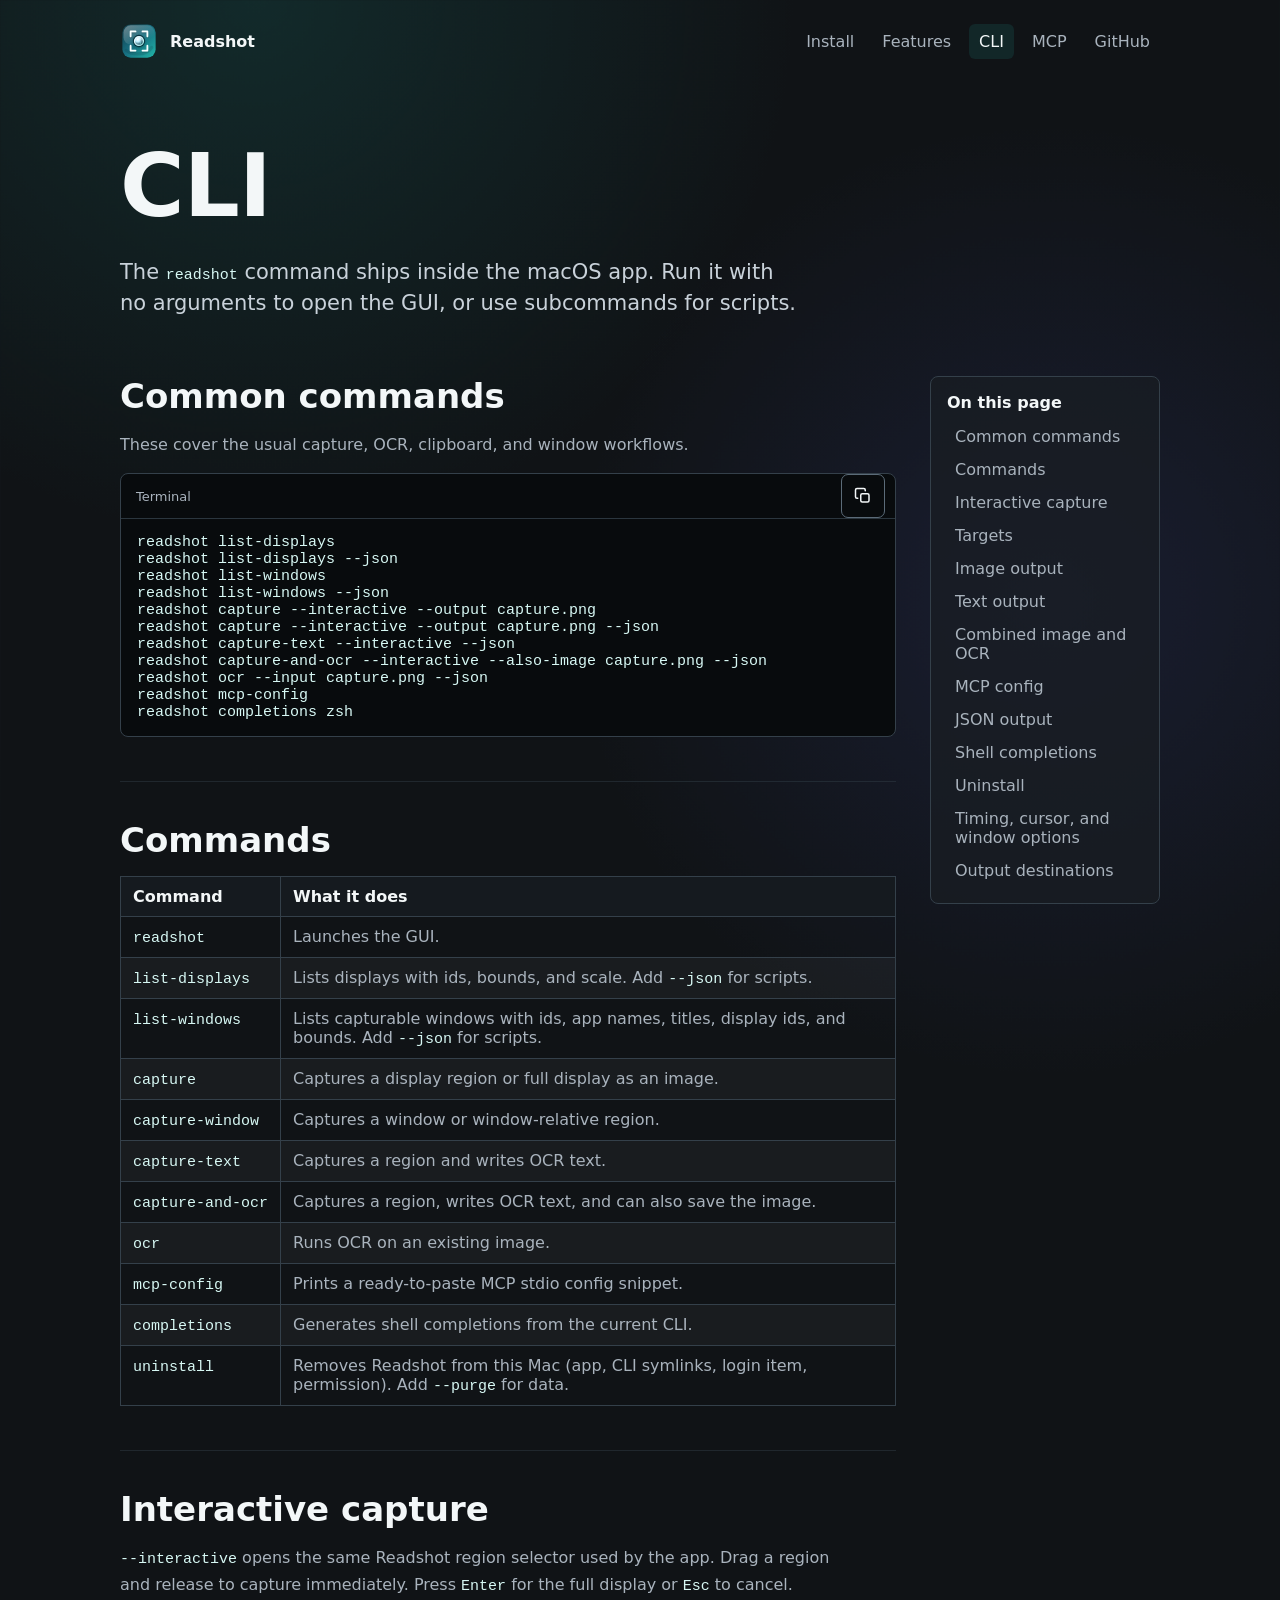
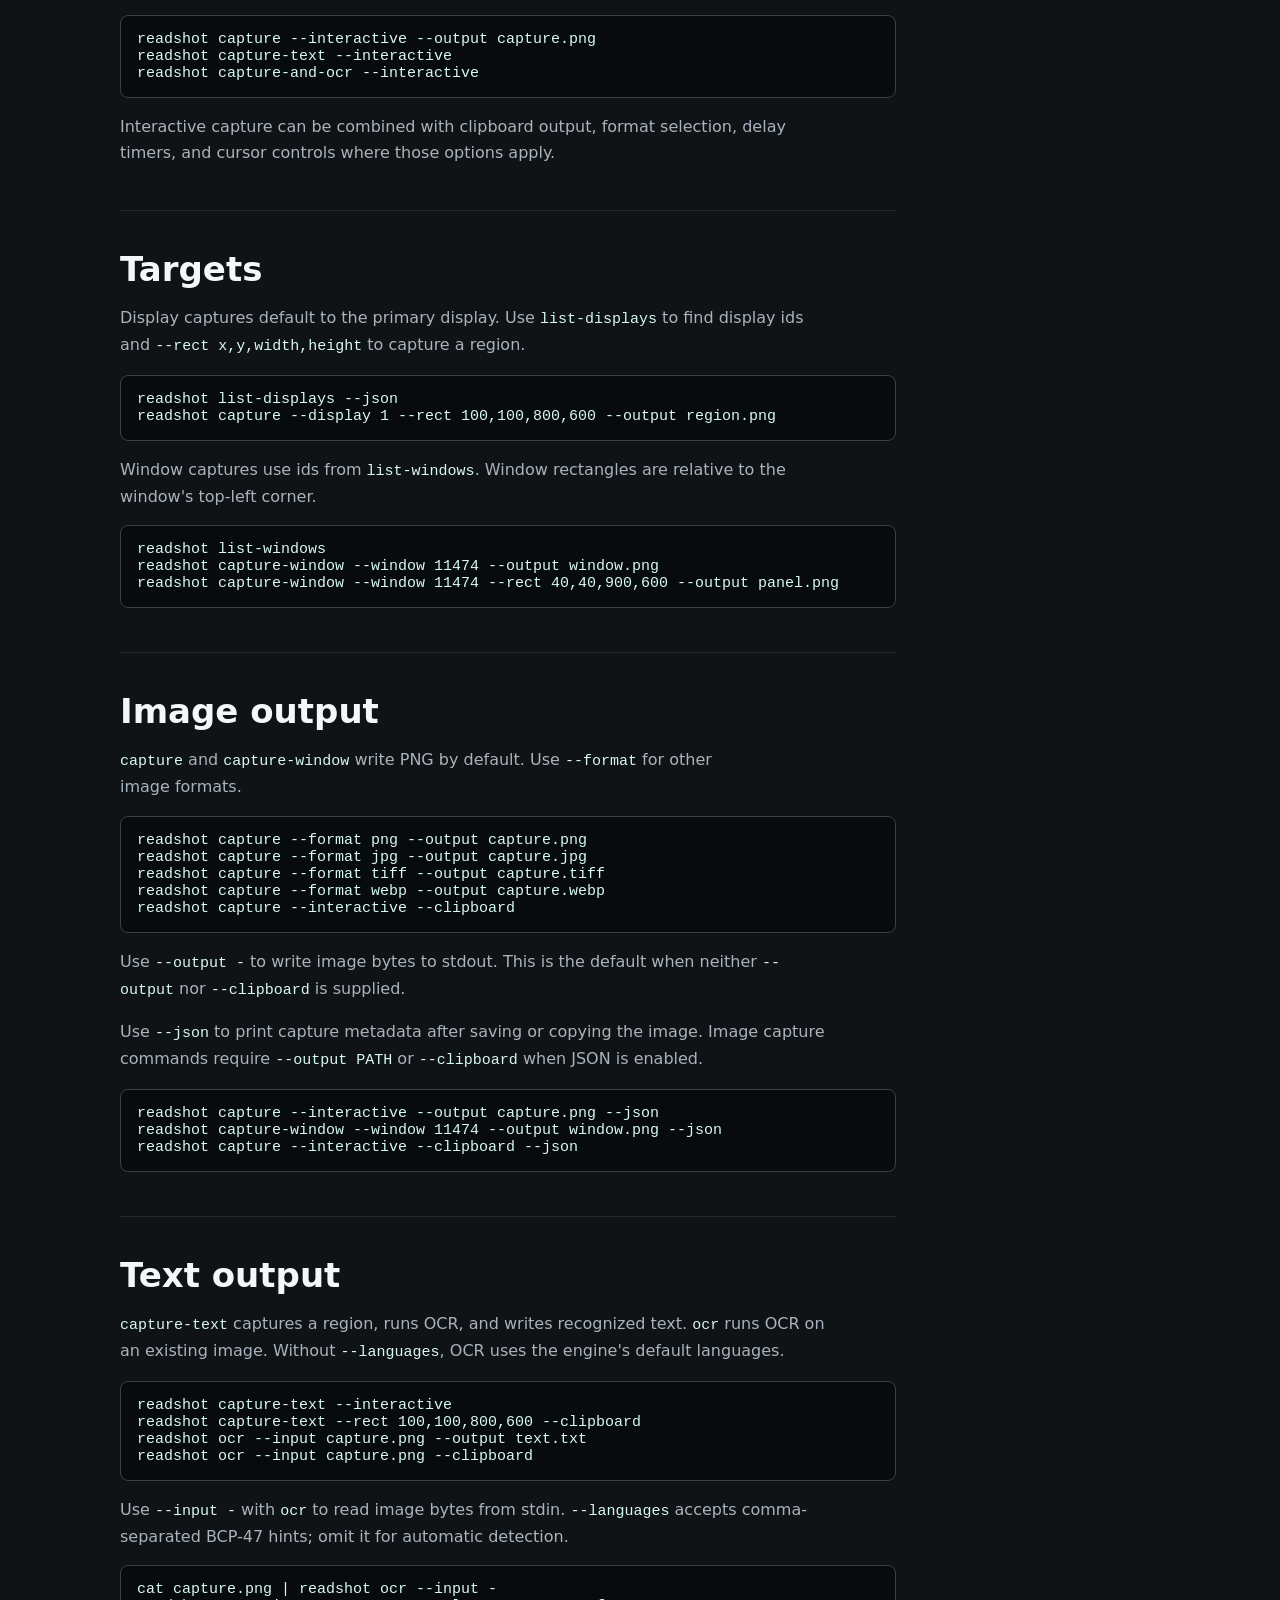
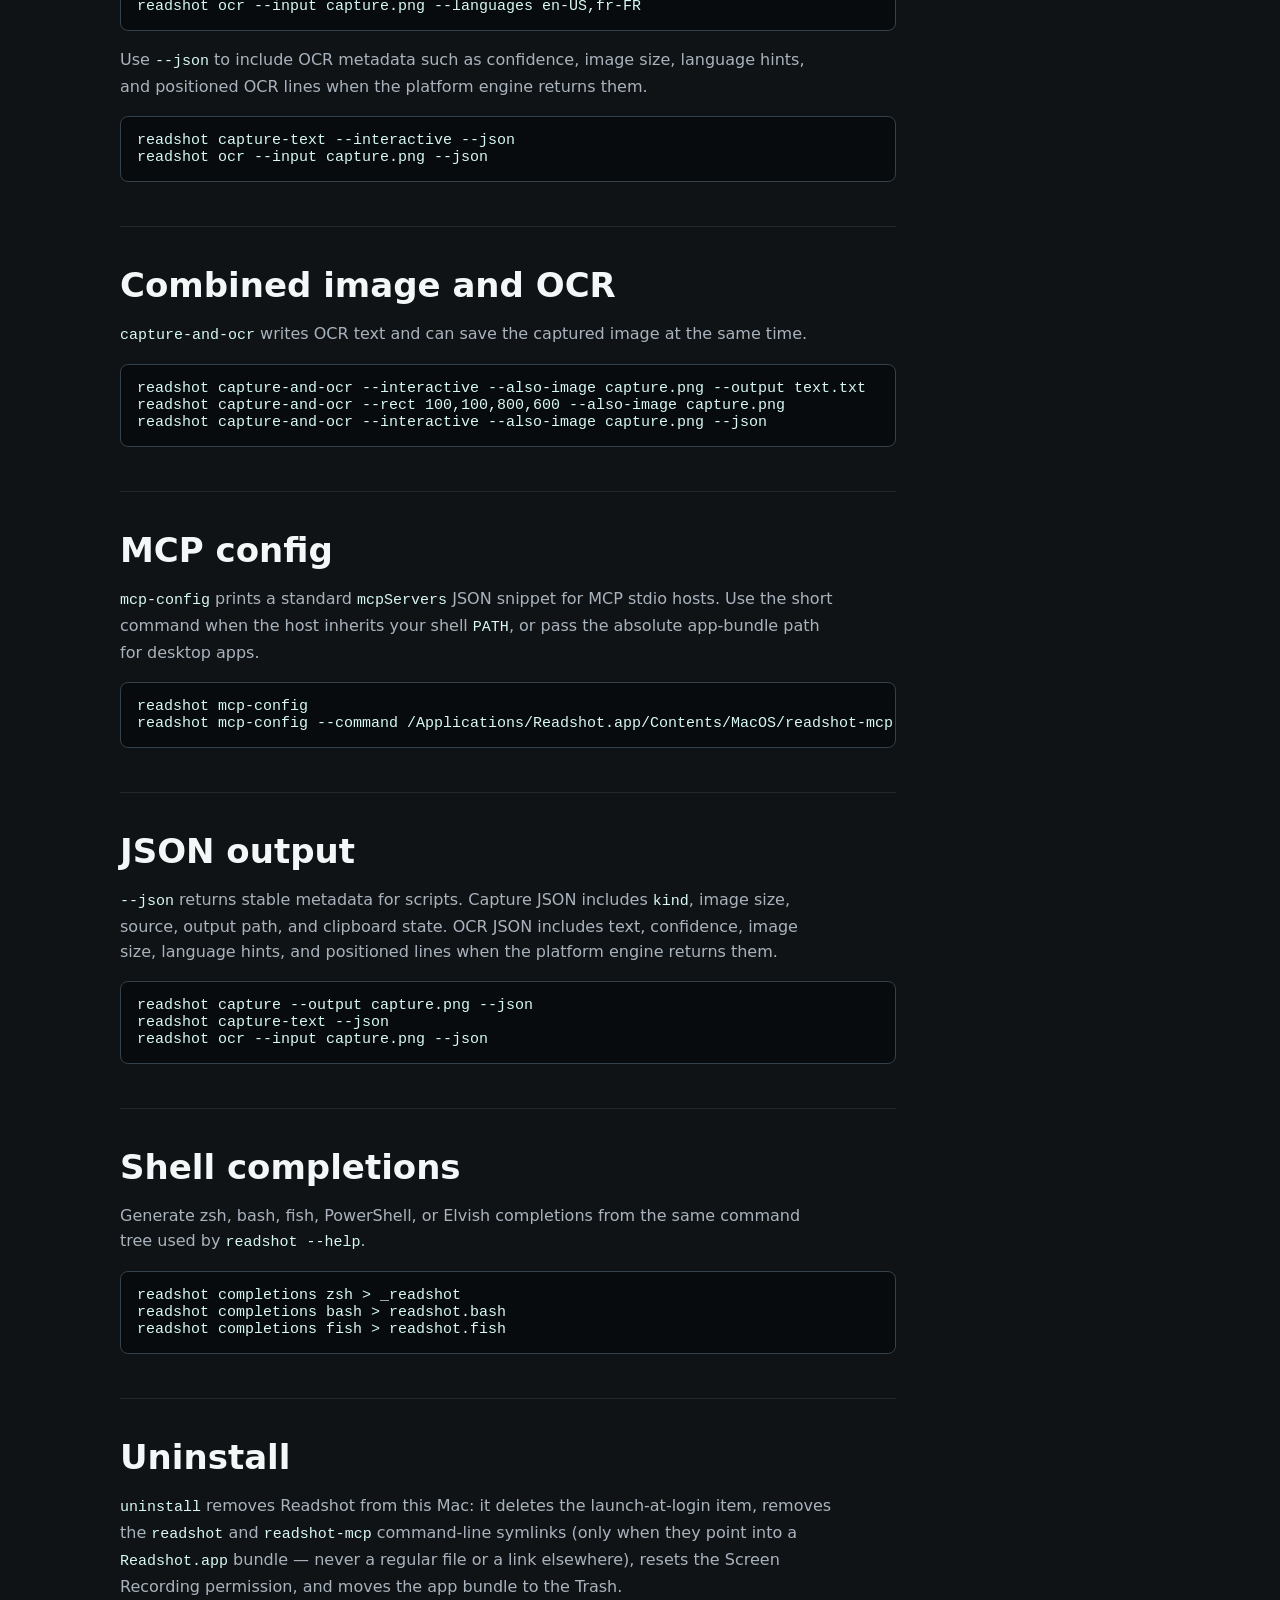
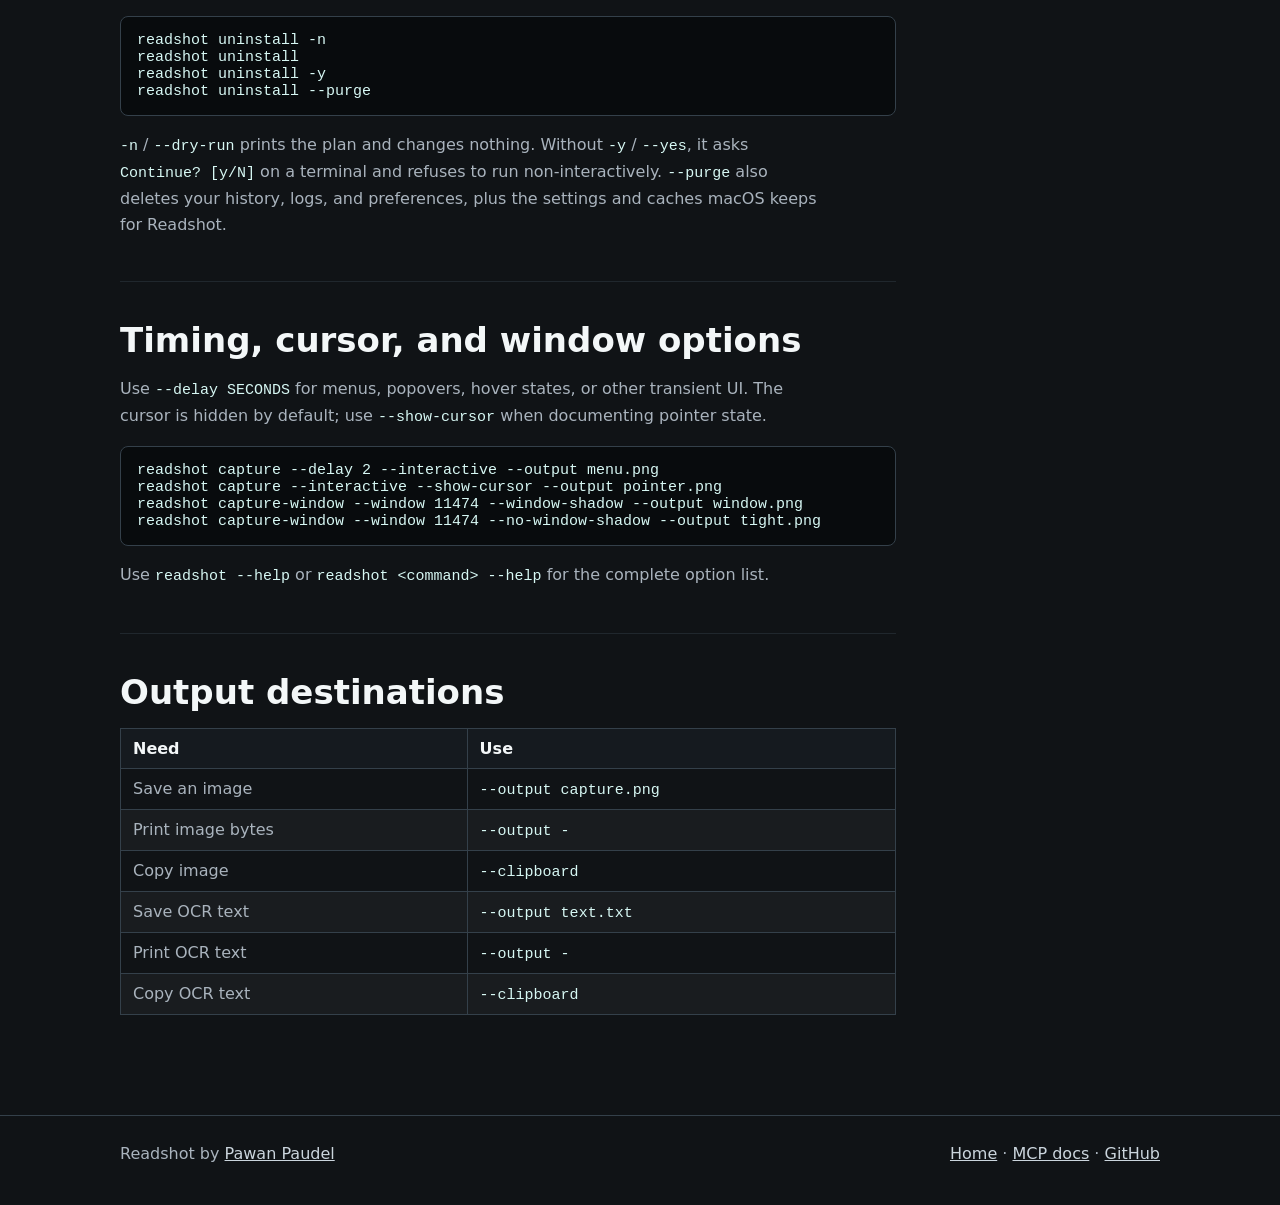
==== site/cli.html @ b5a3fe7d "fix(site): document redacted history results, list current editor features, show copy failures The M" ====
<!doctype html>
<html lang="en">
  <head>
    <meta charset="utf-8" />
    <meta name="viewport" content="width=device-width, initial-scale=1" />
    <title>Readshot CLI</title>
    <meta
      name="description"
      content="Readshot CLI documentation for screenshot capture, OCR, clipboard output, delay timers, and image formats."
    />
    <meta property="og:title" content="Readshot CLI" />
    <meta
      property="og:description"
      content="Capture screenshots and OCR text from shell scripts with Readshot."
    />
    <meta property="og:type" content="website" />
    <meta property="og:url" content="https://readshot.pawanpaudel.com.np/cli.html" />
    <meta name="theme-color" content="#123b48" />
    <link rel="icon" href="favicon.svg" type="image/svg+xml" />
    <link rel="stylesheet" href="styles.css" />
  </head>
  <body>
    <a class="skip-link" href="#main">Skip to content</a>
    <header class="shell">
      <nav class="nav" aria-label="Main navigation">
        <a class="brand" href="index.html">
          <span class="brand-mark" aria-hidden="true">
            <img src="favicon.svg" width="38" height="38" alt="" decoding="async" />
          </span>
          <span>Readshot</span>
        </a>
        <div class="nav-links">
          <a href="index.html">Install</a>
          <a href="index.html#features">Features</a>
          <a href="cli.html" aria-current="page">CLI</a>
          <a href="mcp.html">MCP</a>
          <a href="https://github.com/pawanpaudel93/readshot">GitHub</a>
        </div>
      </nav>
    </header>

    <main id="main">
      <section class="shell hero compact">
        <div class="hero-inner">
          <h1>CLI</h1>
          <p class="hero-copy">
            The <code translate="no">readshot</code> command ships inside the macOS app.
            Run it with no arguments to open the GUI, or use subcommands for scripts.
          </p>
        </div>
      </section>

      <div class="shell doc-layout">
        <aside class="doc-nav" aria-label="CLI sections">
          <strong>On this page</strong>
          <div class="doc-nav-links">
          <a href="#common">Common commands</a>
          <a href="#commands">Commands</a>
          <a href="#interactive">Interactive capture</a>
          <a href="#targets">Targets</a>
          <a href="#image-output">Image output</a>
          <a href="#text-output">Text output</a>
          <a href="#combined">Combined image and OCR</a>
          <a href="#mcp-config">MCP config</a>
          <a href="#json-output">JSON output</a>
          <a href="#completions">Shell completions</a>
          <a href="#uninstall">Uninstall</a>
          <a href="#options">Timing, cursor, and window options</a>
          <a href="#destinations">Output destinations</a>
          </div>
        </aside>

        <article class="doc-main">
          <section class="doc-section" id="common">
            <h2>Common commands</h2>
            <p>These cover the usual capture, OCR, clipboard, and window workflows.</p>
            <div class="code-panel">
              <div class="code-panel-header">
                <span>Terminal</span>
                <button
                  class="copy-button"
                  type="button"
                  title="Copy commands"
                  aria-label="Copy commands"
                  data-copy-title="Copy commands"
                  data-copy-label="Commands copied."
                  data-copy-error="Couldn’t copy. Select the commands and press ⌘C."
                  data-copy="readshot list-displays&#10;readshot list-displays --json&#10;readshot list-windows&#10;readshot list-windows --json&#10;readshot capture --interactive --output capture.png&#10;readshot capture --interactive --output capture.png --json&#10;readshot capture-text --interactive --json&#10;readshot capture-and-ocr --interactive --also-image capture.png --json&#10;readshot ocr --input capture.png --json&#10;readshot mcp-config&#10;readshot completions zsh"
                >
                  <svg class="copy-icon" viewBox="0 0 24 24" aria-hidden="true">
                    <rect x="9" y="9" width="11" height="11" rx="2" fill="none" stroke="currentColor" stroke-width="2" />
                    <path d="M5 15H4a2 2 0 0 1-2-2V4a2 2 0 0 1 2-2h9a2 2 0 0 1 2 2v1" fill="none" stroke="currentColor" stroke-linecap="round" stroke-width="2" />
                  </svg>
                  <svg class="check-icon" viewBox="0 0 24 24" aria-hidden="true">
                    <path d="M20 6 9 17l-5-5" fill="none" stroke="currentColor" stroke-linecap="round" stroke-linejoin="round" stroke-width="2.4" />
                  </svg>
                </button>
              </div>
              <pre><code translate="no">readshot list-displays
readshot list-displays --json
readshot list-windows
readshot list-windows --json
readshot capture --interactive --output capture.png
readshot capture --interactive --output capture.png --json
readshot capture-text --interactive --json
readshot capture-and-ocr --interactive --also-image capture.png --json
readshot ocr --input capture.png --json
readshot mcp-config
readshot completions zsh</code></pre>
            </div>
          </section>

          <section class="doc-section" id="commands">
            <h2>Commands</h2>
            <table class="data-table">
              <thead>
                <tr>
                  <th>Command</th>
                  <th>What it does</th>
                </tr>
              </thead>
              <tbody>
                <tr>
                  <td><code translate="no">readshot</code></td>
                  <td>Launches the GUI.</td>
                </tr>
                <tr>
                  <td><code translate="no">list-displays</code></td>
                  <td>Lists displays with ids, bounds, and scale. Add <code translate="no">--json</code> for scripts.</td>
                </tr>
                <tr>
                  <td><code translate="no">list-windows</code></td>
                  <td>Lists capturable windows with ids, app names, titles, display ids, and bounds. Add <code translate="no">--json</code> for scripts.</td>
                </tr>
                <tr>
                  <td><code translate="no">capture</code></td>
                  <td>Captures a display region or full display as an image.</td>
                </tr>
                <tr>
                  <td><code translate="no">capture-window</code></td>
                  <td>Captures a window or window-relative region.</td>
                </tr>
                <tr>
                  <td><code translate="no">capture-text</code></td>
                  <td>Captures a region and writes OCR text.</td>
                </tr>
                <tr>
                  <td><code translate="no">capture-and-ocr</code></td>
                  <td>Captures a region, writes OCR text, and can also save the image.</td>
                </tr>
                <tr>
                  <td><code translate="no">ocr</code></td>
                  <td>Runs OCR on an existing image.</td>
                </tr>
                <tr>
                  <td><code translate="no">mcp-config</code></td>
                  <td>Prints a ready-to-paste MCP stdio config snippet.</td>
                </tr>
                <tr>
                  <td><code translate="no">completions</code></td>
                  <td>Generates shell completions from the current CLI.</td>
                </tr>
                <tr>
                  <td><code translate="no">uninstall</code></td>
                  <td>Removes Readshot from this Mac (app, CLI symlinks, login item, permission). Add <code translate="no">--purge</code> for data.</td>
                </tr>
              </tbody>
            </table>
          </section>

          <section class="doc-section" id="interactive">
            <h2>Interactive capture</h2>
            <p>
              <code translate="no">--interactive</code> opens the same Readshot region selector used by the app.
              Drag a region and release to capture immediately. Press <code>Enter</code>
              for the full display or <code>Esc</code> to cancel.
            </p>
            <div class="code-panel">
              <pre><code translate="no">readshot capture --interactive --output capture.png
readshot capture-text --interactive
readshot capture-and-ocr --interactive</code></pre>
            </div>
            <p>
              Interactive capture can be combined with clipboard output, format
              selection, delay timers, and cursor controls where those options apply.
            </p>
          </section>

          <section class="doc-section" id="targets">
            <h2>Targets</h2>
            <p>
              Display captures default to the primary display. Use
              <code translate="no">list-displays</code> to find display ids and
              <code translate="no">--rect x,y,width,height</code> to capture a region.
            </p>
            <div class="code-panel">
              <pre><code translate="no">readshot list-displays --json
readshot capture --display 1 --rect 100,100,800,600 --output region.png</code></pre>
            </div>
            <p>
              Window captures use ids from <code translate="no">list-windows</code>.
              Window rectangles are relative to the window's top-left corner.
            </p>
            <div class="code-panel">
              <pre><code translate="no">readshot list-windows
readshot capture-window --window 11474 --output window.png
readshot capture-window --window 11474 --rect 40,40,900,600 --output panel.png</code></pre>
            </div>
          </section>

          <section class="doc-section" id="image-output">
            <h2>Image output</h2>
            <p>
              <code translate="no">capture</code> and
              <code translate="no">capture-window</code> write PNG by default.
              Use <code translate="no">--format</code> for other image formats.
            </p>
            <div class="code-panel">
              <pre><code translate="no">readshot capture --format png --output capture.png
readshot capture --format jpg --output capture.jpg
readshot capture --format tiff --output capture.tiff
readshot capture --format webp --output capture.webp
readshot capture --interactive --clipboard</code></pre>
            </div>
            <p>
              Use <code translate="no">--output -</code> to write image bytes to stdout.
              This is the default when neither <code translate="no">--output</code> nor
              <code translate="no">--clipboard</code> is supplied.
            </p>
            <p>
              Use <code translate="no">--json</code> to print capture metadata after
              saving or copying the image. Image capture commands require
              <code translate="no">--output PATH</code> or
              <code translate="no">--clipboard</code> when JSON is enabled.
            </p>
            <div class="code-panel">
              <pre><code translate="no">readshot capture --interactive --output capture.png --json
readshot capture-window --window 11474 --output window.png --json
readshot capture --interactive --clipboard --json</code></pre>
            </div>
          </section>

          <section class="doc-section" id="text-output">
            <h2>Text output</h2>
            <p>
              <code translate="no">capture-text</code> captures a region, runs OCR,
              and writes recognized text. <code translate="no">ocr</code> runs OCR
              on an existing image. Without <code translate="no">--languages</code>, OCR uses the engine's default languages.
            </p>
            <div class="code-panel">
              <pre><code translate="no">readshot capture-text --interactive
readshot capture-text --rect 100,100,800,600 --clipboard
readshot ocr --input capture.png --output text.txt
readshot ocr --input capture.png --clipboard</code></pre>
            </div>
            <p>
              Use <code translate="no">--input -</code> with
              <code translate="no">ocr</code> to read image bytes from stdin.
              <code translate="no">--languages</code> accepts comma-separated BCP-47
              hints; omit it for automatic detection.
            </p>
            <div class="code-panel">
              <pre><code translate="no">cat capture.png | readshot ocr --input -
readshot ocr --input capture.png --languages en-US,fr-FR</code></pre>
            </div>
            <p>
              Use <code translate="no">--json</code> to include OCR metadata such as
              confidence, image size, language hints, and positioned OCR lines when
              the platform engine returns them.
            </p>
            <div class="code-panel">
              <pre><code translate="no">readshot capture-text --interactive --json
readshot ocr --input capture.png --json</code></pre>
            </div>
          </section>

          <section class="doc-section" id="combined">
            <h2>Combined image and OCR</h2>
            <p>
              <code translate="no">capture-and-ocr</code> writes OCR text and can save
              the captured image at the same time.
            </p>
            <div class="code-panel">
              <pre><code translate="no">readshot capture-and-ocr --interactive --also-image capture.png --output text.txt
readshot capture-and-ocr --rect 100,100,800,600 --also-image capture.png
readshot capture-and-ocr --interactive --also-image capture.png --json</code></pre>
            </div>
          </section>

          <section class="doc-section" id="mcp-config">
            <h2>MCP config</h2>
            <p>
              <code translate="no">mcp-config</code> prints a standard
              <code translate="no">mcpServers</code> JSON snippet for MCP stdio hosts.
              Use the short command when the host inherits your shell
              <code>PATH</code>, or pass the absolute app-bundle path for desktop apps.
            </p>
            <div class="code-panel">
              <pre><code translate="no">readshot mcp-config
readshot mcp-config --command /Applications/Readshot.app/Contents/MacOS/readshot-mcp</code></pre>
            </div>
          </section>

          <section class="doc-section" id="json-output">
            <h2>JSON output</h2>
            <p>
              <code translate="no">--json</code> returns stable metadata for scripts.
              Capture JSON includes <code translate="no">kind</code>, image size,
              source, output path, and clipboard state. OCR JSON includes text,
              confidence, image size, language hints, and positioned lines when
              the platform engine returns them.
            </p>
            <div class="code-panel">
              <pre><code translate="no">readshot capture --output capture.png --json
readshot capture-text --json
readshot ocr --input capture.png --json</code></pre>
            </div>
          </section>

          <section class="doc-section" id="completions">
            <h2>Shell completions</h2>
            <p>
              Generate zsh, bash, fish, PowerShell, or Elvish completions from
              the same command tree used by <code translate="no">readshot --help</code>.
            </p>
            <div class="code-panel">
              <pre><code translate="no">readshot completions zsh &gt; _readshot
readshot completions bash &gt; readshot.bash
readshot completions fish &gt; readshot.fish</code></pre>
            </div>
          </section>

          <section class="doc-section" id="uninstall">
            <h2>Uninstall</h2>
            <p>
              <code translate="no">uninstall</code> removes Readshot from this Mac: it
              deletes the launch-at-login item, removes the
              <code translate="no">readshot</code> and <code translate="no">readshot-mcp</code>
              command-line symlinks (only when they point into a
              <code translate="no">Readshot.app</code> bundle — never a regular file or a
              link elsewhere), resets the Screen Recording permission, and moves the app
              bundle to the Trash.
            </p>
            <div class="code-panel">
              <pre><code translate="no">readshot uninstall -n
readshot uninstall
readshot uninstall -y
readshot uninstall --purge</code></pre>
            </div>
            <p>
              <code translate="no">-n</code> / <code translate="no">--dry-run</code> prints the plan
              and changes nothing. Without <code translate="no">-y</code> /
              <code translate="no">--yes</code>, it asks <code translate="no">Continue? [y/N]</code>
              on a terminal and refuses to run non-interactively.
              <code translate="no">--purge</code> also deletes your history, logs, and
              preferences, plus the settings and caches macOS keeps for Readshot.
            </p>
          </section>

          <section class="doc-section" id="options">
            <h2>Timing, cursor, and window options</h2>
            <p>
              Use <code translate="no">--delay SECONDS</code> for menus, popovers,
              hover states, or other transient UI. The cursor is hidden by default;
              use <code translate="no">--show-cursor</code> when documenting pointer state.
            </p>
            <div class="code-panel">
              <pre><code translate="no">readshot capture --delay 2 --interactive --output menu.png
readshot capture --interactive --show-cursor --output pointer.png
readshot capture-window --window 11474 --window-shadow --output window.png
readshot capture-window --window 11474 --no-window-shadow --output tight.png</code></pre>
            </div>
            <p>
              Use <code translate="no">readshot --help</code> or
              <code translate="no">readshot &lt;command&gt; --help</code> for the complete option list.
            </p>
          </section>

          <section class="doc-section" id="destinations">
            <h2>Output destinations</h2>
            <table class="data-table">
              <thead>
                <tr>
                  <th>Need</th>
                  <th>Use</th>
                </tr>
              </thead>
              <tbody>
                <tr>
                  <td>Save an image</td>
                  <td><code translate="no">--output capture.png</code></td>
                </tr>
                <tr>
                  <td>Print image bytes</td>
                  <td><code translate="no">--output -</code></td>
                </tr>
                <tr>
                  <td>Copy image</td>
                  <td><code translate="no">--clipboard</code></td>
                </tr>
                <tr>
                  <td>Save OCR text</td>
                  <td><code translate="no">--output text.txt</code></td>
                </tr>
                <tr>
                  <td>Print OCR text</td>
                  <td><code translate="no">--output -</code></td>
                </tr>
                <tr>
                  <td>Copy OCR text</td>
                  <td><code translate="no">--clipboard</code></td>
                </tr>
              </tbody>
            </table>
          </section>
        </article>

      </div>
      <span class="copy-status" aria-live="polite"></span>
    </main>

    <footer>
      <div class="shell">
        <span>Readshot by <a href="https://github.com/pawanpaudel93">Pawan Paudel</a></span>
        <span>
          <a href="index.html">Home</a>
          ·
          <a href="mcp.html">MCP docs</a>
          ·
          <a href="https://github.com/pawanpaudel93/readshot">GitHub</a>
        </span>
      </div>
    </footer>
    <script src="script.js"></script>
  </body>
</html>
---- site/styles.css ----
:root {
  color-scheme: dark;
  --bg: #101316;
  --panel: #191e23;
  --panel-soft: #151a1f;
  --line: #34404a;
  --text: #f3f7f8;
  --muted: #a9b3bd;
  --teal: #21b6a8;
  /* Brighter teal reserved for text-on-dark uses (eyebrow, inline
     links) where the button-fill teal falls below 4.5:1. */
  --teal-text: #5be0d0;
  --blue: #5c6af2;
  /* Stronger line for standalone UI-control boundaries that need the
     3:1 minimum; --line (1.76:1) is fine for cards/tables but not for
     an interactive control's only edge. #5b6b78 is 3.39:1 on --bg. */
  --control-border: #5b6b78;
  /* Error text: 9.17:1 on --bg, 8.26:1 on --panel, 9.72:1 on the
     #080b0d command well. */
  --danger-text: #ff9b8f;
  font-family:
    ui-sans-serif, system-ui, -apple-system, BlinkMacSystemFont,
    "Segoe UI", sans-serif;
}

* {
  box-sizing: border-box;
}

html {
  background: var(--bg);
  scroll-behavior: smooth;
}

body {
  margin: 0;
  background:
    radial-gradient(circle at 20% 0%, rgba(33, 182, 168, 0.14), transparent 34rem),
    radial-gradient(circle at 82% 10%, rgba(92, 106, 242, 0.12), transparent 30rem),
    var(--bg);
  color: var(--text);
  overflow-x: hidden;
  -webkit-tap-highlight-color: rgba(33, 182, 168, 0.24);
}

/* These draw their own pressed and copied states; the tap flash
   would double them. */
.button,
.copy-button {
  -webkit-tap-highlight-color: transparent;
}

a {
  color: inherit;
}

a,
.button,
.copy-button {
  touch-action: manipulation;
}

a:focus-visible,
.button:focus-visible,
.copy-button:focus-visible {
  border-radius: 7px;
  outline: 2px solid var(--teal);
  outline-offset: 3px;
}

.skip-link {
  background: var(--teal);
  border-radius: 7px;
  color: #062b32;
  font-weight: 700;
  left: 16px;
  padding: 10px 14px;
  position: absolute;
  text-decoration: none;
  top: 14px;
  transform: translateY(-160%);
  transition: transform 160ms ease;
  z-index: 10;
}

.skip-link:focus-visible {
  transform: translateY(0);
}

.shell {
  margin: 0 auto;
  width: min(1040px, calc(100% - 32px));
}

.nav {
  align-items: center;
  display: flex;
  gap: 20px;
  justify-content: space-between;
  padding: 22px 0;
}

.brand {
  align-items: center;
  display: inline-flex;
  font-weight: 700;
  gap: 12px;
  text-decoration: none;
}

.brand-mark {
  display: grid;
  height: 38px;
  place-items: center;
  width: 38px;
}

.brand-mark img {
  display: block;
  height: 38px;
  width: 38px;
}

.nav-links {
  align-items: center;
  display: flex;
  gap: 8px;
}

.nav-links a {
  border-radius: 6px;
  color: var(--muted);
  padding: 8px 10px;
  text-decoration: none;
}

@media (hover: hover) {
  .nav-links a:hover {
    background: rgba(255, 255, 255, 0.06);
    color: var(--text);
  }
}

.nav-links a[aria-current="page"] {
  background: rgba(33, 182, 168, 0.12);
  color: var(--text);
}

#install,
#features,
.doc-section {
  /* Anchor jumps land below the nav with breathing room. */
  scroll-margin-top: 80px;
}

.hero {
  padding: 56px 0 52px;
}

.hero.compact {
  padding-bottom: 28px;
}

.hero-inner {
  max-width: 760px;
}

.eyebrow {
  color: var(--teal-text);
  font-size: 0.8125rem;
  font-weight: 800;
  letter-spacing: 0.08em;
  margin: 0 0 14px;
  text-transform: uppercase;
}

h1 {
  font-size: clamp(3.25rem, 9vw, 5.5rem);
  letter-spacing: -0.01em;
  line-height: 1.1;
  /* The rem minimum grows with the reader's default font size; at a
     larger default and 320px a long word like "Screenshots" can be
     wider than the column. Break it rather than let the body's
     overflow-x clip it. */
  hyphens: auto;
  overflow-wrap: break-word;
  margin: 0 0 22px;
  text-wrap: balance;
}

.hero-split h1 {
  font-size: clamp(2.5rem, 5.4vw, 4rem);
  letter-spacing: -0.02em;
  line-height: 1.1;
}

.hero-copy {
  color: #c9d2da;
  font-size: 1.3125rem;
  line-height: 1.5;
  margin: 0 0 28px;
  max-width: 680px;
  text-wrap: pretty;
}

.actions {
  align-items: center;
  display: flex;
  flex-wrap: wrap;
  gap: 12px;
}

.button {
  align-items: center;
  border: 1px solid transparent;
  border-radius: 7px;
  display: inline-flex;
  font-weight: 700;
  min-height: 44px;
  padding: 0 16px;
  text-decoration: none;
  transition:
    filter 180ms ease,
    transform 120ms ease,
    box-shadow 180ms ease;
}

.button.primary {
  background: var(--teal);
  color: #062b32;
}

.button.secondary {
  border-color: var(--control-border);
  color: var(--text);
}

@media (hover: hover) {
  .button:hover {
    filter: brightness(1.06);
  }
}

.button:active {
  transform: translateY(1px);
}

.button.primary:focus-visible {
  /* The shared focus outline is teal-on-teal against this fill, so
     swap the outline to high-contrast white and add an inner ring
     for double-indicator visibility. */
  outline-color: var(--text);
  box-shadow: inset 0 0 0 2px #062b32;
}

.install {
  container-type: inline-size;
  margin-top: 22px;
  max-width: 760px;
}


.command,
.terminal {
  background: #080b0d;
  border: 1px solid var(--line);
  border-radius: 8px;
  padding: 15px 16px;
  scrollbar-width: thin;
}

.command {
  align-items: center;
  display: grid;
  gap: 12px;
  grid-template-columns: minmax(0, 1fr) auto;
}

.terminal {
  margin: 16px 0 0;
  overflow-x: auto;
}

pre.terminal code {
  display: block;
  font-size: 0.875rem;
  line-height: 1.6;
  white-space: pre;
}

code {
  color: #d7f8f4;
  font-family:
    "SFMono-Regular", "SF Mono", Consolas, "Liberation Mono", monospace;
  font-size: 0.9375rem;
  font-variant-numeric: tabular-nums;
}

.command code,
.terminal code {
  display: block;
  overflow-x: auto;
  scrollbar-width: thin;
  white-space: nowrap;
}

.command .mobile-command {
  display: none;
}

.copy-button {
  background: transparent;
  border: 1px solid var(--control-border);
  border-radius: 7px;
  color: var(--text);
  cursor: pointer;
  /* Grid so the copy and check icons stack in one cell and cross-fade. */
  display: inline-grid;
  height: 44px;
  padding: 0;
  place-content: center;
  place-items: center;
  transition:
    background 180ms ease,
    border-color 180ms ease,
    color 180ms ease;
  width: 44px;
}

@media (hover: hover) {
  .copy-button:hover {
    background: rgba(255, 255, 255, 0.06);
  }
}

.copy-button svg {
  /* Both icons share the single grid cell so they overlap and swap by
     opacity/scale/blur rather than display, enabling a cross-fade. */
  grid-area: 1 / 1;
  height: 18px;
  width: 18px;
}

.copy-button .copy-icon,
.copy-button .check-icon {
  transition:
    opacity 300ms cubic-bezier(0.2, 0, 0, 1),
    transform 300ms cubic-bezier(0.2, 0, 0, 1),
    filter 300ms cubic-bezier(0.2, 0, 0, 1);
}

.copy-button .check-icon {
  filter: blur(4px);
  opacity: 0;
  transform: scale(0.25);
}

.copy-button.is-copied {
  border-color: rgba(33, 182, 168, 0.75);
  color: var(--teal);
}

.copy-button.is-copied .copy-icon {
  filter: blur(4px);
  opacity: 0;
  transform: scale(0.25);
}

.copy-button.is-copied .check-icon {
  filter: blur(0);
  opacity: 1;
  transform: scale(1);
}

.copy-button.is-failed {
  border-color: var(--danger-text);
}

.copy-error {
  color: var(--danger-text);
  font-size: 0.875rem;
  line-height: 1.5;
  margin: 8px 0 0;
}

.copy-status {
  /* Standard sr-only pattern — keeps the live region announcable
     without leaving a 1×1 element that can break sticky layouts. */
  border: 0;
  clip: rect(0 0 0 0);
  clip-path: inset(50%);
  height: 1px;
  margin: -1px;
  overflow: hidden;
  padding: 0;
  position: absolute;
  white-space: nowrap;
  width: 1px;
}

.section {
  padding: 44px 0;
}

.section h2,
.doc-section h2 {
  font-size: 2.125rem;
  letter-spacing: 0;
  margin: 0 0 22px;
  text-wrap: balance;
}

.grid {
  display: grid;
  gap: 14px;
  grid-template-columns: repeat(3, minmax(0, 1fr));
}

.grid.two {
  grid-template-columns: repeat(2, minmax(0, 1fr));
}

.card {
  background: var(--panel);
  border: 1px solid var(--line);
  border-radius: 8px;
  min-width: 0;
  padding: 22px;
}

.card strong,
.card h3 {
  display: block;
  font-size: 1.125rem;
  margin: 0 0 9px;
}

.card h3 {
  font-size: 1.375rem;
}

.card p,
.doc-section p {
  color: var(--muted);
  line-height: 1.6;
  text-wrap: pretty;
}

.doc-section p {
  /* Cap measure for readability on wide viewports. */
  max-width: 70ch;
}

.card p {
  margin: 0;
}

.card-action {
  margin-top: 16px !important;
}

.card-action a,
.inline-link {
  color: var(--teal-text);
  font-weight: 700;
}

.card-action a {
  border-radius: 6px;
  display: inline-flex;
  padding: 6px 0;
  text-decoration-thickness: 1px;
  text-underline-offset: 4px;
}

.compact-list {
  color: var(--muted);
  line-height: 1.55;
  margin: 14px 0 0;
  padding-left: 18px;
}

.doc-layout {
  display: grid;
  gap: 34px;
  grid-template-columns: minmax(0, 1fr) 230px;
  padding-bottom: 56px;
}

.doc-main {
  grid-column: 1;
  grid-row: 1;
  min-width: 0;
}

.doc-nav {
  align-self: start;
  grid-column: 2;
  grid-row: 1;
  background: rgba(25, 30, 35, 0.72);
  border: 1px solid var(--line);
  border-radius: 8px;
  padding: 16px;
  position: sticky;
  top: 18px;
}

.doc-nav strong {
  display: block;
  margin-bottom: 8px;
}

.doc-nav a {
  border-radius: 6px;
  color: var(--muted);
  display: block;
  padding: 7px 8px;
  text-decoration: none;
}

@media (hover: hover) {
  .doc-nav a:hover {
    background: rgba(255, 255, 255, 0.06);
    color: var(--text);
  }
}

.doc-section {
  margin-bottom: 44px;
}

.doc-section h2 {
  margin-bottom: 12px;
}

.doc-section h3 {
  font-size: 1.375rem;
  margin: 24px 0 10px;
}

.doc-section + .doc-section {
  border-top: 1px solid rgba(52, 64, 74, 0.45);
  padding-top: 38px;
}

.code-panel {
  background: #080b0d;
  border: 1px solid var(--line);
  border-radius: 8px;
  margin: 16px 0;
  max-width: 100%;
  overflow: hidden;
}

.code-panel-header {
  align-items: center;
  border-bottom: 1px solid rgba(52, 64, 74, 0.82);
  color: var(--muted);
  display: flex;
  font-size: 0.8125rem;
  justify-content: space-between;
  min-height: 42px;
  padding: 0 10px 0 15px;
}

.code-panel pre {
  margin: 0;
  max-width: 100%;
  overflow-x: auto;
  padding: 15px 16px;
  scrollbar-width: thin;
}

.code-panel code {
  white-space: pre;
}

.data-table {
  border-collapse: collapse;
  color: var(--muted);
  margin: 16px 0;
  width: 100%;
}

.data-table th,
.data-table td {
  border: 1px solid var(--line);
  padding: 10px 12px;
  text-align: left;
  vertical-align: top;
}

.data-table tbody tr:nth-child(even) {
  background: rgba(255, 255, 255, 0.04);
}

.data-table th {
  background: var(--panel-soft);
  color: var(--text);
}

.data-table code {
  white-space: nowrap;
}

footer {
  border-top: 1px solid var(--line);
  color: var(--muted);
  padding: 28px 0 42px;
}

footer .shell {
  display: flex;
  flex-wrap: wrap;
  gap: 12px;
  justify-content: space-between;
}

footer a {
  color: #cbd5dd;
}


/* ---- Home hero: copy on the left, the capture demo on the right ---- */

.hero-split {
  align-items: center;
  display: grid;
  gap: 48px;
  grid-template-columns: minmax(0, 1.05fr) minmax(0, 0.95fr);
}

.requirements {
  color: var(--muted);
  font-size: 0.875rem;
  margin: 14px 0 0;
}

.install-label {
  color: var(--muted);
  font-size: 0.875rem;
  margin: 0 0 8px;
}

.sr-only {
  border: 0;
  clip: rect(0 0 0 0);
  clip-path: inset(50%);
  height: 1px;
  margin: -1px;
  overflow: hidden;
  padding: 0;
  position: absolute;
  white-space: nowrap;
  width: 1px;
}

.demo {
  margin: 0;
  position: relative;
}

.demo-screen {
  background: #eef2f4;
  border-radius: 10px;
  box-shadow: 0 30px 60px -30px rgba(0, 0, 0, 0.8);
  color: #1d2730;
  overflow: hidden;
}

.demo-bar {
  background: #dfe5e9;
  display: flex;
  gap: 6px;
  padding: 10px 12px;
}

.demo-bar span {
  background: #b9c3ca;
  border-radius: 50%;
  height: 10px;
  width: 10px;
}

.demo-slide {
  padding: 26px 26px 34px;
  position: relative;
}

.demo-slide-title {
  font-size: 1.25rem;
  font-weight: 800;
  margin: 0 0 14px;
}

.demo-line {
  font-size: 0.9375rem;
  line-height: 1.5;
  margin: 0 0 8px;
}

/* The selection mirrors Readshot's overlay: dashed teal outline,
   corner handles, and a size readout. It frames lines 1–2. */
.demo-selected {
  margin: 0 0 8px;
  position: relative;
}

.demo-selected .demo-line:last-of-type {
  margin-bottom: 0;
}

/* Sized from the lines it frames, so it stays aligned at any width. */
.demo-marquee {
  border: 2px dashed var(--teal);
  border-radius: 3px;
  box-shadow: 0 0 0 2000px rgba(8, 20, 26, 0.38);
  inset: -8px -10px;
  pointer-events: none;
  position: absolute;
  transform-origin: top left;
}

.demo-handle {
  background: #fff;
  border: 2px solid var(--teal);
  border-radius: 2px;
  height: 10px;
  position: absolute;
  width: 10px;
}

.demo-handle.tl { left: -6px; top: -6px; }
.demo-handle.tr { right: -6px; top: -6px; }
.demo-handle.bl { bottom: -6px; left: -6px; }
.demo-handle.br { bottom: -6px; right: -6px; }

.demo-size {
  background: var(--teal);
  border-radius: 5px;
  bottom: -30px;
  color: #062b32;
  font-size: 0.75rem;
  font-variant-numeric: tabular-nums;
  font-weight: 700;
  padding: 3px 7px;
  position: absolute;
  right: 0;
}

.demo-result {
  background: var(--panel);
  border: 1px solid rgba(33, 182, 168, 0.55);
  border-radius: 10px;
  box-shadow: 0 20px 40px -24px rgba(0, 0, 0, 0.9);
  margin: -26px 0 0 auto;
  padding: 14px 16px;
  position: relative;
  width: min(360px, 88%);
}

.demo-result-label {
  color: var(--teal-text);
  font-size: 0.8125rem;
  font-weight: 700;
  margin: 0 0 6px;
}

.demo-result-text {
  color: var(--text);
  font-size: 0.875rem;
  line-height: 1.55;
  margin: 0;
  user-select: text;
}

/* One orchestrated moment on load: the selection is drawn, then the
   recognized text arrives. Disabled for reduced motion below. */
@media (prefers-reduced-motion: no-preference) {
  .demo-marquee {
    animation: demo-draw 700ms cubic-bezier(0.2, 0.7, 0.2, 1) 300ms both;
  }

  .demo-size {
    animation: demo-fade 240ms ease 1000ms both;
  }

  .demo-result {
    animation: demo-arrive 420ms cubic-bezier(0.2, 0.7, 0.2, 1) 1250ms both;
  }
}

@keyframes demo-draw {
  from { opacity: 0.4; transform: scale(0.08, 0.3); }
  to { opacity: 1; transform: none; }
}

@keyframes demo-fade {
  from { opacity: 0; }
  to { opacity: 1; }
}

@keyframes demo-arrive {
  from { opacity: 0; transform: translateY(10px); }
  to { opacity: 1; transform: none; }
}

/* ---- Feature list: a two-column definition list, not a card grid ---- */

.feature-list {
  display: grid;
  gap: 0 48px;
  grid-template-columns: repeat(2, minmax(0, 1fr));
  margin: 0;
}

.feature-list > div {
  border-top: 1px solid var(--line);
  padding: 20px 0 24px;
}

.feature-list dt {
  font-size: 1.125rem;
  font-weight: 700;
  margin-bottom: 8px;
}

.feature-list dd {
  color: var(--muted);
  line-height: 1.6;
  margin: 0;
  max-width: 46ch;
}

@media (max-width: 900px) {
  /* Two automation cards are too narrow for their commands below this. */
  .grid.two {
    grid-template-columns: 1fr;
  }
}

@media (max-width: 860px) {
  .doc-layout {
    grid-template-columns: 1fr;
  }

  .doc-nav,
  .doc-main {
    grid-column: 1;
    grid-row: auto;
  }

  /* On narrow screens the page index sits above the content as a
     wrapping row of links rather than a tall list at the bottom. */
  .doc-nav {
    position: static;
  }

  .doc-nav nav,
  .doc-nav .doc-nav-links {
    display: flex;
    flex-wrap: wrap;
    gap: 4px;
  }

  .doc-nav a {
    background: rgba(255, 255, 255, 0.04);
    display: inline-flex;
  }

  .hero-split {
    gap: 36px;
    grid-template-columns: 1fr;
  }

  .demo {
    max-width: 520px;
  }
}

@media (max-width: 760px) {
  .nav {
    align-items: flex-start;
    flex-direction: column;
  }

  .nav-links {
    flex-wrap: wrap;
    row-gap: 4px;
  }

  .nav-links a {
    /* Bump mobile hit area to WCAG 2.5.5 minimum. */
    min-height: 44px;
    padding: 11px 12px;
    display: inline-flex;
    align-items: center;
  }

  .hero {
    padding: 36px 0 42px;
  }

  .hero.compact {
    padding-bottom: 18px;
  }

  .grid,
  .grid.two {
    grid-template-columns: 1fr;
  }

  footer .shell {
    flex-direction: column;
  }

  /* Every doc table is name → description. On phones each row stacks
     (name above description) instead of squeezing two columns. */
  .data-table,
  .data-table tbody,
  .data-table tr,
  .data-table td {
    display: block;
    width: 100%;
  }

  .data-table {
    border: 1px solid var(--line);
    border-radius: 8px;
    overflow: hidden;
  }

  .data-table thead {
    border: 0;
    clip: rect(0 0 0 0);
    clip-path: inset(50%);
    height: 1px;
    overflow: hidden;
    position: absolute;
    width: 1px;
  }

  .data-table tr + tr {
    border-top: 1px solid var(--line);
  }

  .data-table td {
    border: 0;
    padding: 4px 14px;
  }

  .data-table td:first-child {
    color: var(--text);
    font-weight: 600;
    padding-top: 12px;
  }

  .data-table td:last-child {
    padding-bottom: 12px;
  }

  .data-table code {
    overflow-wrap: anywhere;
    white-space: normal;
  }

  .feature-list {
    grid-template-columns: 1fr;
  }
}

@media (max-width: 480px) {
  .shell {
    width: min(100% - 32px, 1040px);
  }

  .demo-slide {
    padding: 20px 18px 30px;
  }

  .demo-line {
    font-size: 0.875rem;
  }

  /* h1 size handled by the clamp at the top-level rule — no need
     to override at this breakpoint. */

  .section h2,
  .doc-section h2 {
    font-size: 1.875rem;
  }

  .hero-copy {
    font-size: 1.125rem;
  }

  .doc-section {
    margin-bottom: 36px;
  }

  .doc-section + .doc-section {
    padding-top: 30px;
  }

  .command .desktop-command {
    display: none;
  }

  .command .mobile-command {
    display: block;
    grid-column: 1 / -1;
    white-space: normal;
  }

  .command .copy-button {
    grid-column: 1 / -1;
    justify-self: end;
  }

}

@media (prefers-reduced-motion: reduce) {
  html {
    scroll-behavior: auto;
  }

  *,
  *::before,
  *::after {
    animation-duration: 0.001ms !important;
    animation-iteration-count: 1 !important;
    transition-duration: 0.001ms !important;
  }

  .button:active {
    transform: none;
  }
}

/* The one-line command needs ~600px; in a narrower box show the
   pre-broken three-line version instead of clipping it. */
@container (max-width: 600px) {
  .command .desktop-command {
    display: none;
  }

  .command .mobile-command {
    display: block;
    font-size: clamp(0.75rem, 3.4vw, 0.8125rem);
    white-space: normal;
  }
}
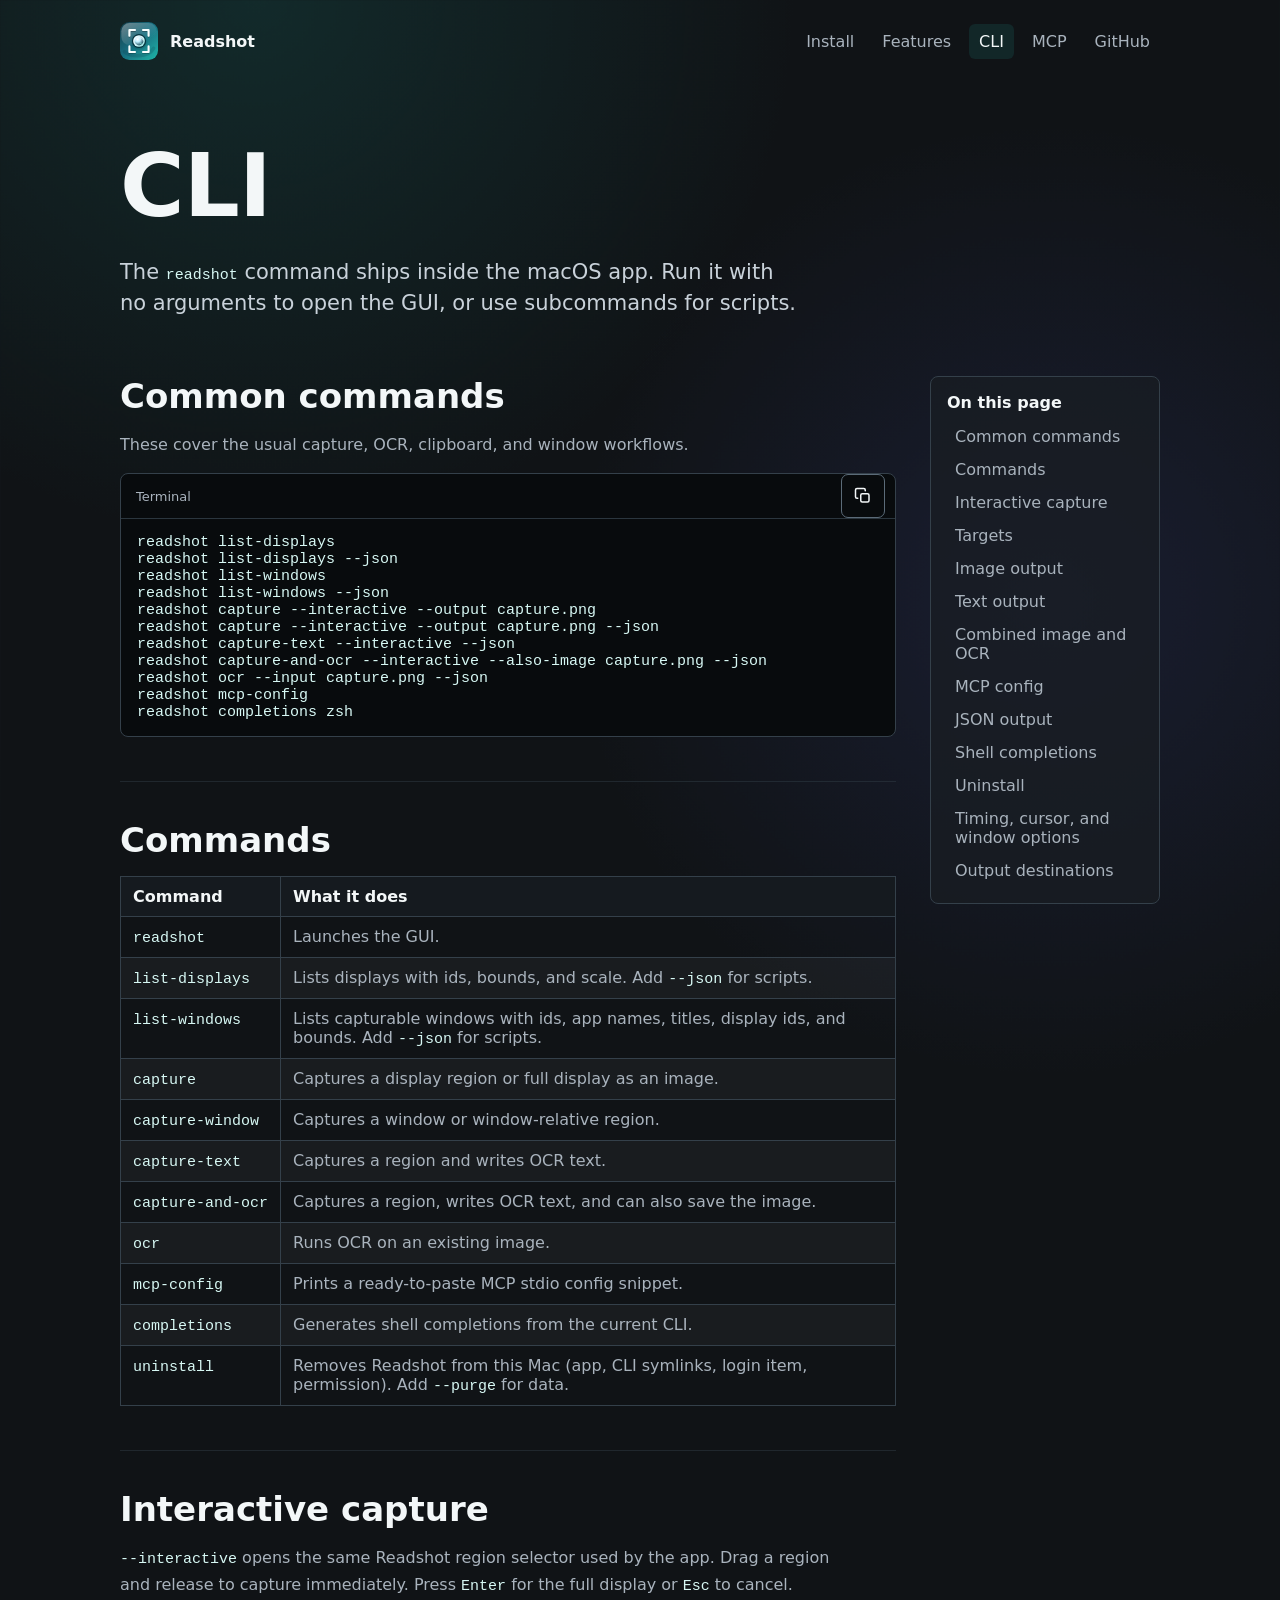
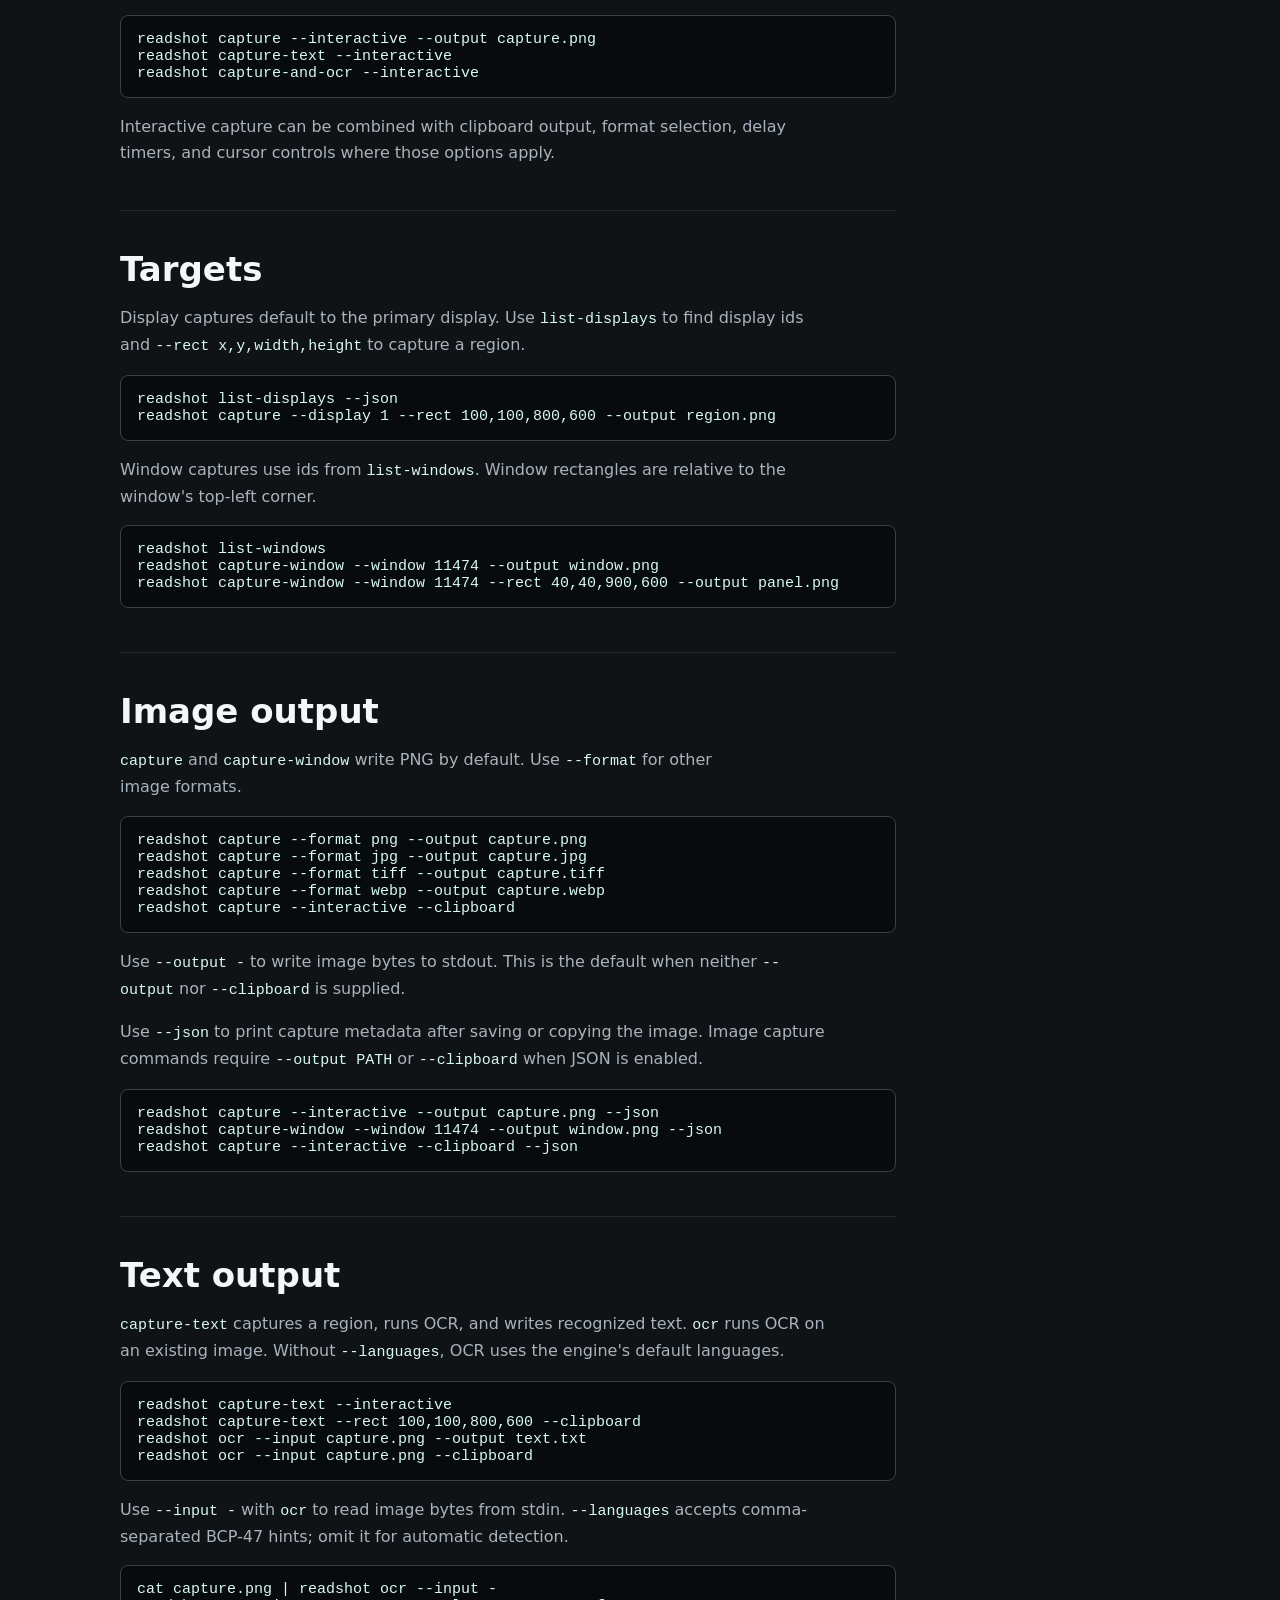
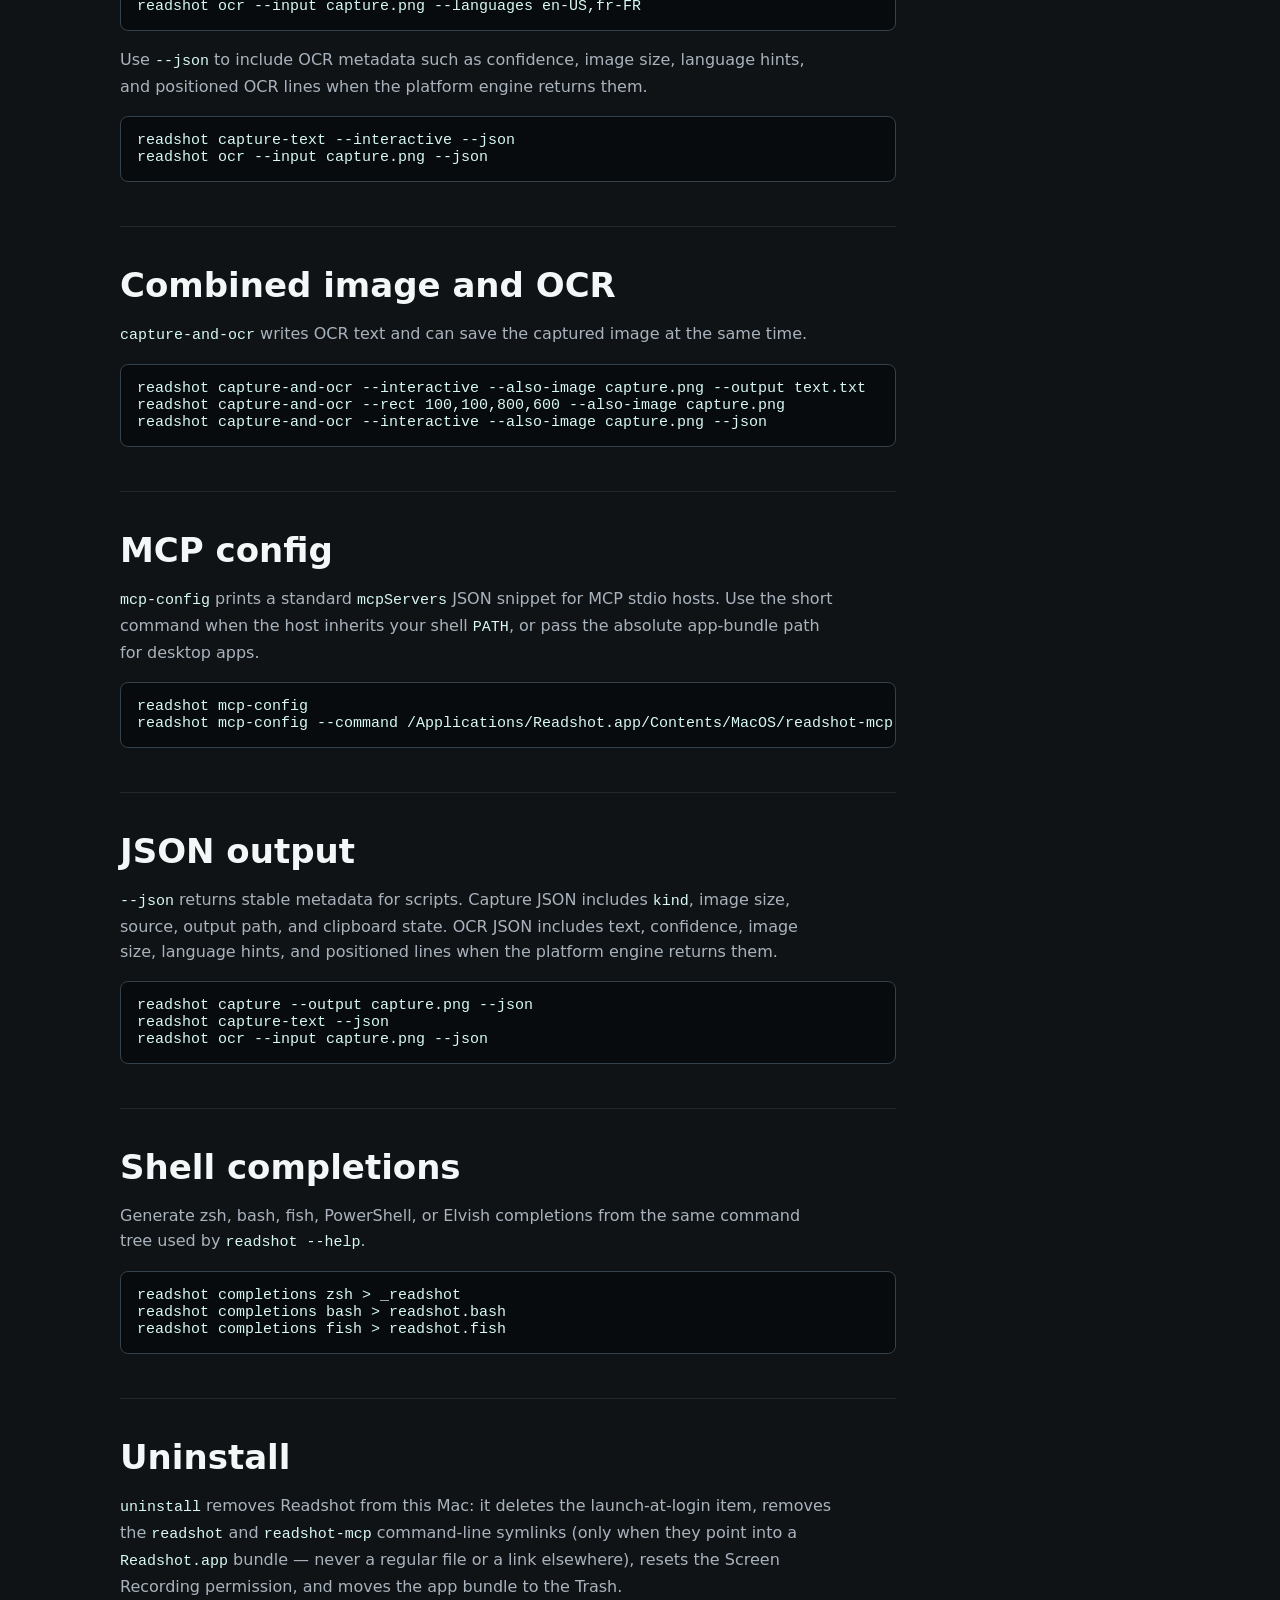
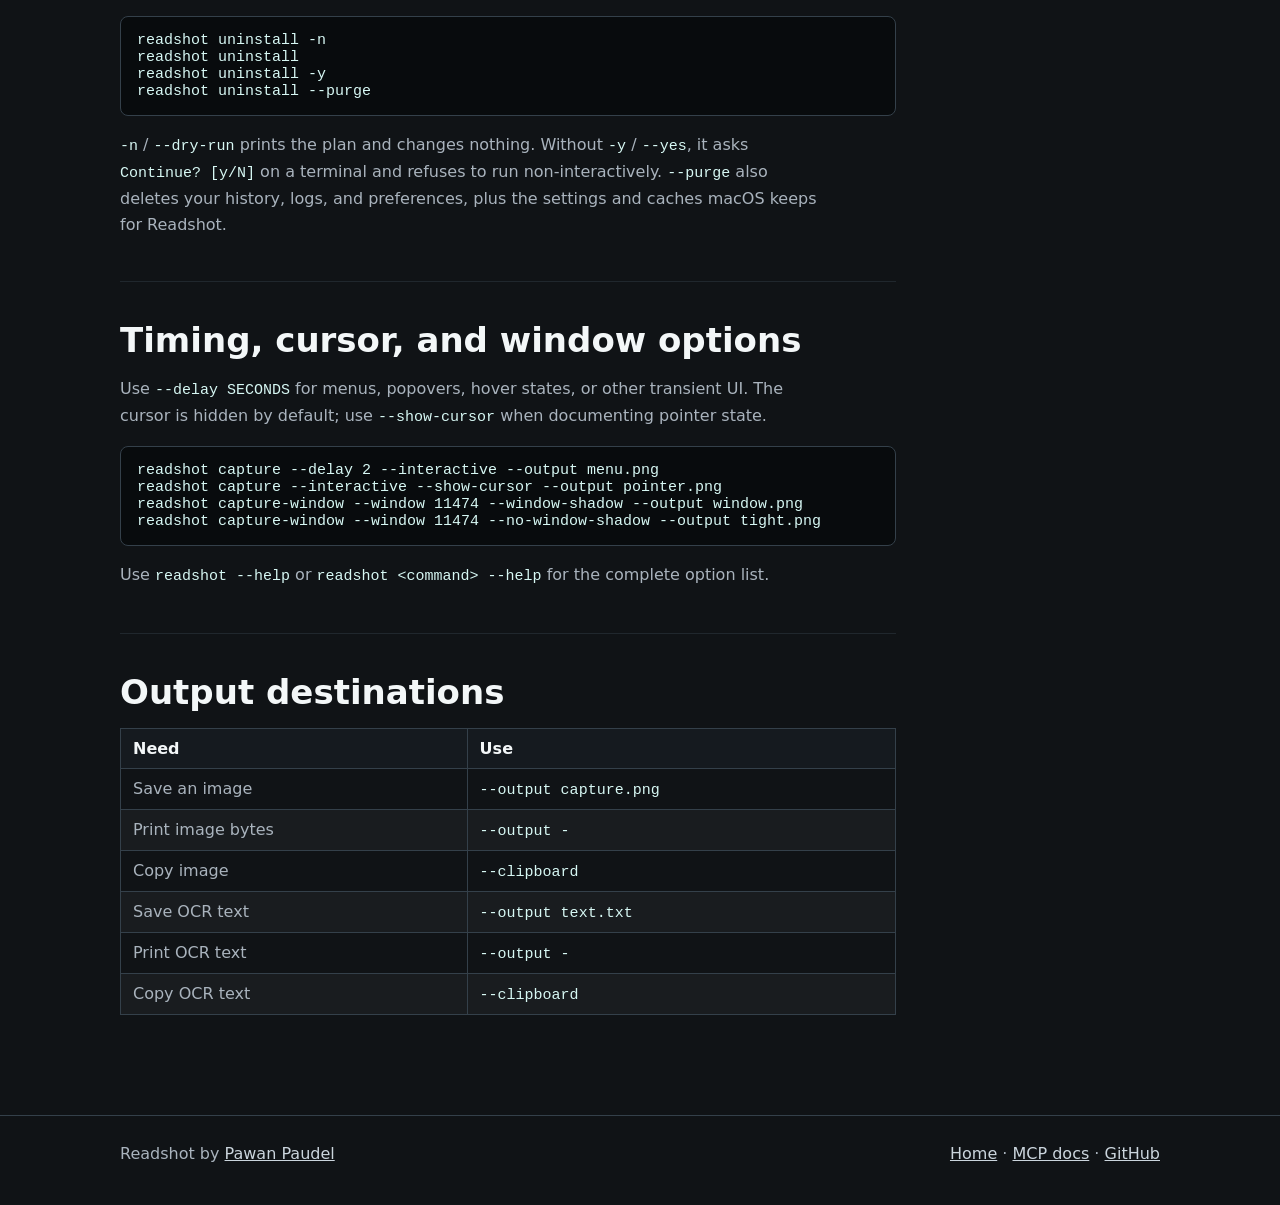
==== commit 45fdfc1b: "fix(icons): the brand icon fits Apple's grid, stays legible small, and reaches every surface The app" ====
--- a/site/cli.html
+++ b/site/cli.html
@@ -16,7 +16,16 @@
     <meta property="og:type" content="website" />
     <meta property="og:url" content="https://readshot.pawanpaudel.com.np/cli.html" />
     <meta name="theme-color" content="#123b48" />
+    <meta property="og:image" content="https://readshot.pawanpaudel.com.np/og-image.png" />
+    <meta property="og:image:width" content="1200" />
+    <meta property="og:image:height" content="630" />
+    <meta property="og:image:alt" content="The Readshot app icon beside the Readshot wordmark" />
+    <meta name="twitter:card" content="summary_large_image" />
+    <meta name="twitter:image" content="https://readshot.pawanpaudel.com.np/og-image.png" />
+    <link rel="icon" href="favicon.ico" sizes="16x16 32x32 48x48" />
     <link rel="icon" href="favicon.svg" type="image/svg+xml" />
+    <link rel="apple-touch-icon" href="apple-touch-icon.png" />
+    <link rel="manifest" href="site.webmanifest" />
     <link rel="stylesheet" href="styles.css" />
   </head>
   <body>
@@ -84,7 +93,7 @@
                   aria-label="Copy commands"
                   data-copy-title="Copy commands"
                   data-copy-label="Commands copied."
-                  data-copy-error="Couldn’t copy. Select the commands and press ⌘C."
+                  data-copy-subject="commands"
                   data-copy="readshot list-displays&#10;readshot list-displays --json&#10;readshot list-windows&#10;readshot list-windows --json&#10;readshot capture --interactive --output capture.png&#10;readshot capture --interactive --output capture.png --json&#10;readshot capture-text --interactive --json&#10;readshot capture-and-ocr --interactive --also-image capture.png --json&#10;readshot ocr --input capture.png --json&#10;readshot mcp-config&#10;readshot completions zsh"
                 >
                   <svg class="copy-icon" viewBox="0 0 24 24" aria-hidden="true">
--- a/site/styles.css
+++ b/site/styles.css
@@ -174,6 +174,13 @@
   text-transform: uppercase;
 }
 
+/* Large headings can hold a single word wider than a 320px column at
+   200% text ("Automation" at 60px); break it instead of overflowing. */
+h2,
+h3 {
+  overflow-wrap: break-word;
+}
+
 h1 {
   font-size: clamp(3.25rem, 9vw, 5.5rem);
   letter-spacing: -0.01em;
@@ -181,8 +188,7 @@
   /* The rem minimum grows with the reader's default font size; at a
      larger default and 320px a long word like "Screenshots" can be
      wider than the column. Break it rather than let the body's
-     overflow-x clip it. */
-  hyphens: auto;
+     overflow-x clip it (hyphenated only on narrow screens, below). */
   overflow-wrap: break-word;
   margin: 0 0 22px;
   text-wrap: balance;
@@ -376,7 +382,8 @@
   border-color: var(--danger-text);
 }
 
-.copy-error {
+/* Doubled class outranks `.doc-section p` (muted) on the doc pages. */
+.copy-error.copy-error {
   color: var(--danger-text);
   font-size: 0.875rem;
   line-height: 1.5;
@@ -870,7 +877,9 @@
 
   .hero-split {
     gap: 36px;
-    grid-template-columns: 1fr;
+    /* minmax(0, …): a bare 1fr's min-content floor kept the hero at
+       ~440px at 320px with 200% text. */
+    grid-template-columns: minmax(0, 1fr);
   }
 
   .demo {
@@ -970,6 +979,12 @@
 }
 
 @media (max-width: 480px) {
+  /* Where a display word can outgrow the column, hyphenate the break. */
+  h1,
+  h2 {
+    hyphens: auto;
+  }
+
   .shell {
     width: min(100% - 32px, 1040px);
   }
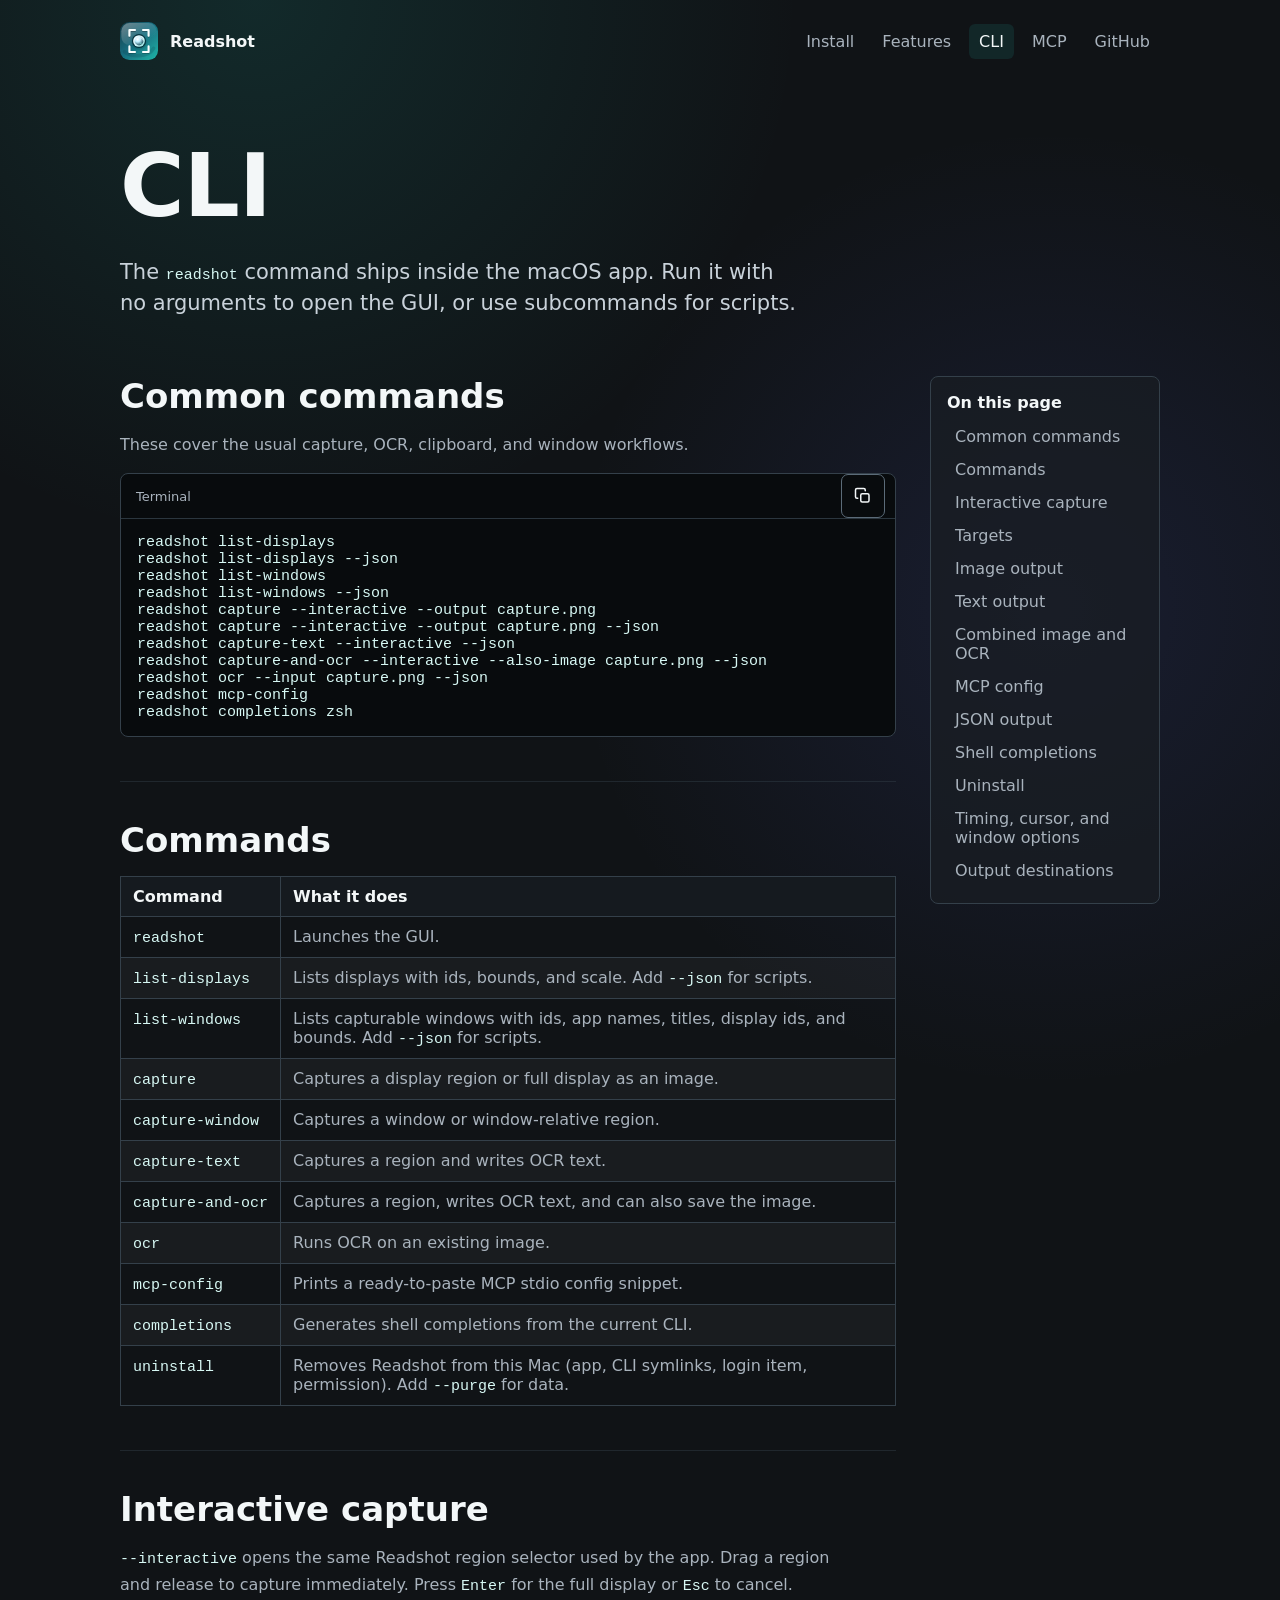
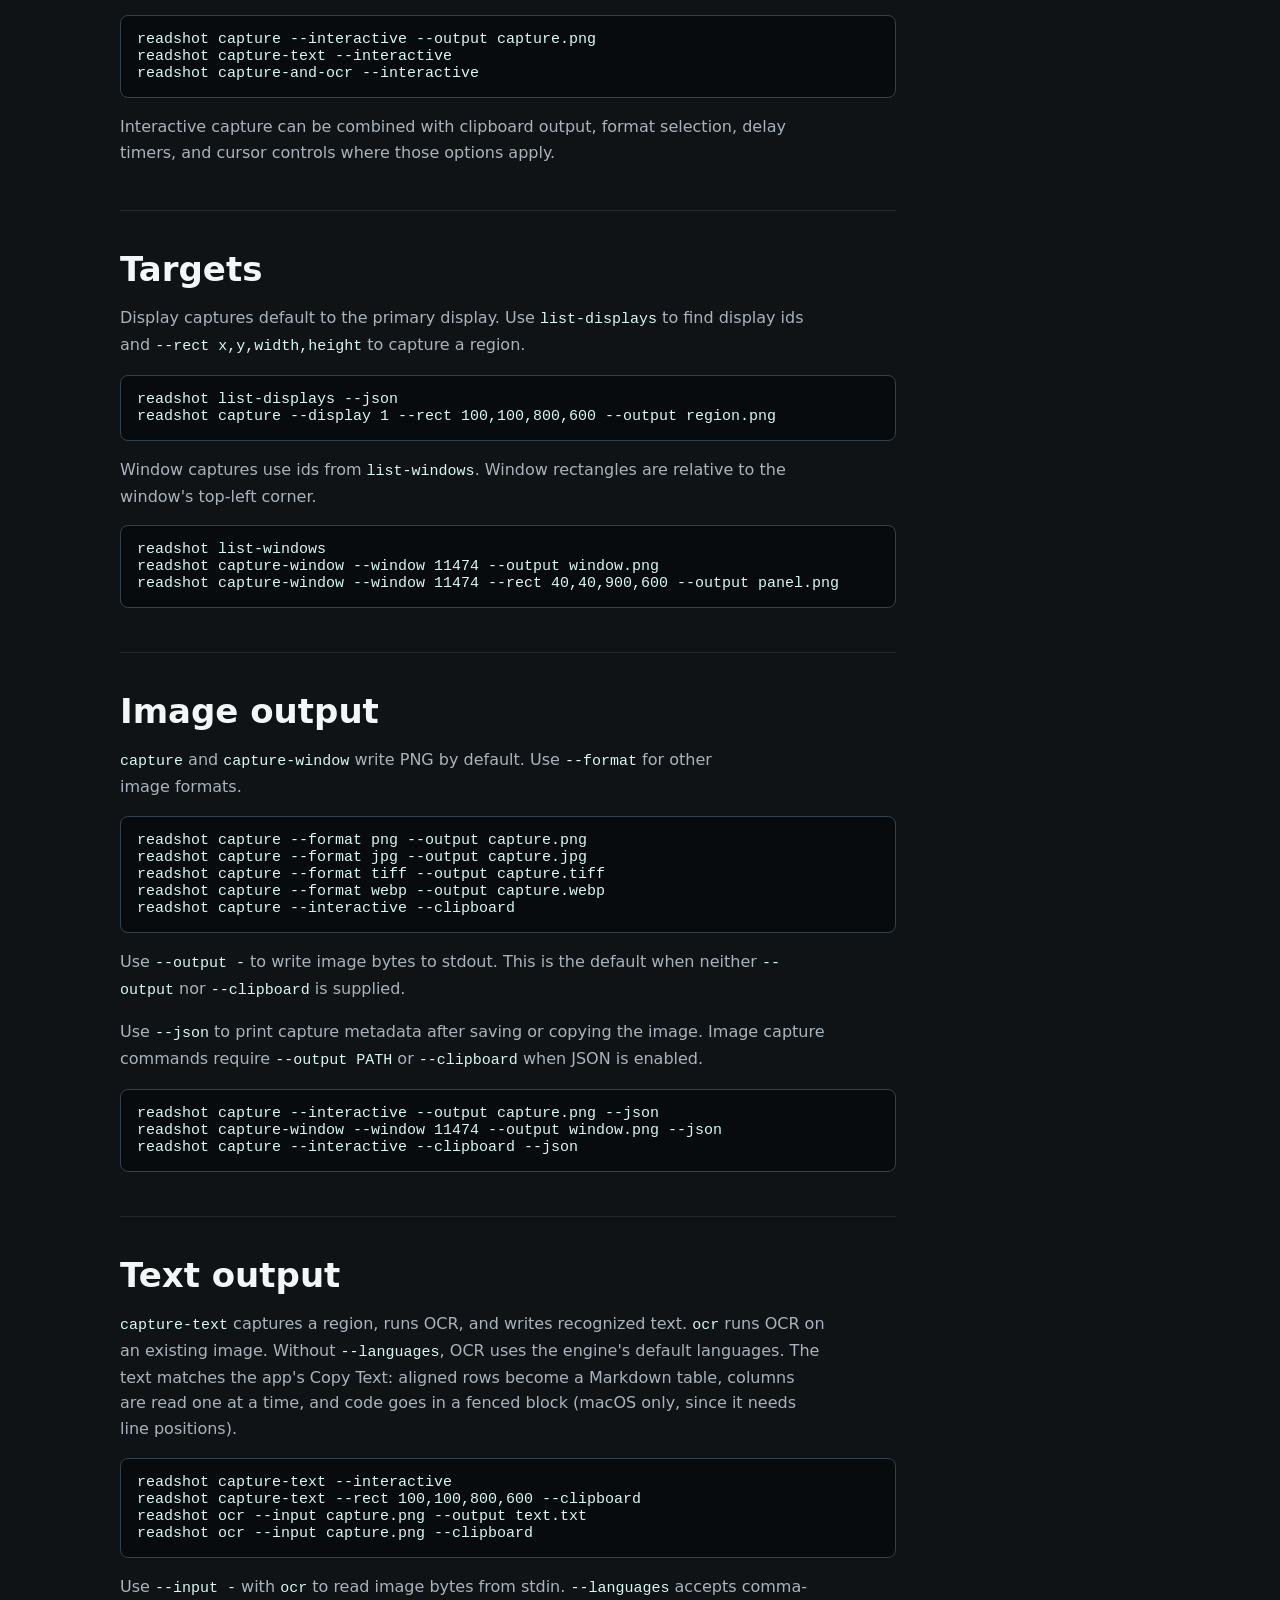
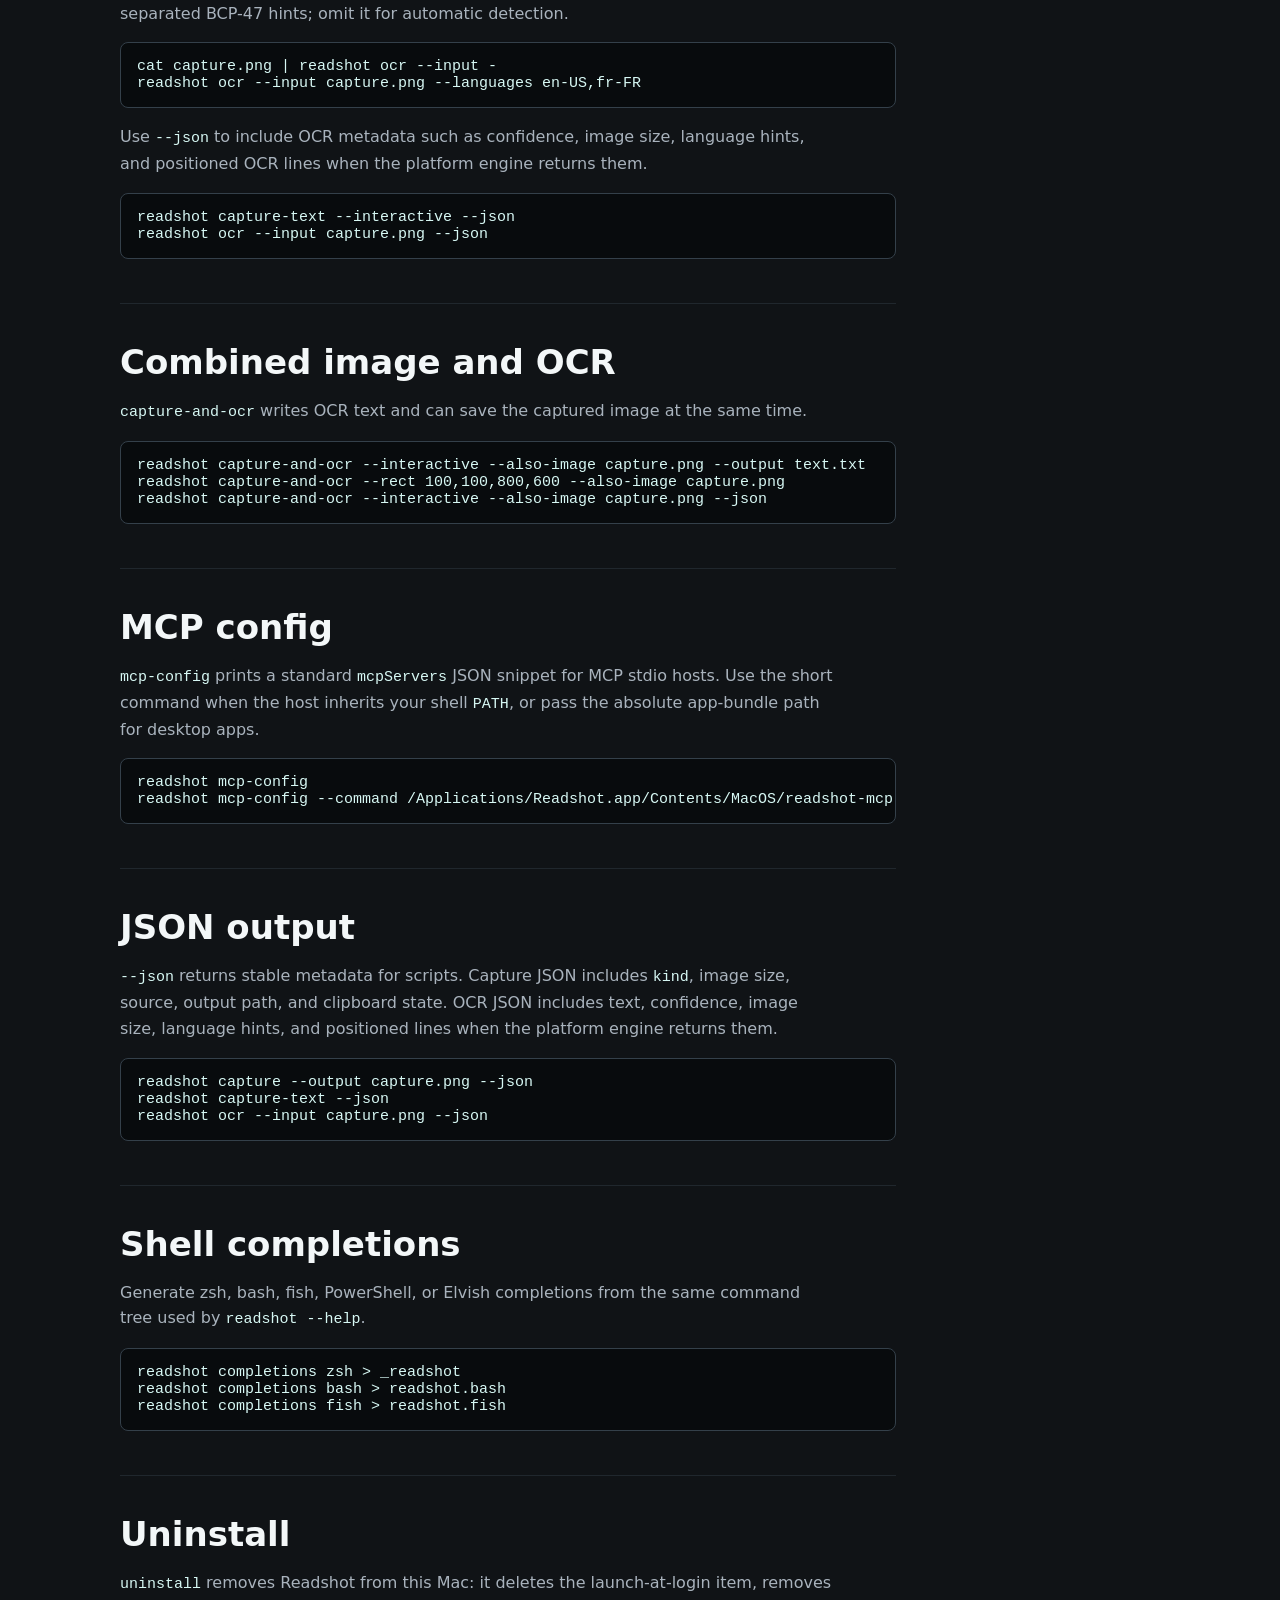
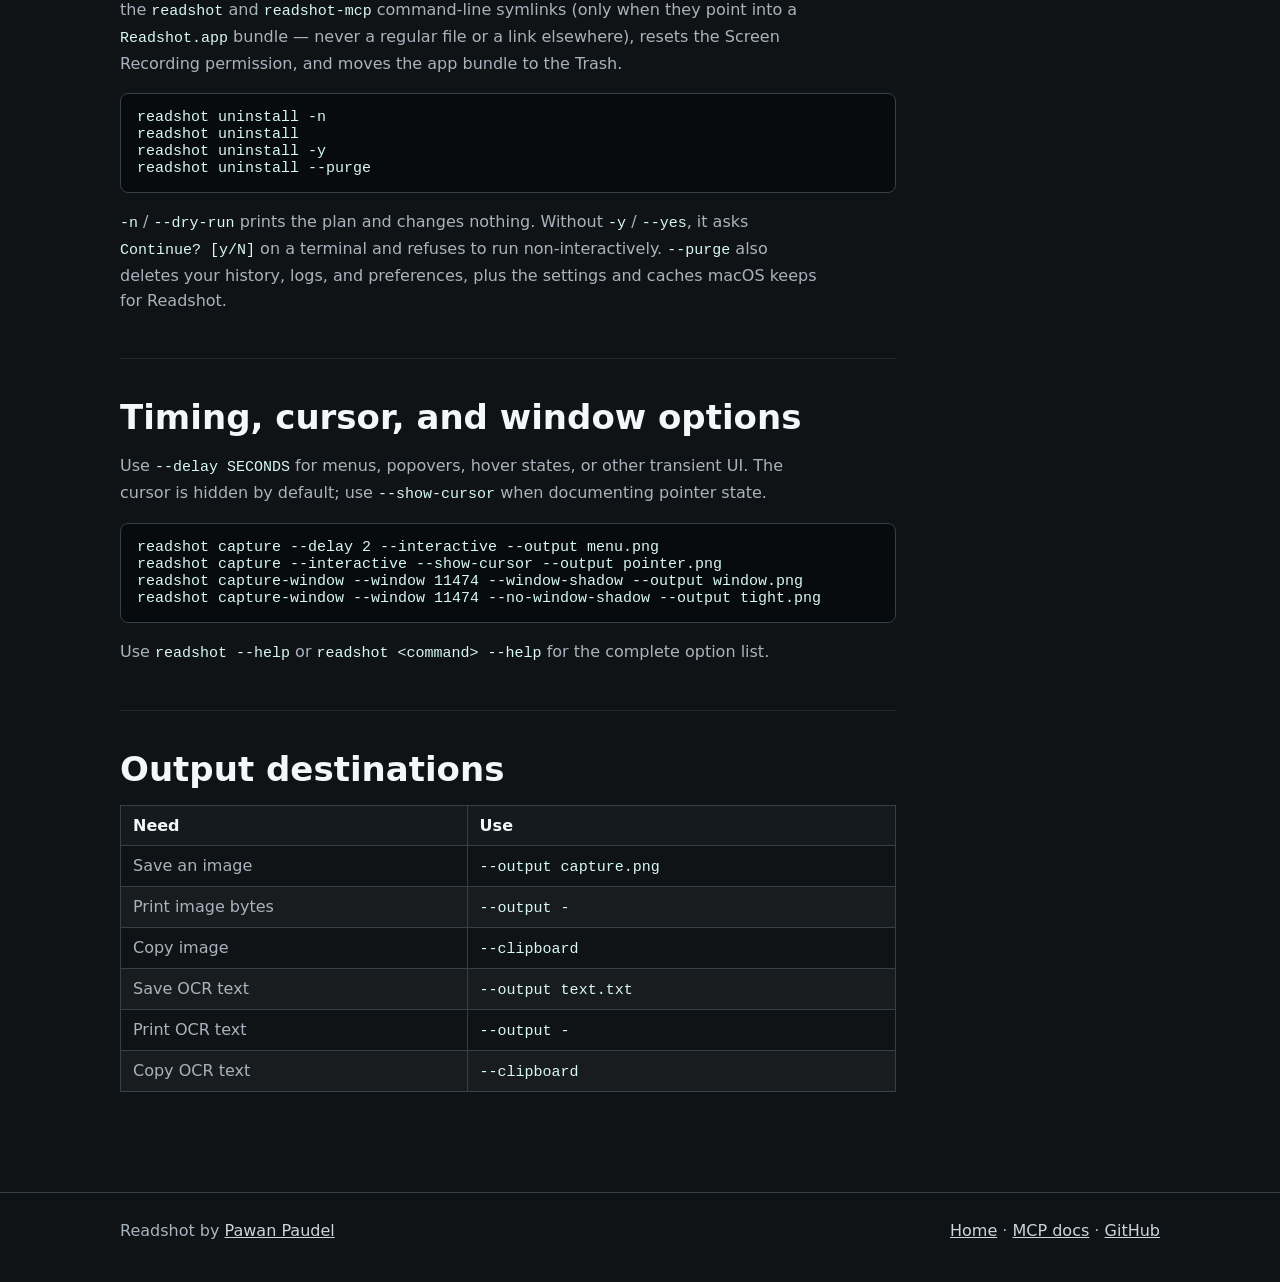
==== commit 7c5f3b40: "fix(ocr): CLI and MCP return the GUI's layout text The CLI's ocr/capture-text/capture-and-ocr and th" ====
--- a/site/cli.html
+++ b/site/cli.html
@@ -255,6 +255,8 @@
               <code translate="no">capture-text</code> captures a region, runs OCR,
               and writes recognized text. <code translate="no">ocr</code> runs OCR
               on an existing image. Without <code translate="no">--languages</code>, OCR uses the engine's default languages.
+              The text matches the app's Copy Text: aligned rows become a Markdown table, columns are read one at a time,
+              and code goes in a fenced block (macOS only, since it needs line positions).
             </p>
             <div class="code-panel">
               <pre><code translate="no">readshot capture-text --interactive
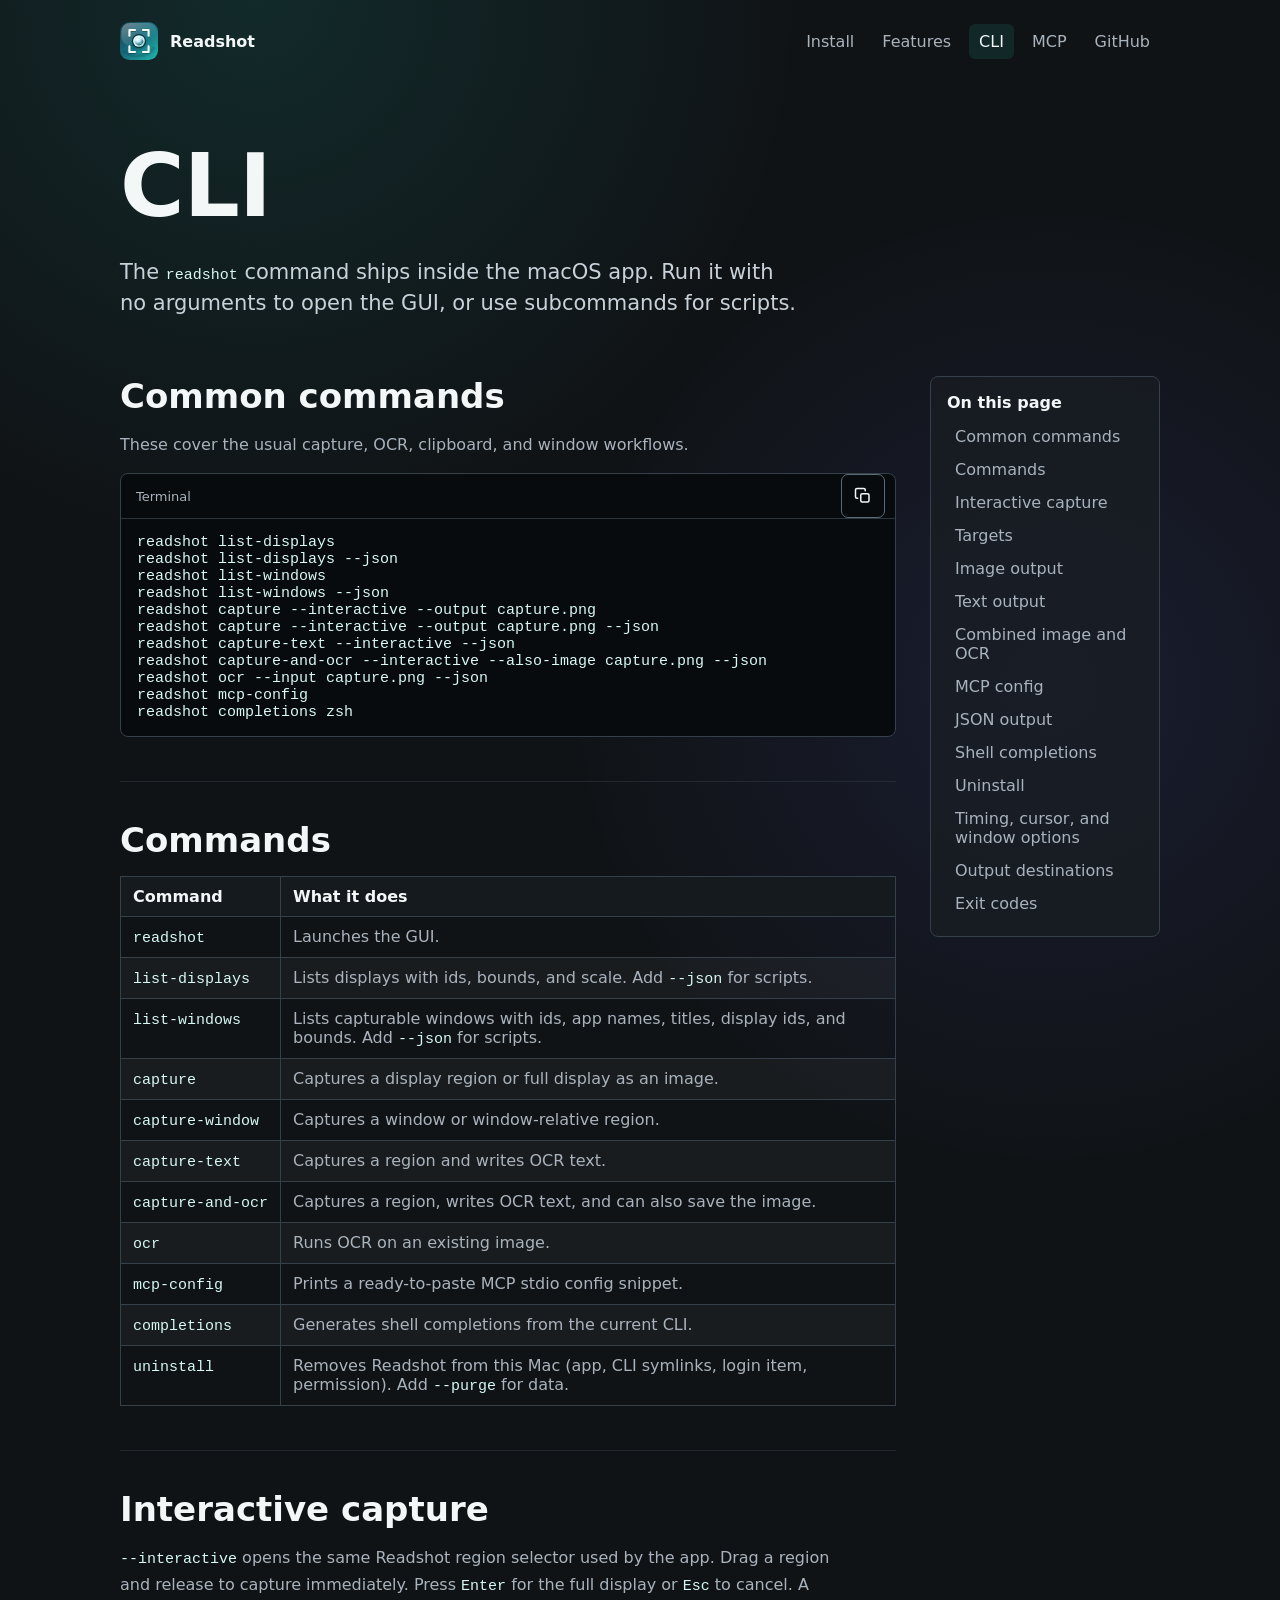
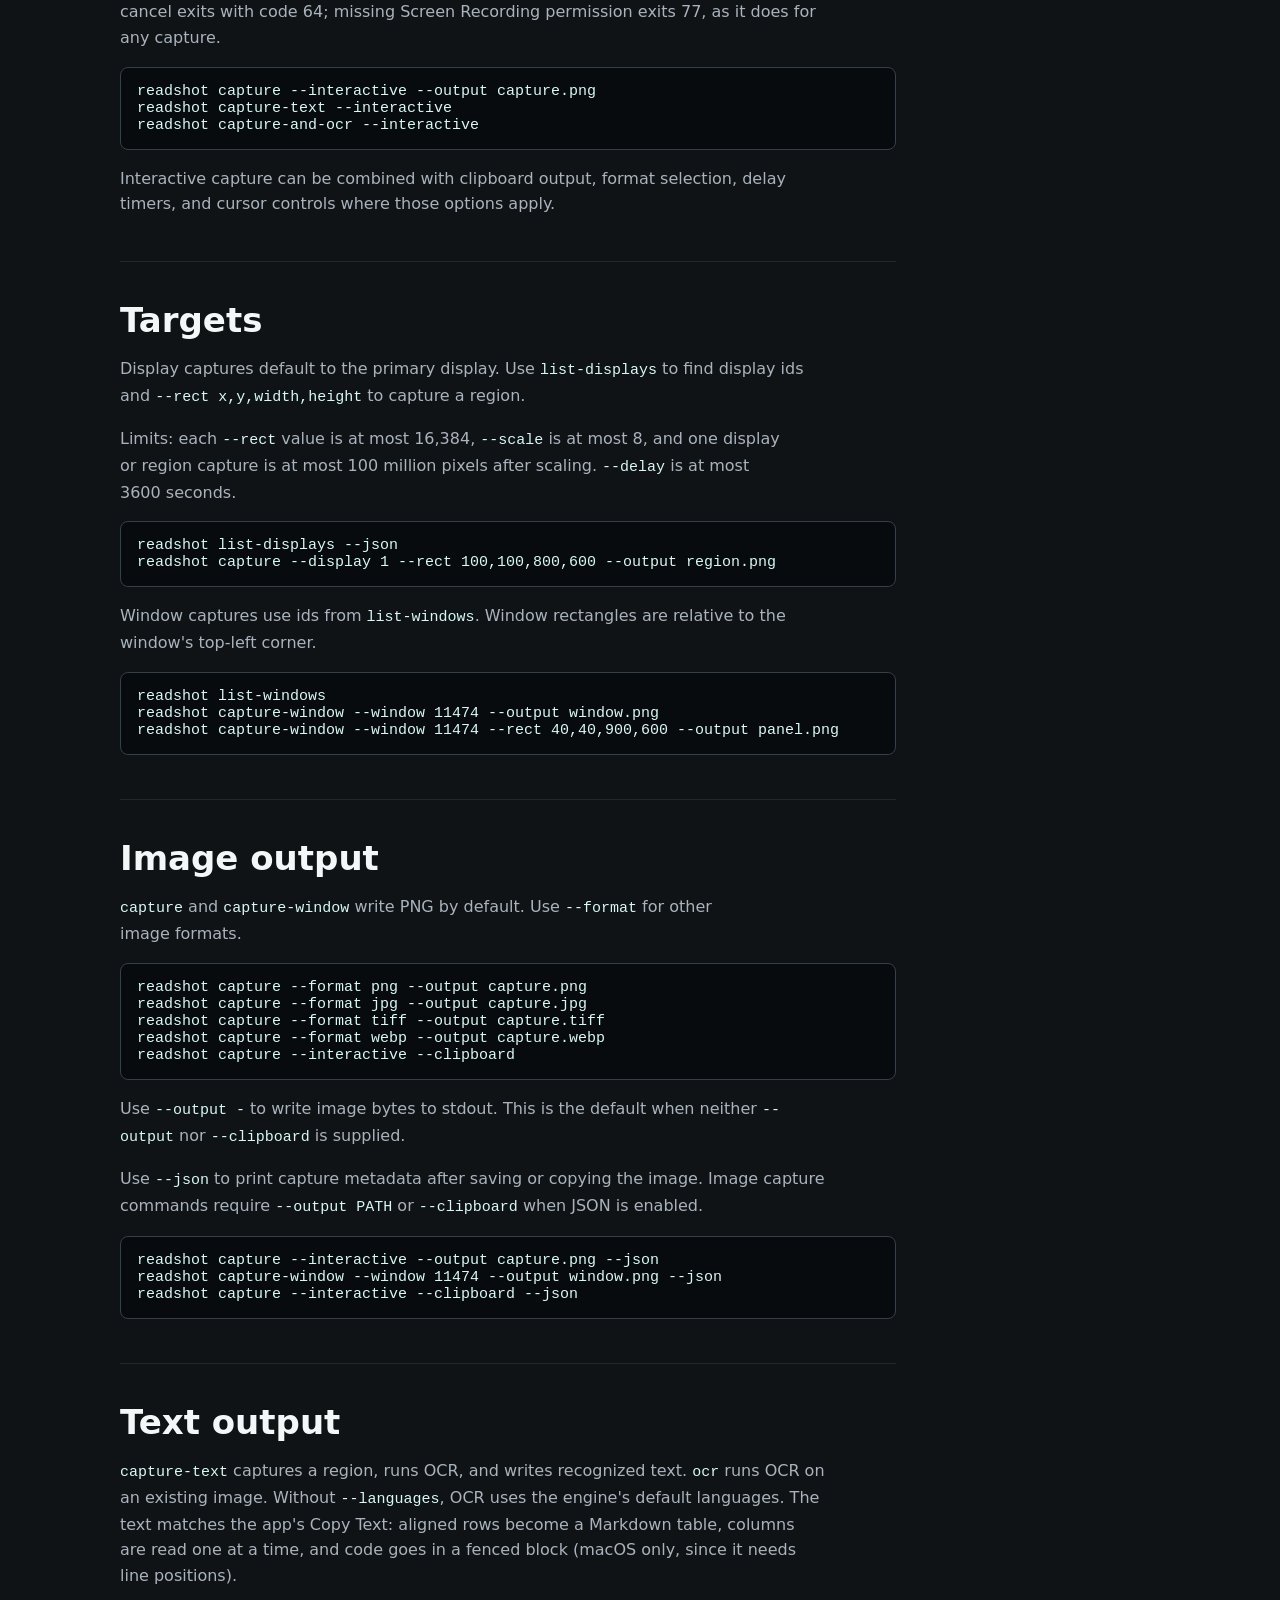
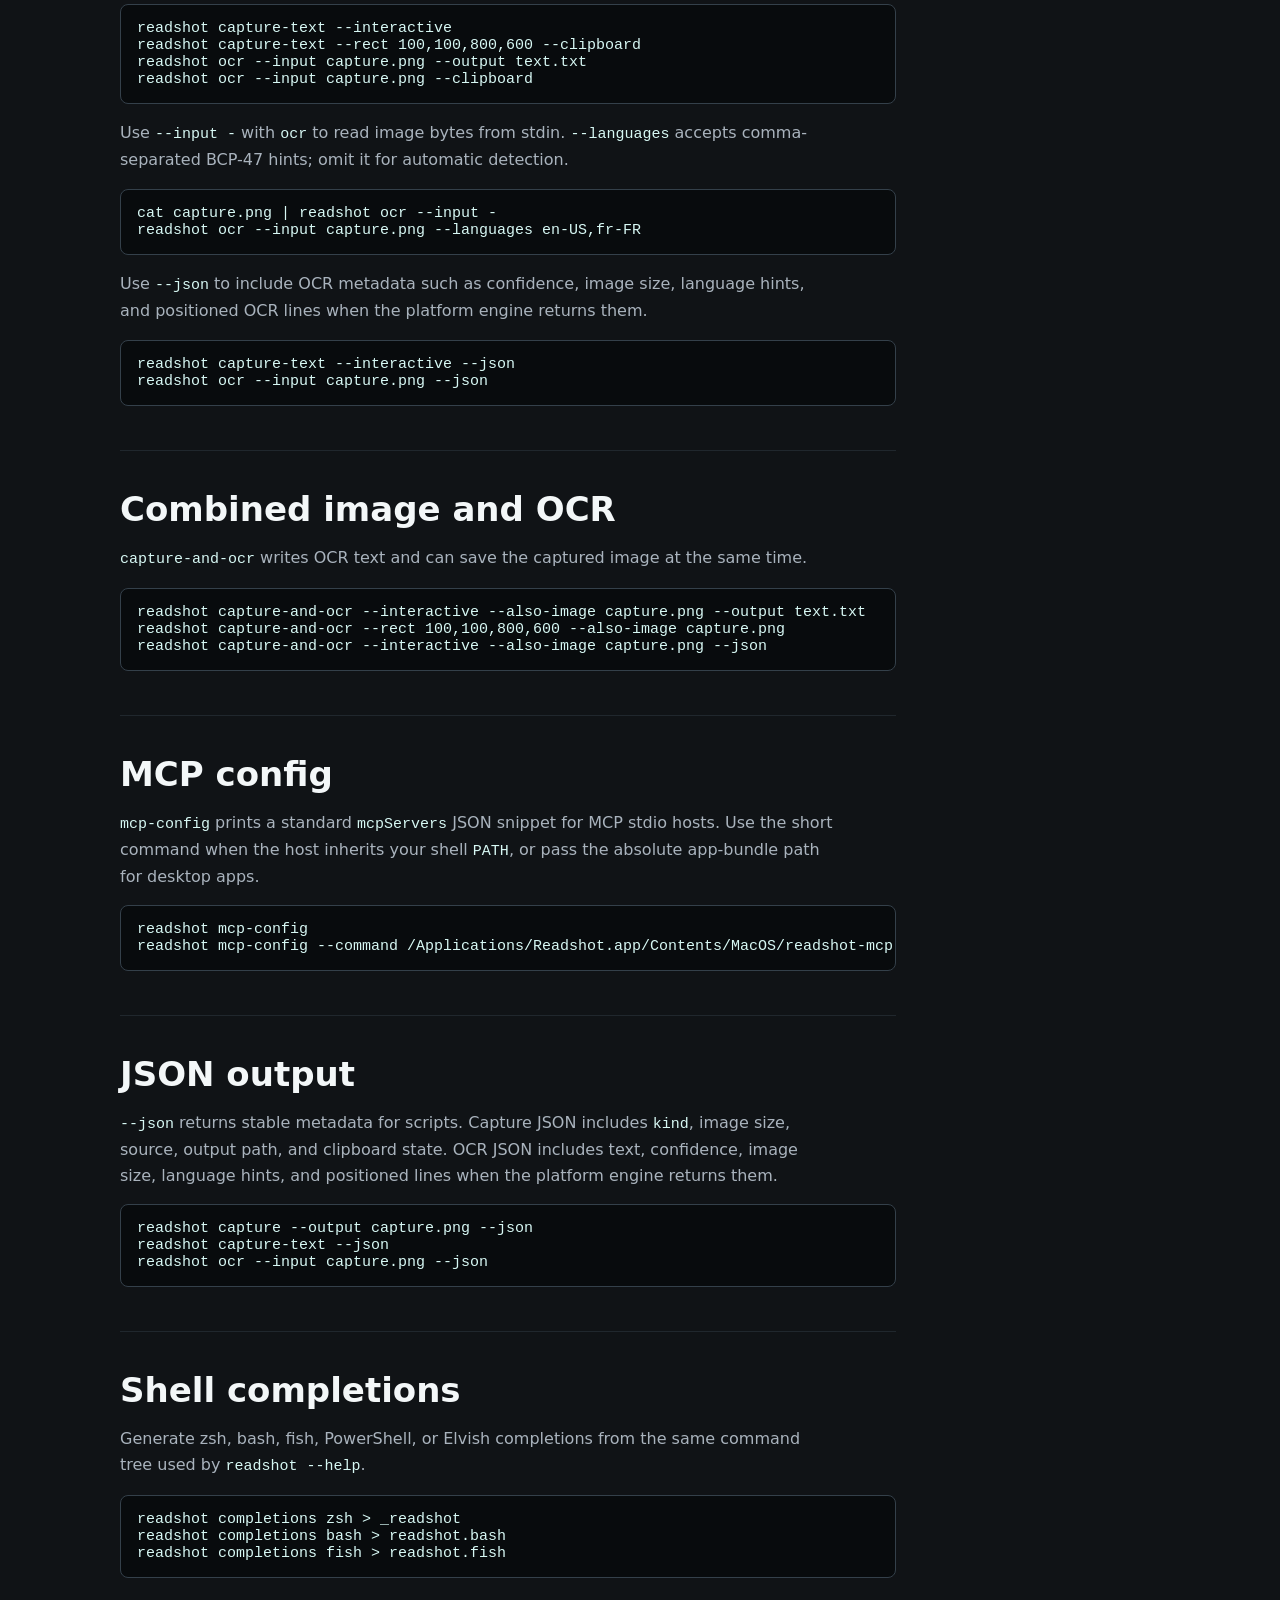
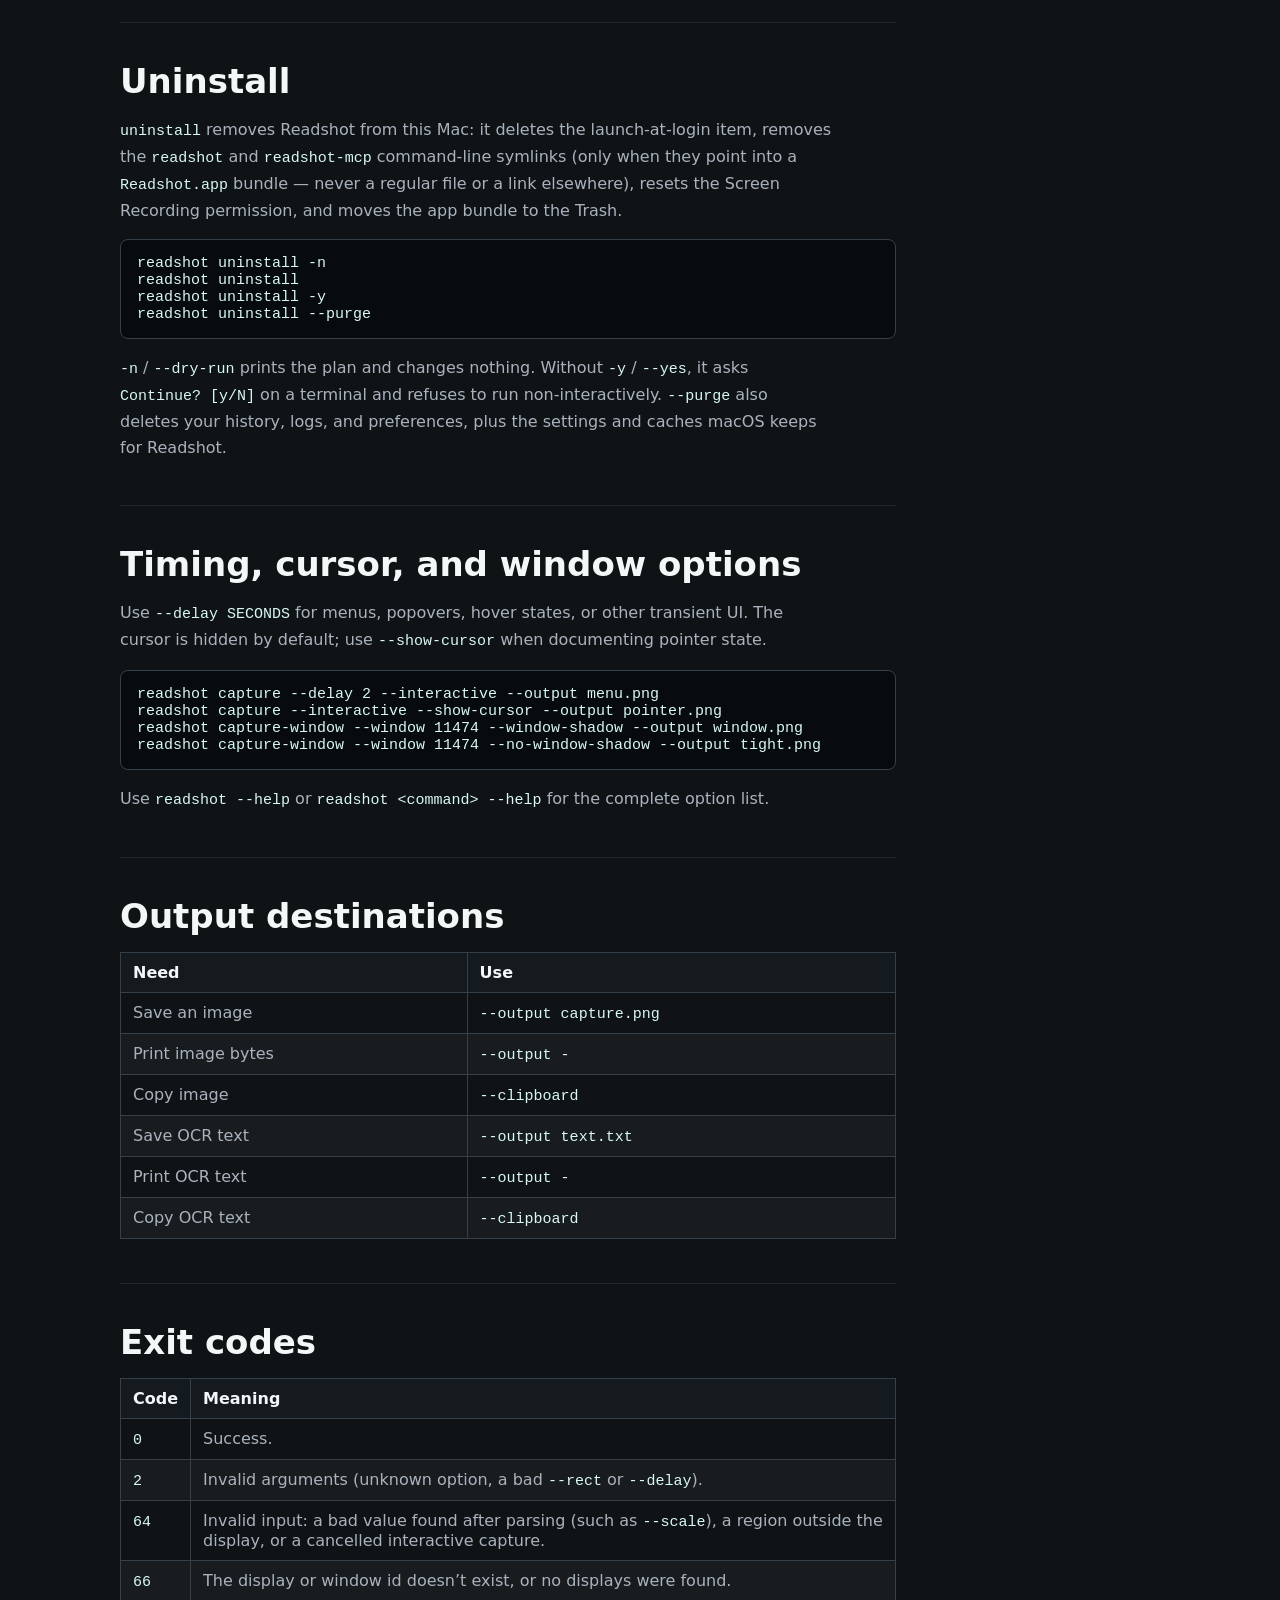
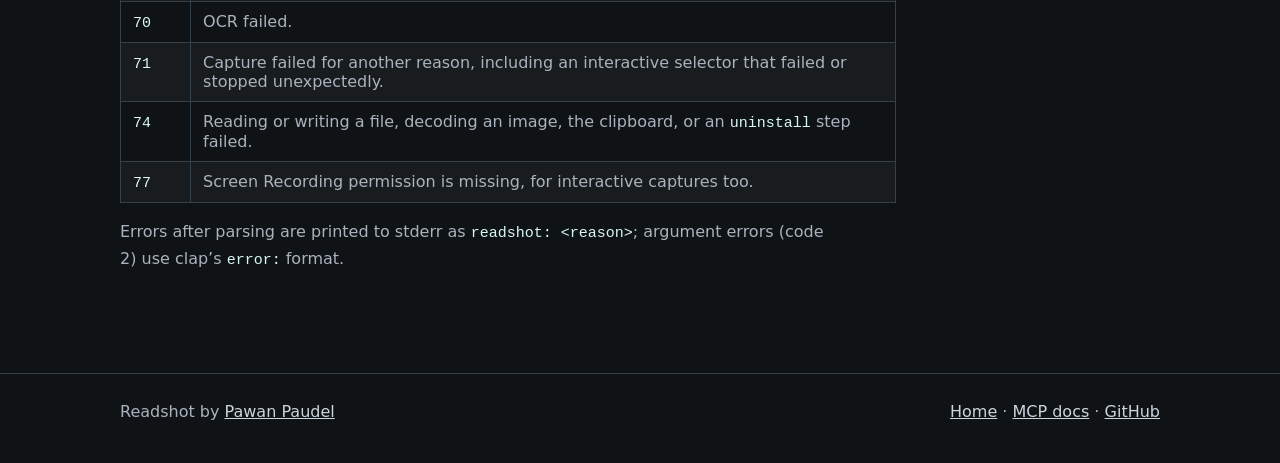
==== commit 4f35a03a: "docs(site): exit codes, limits and JSON-RPC errors on the CLI and MCP pages The site pages lacked th" ====
--- a/site/cli.html
+++ b/site/cli.html
@@ -76,6 +76,7 @@
           <a href="#uninstall">Uninstall</a>
           <a href="#options">Timing, cursor, and window options</a>
           <a href="#destinations">Output destinations</a>
+          <a href="#exit-codes">Exit codes</a>
           </div>
         </aside>
 
@@ -182,7 +183,9 @@
             <p>
               <code translate="no">--interactive</code> opens the same Readshot region selector used by the app.
               Drag a region and release to capture immediately. Press <code>Enter</code>
-              for the full display or <code>Esc</code> to cancel.
+              for the full display or <code>Esc</code> to cancel. A cancel exits with
+              code 64; missing Screen Recording permission exits 77, as it does for
+              any capture.
             </p>
             <div class="code-panel">
               <pre><code translate="no">readshot capture --interactive --output capture.png
@@ -201,6 +204,12 @@
               Display captures default to the primary display. Use
               <code translate="no">list-displays</code> to find display ids and
               <code translate="no">--rect x,y,width,height</code> to capture a region.
+            </p>
+            <p>
+              Limits: each <code translate="no">--rect</code> value is at most 16,384,
+              <code translate="no">--scale</code> is at most 8, and one display or region
+              capture is at most 100 million pixels after scaling.
+              <code translate="no">--delay</code> is at most 3600 seconds.
             </p>
             <div class="code-panel">
               <pre><code translate="no">readshot list-displays --json
@@ -423,6 +432,57 @@
                 </tr>
               </tbody>
             </table>
+          </section>
+
+          <section class="doc-section" id="exit-codes">
+            <h2>Exit codes</h2>
+            <table class="data-table">
+              <thead>
+                <tr>
+                  <th>Code</th>
+                  <th>Meaning</th>
+                </tr>
+              </thead>
+              <tbody>
+                <tr>
+                  <td><code translate="no">0</code></td>
+                  <td>Success.</td>
+                </tr>
+                <tr>
+                  <td><code translate="no">2</code></td>
+                  <td>Invalid arguments (unknown option, a bad <code translate="no">--rect</code> or <code translate="no">--delay</code>).</td>
+                </tr>
+                <tr>
+                  <td><code translate="no">64</code></td>
+                  <td>Invalid input: a bad value found after parsing (such as <code translate="no">--scale</code>), a region outside the display, or a cancelled interactive capture.</td>
+                </tr>
+                <tr>
+                  <td><code translate="no">66</code></td>
+                  <td>The display or window id doesn’t exist, or no displays were found.</td>
+                </tr>
+                <tr>
+                  <td><code translate="no">70</code></td>
+                  <td>OCR failed.</td>
+                </tr>
+                <tr>
+                  <td><code translate="no">71</code></td>
+                  <td>Capture failed for another reason, including an interactive selector that failed or stopped unexpectedly.</td>
+                </tr>
+                <tr>
+                  <td><code translate="no">74</code></td>
+                  <td>Reading or writing a file, decoding an image, the clipboard, or an <code translate="no">uninstall</code> step failed.</td>
+                </tr>
+                <tr>
+                  <td><code translate="no">77</code></td>
+                  <td>Screen Recording permission is missing, for interactive captures too.</td>
+                </tr>
+              </tbody>
+            </table>
+            <p>
+              Errors after parsing are printed to stderr as
+              <code translate="no">readshot: &lt;reason&gt;</code>; argument errors (code 2)
+              use clap’s <code translate="no">error:</code> format.
+            </p>
           </section>
         </article>
 
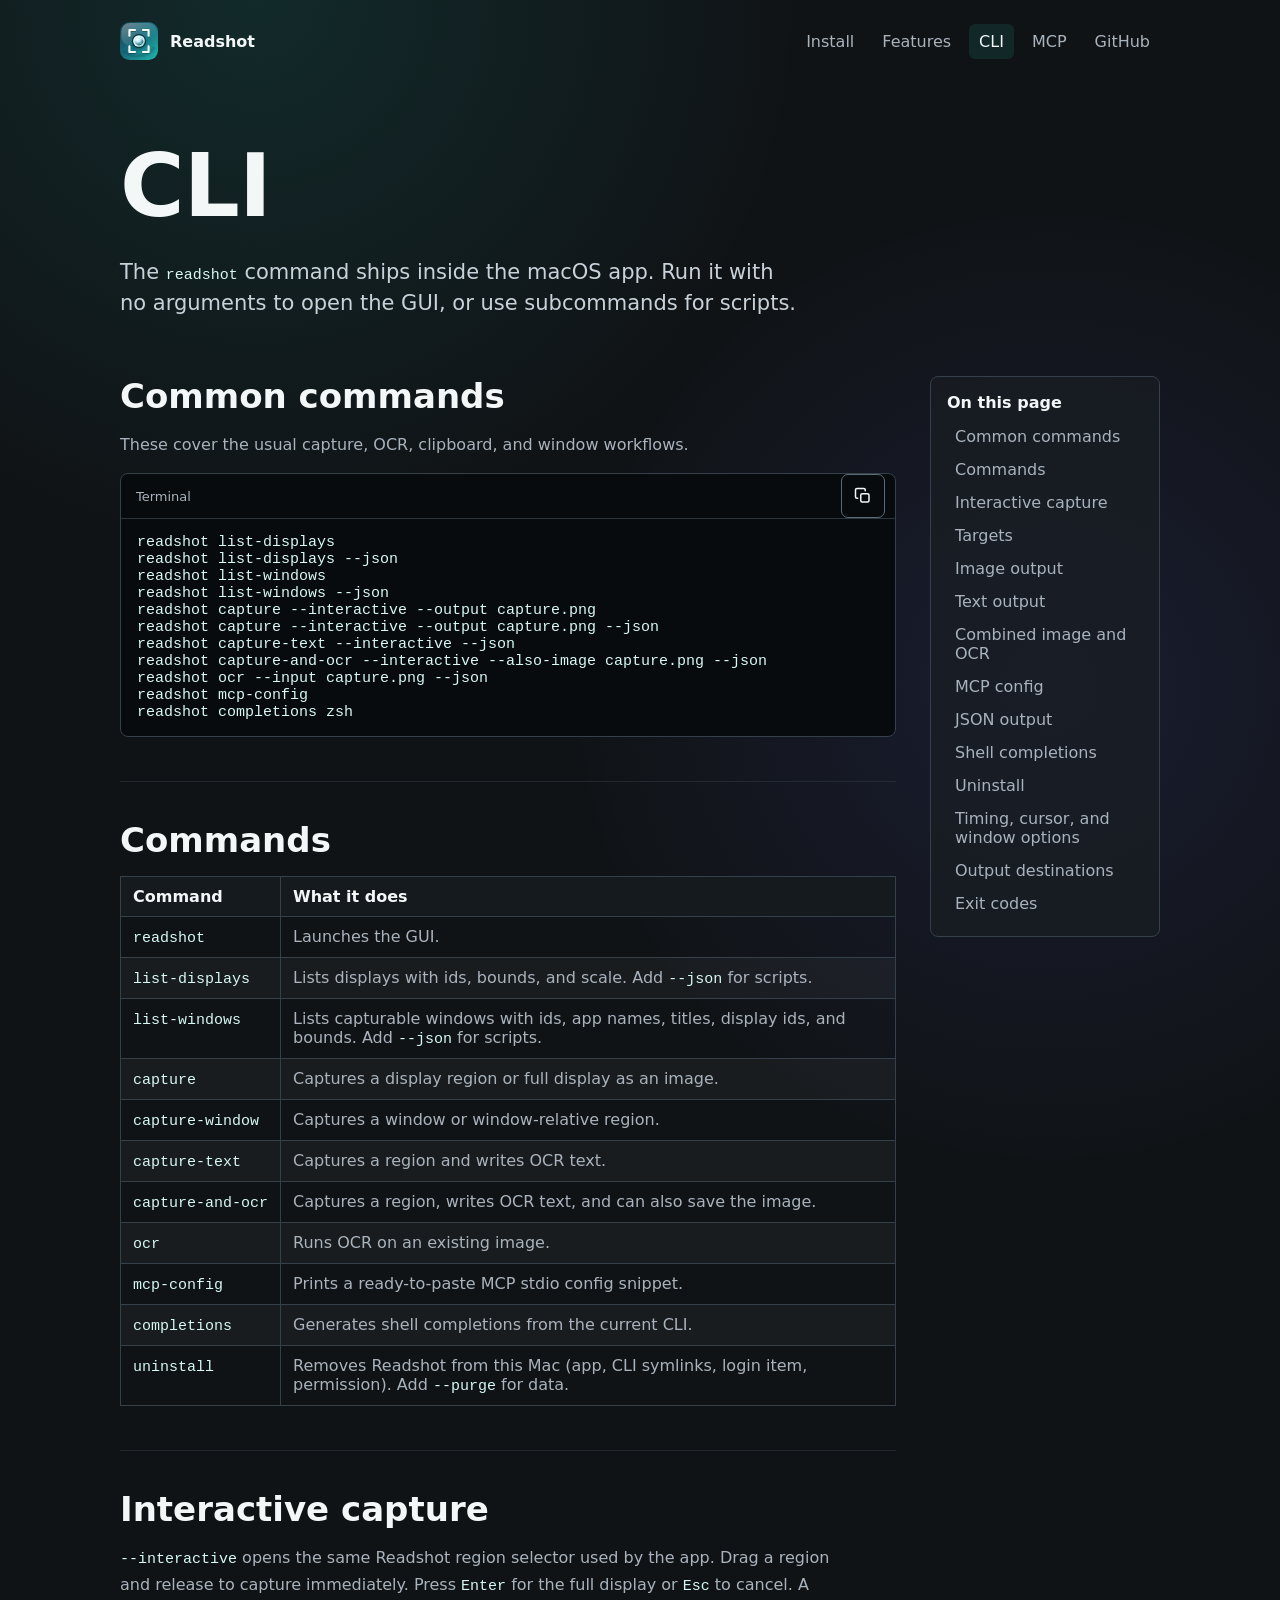
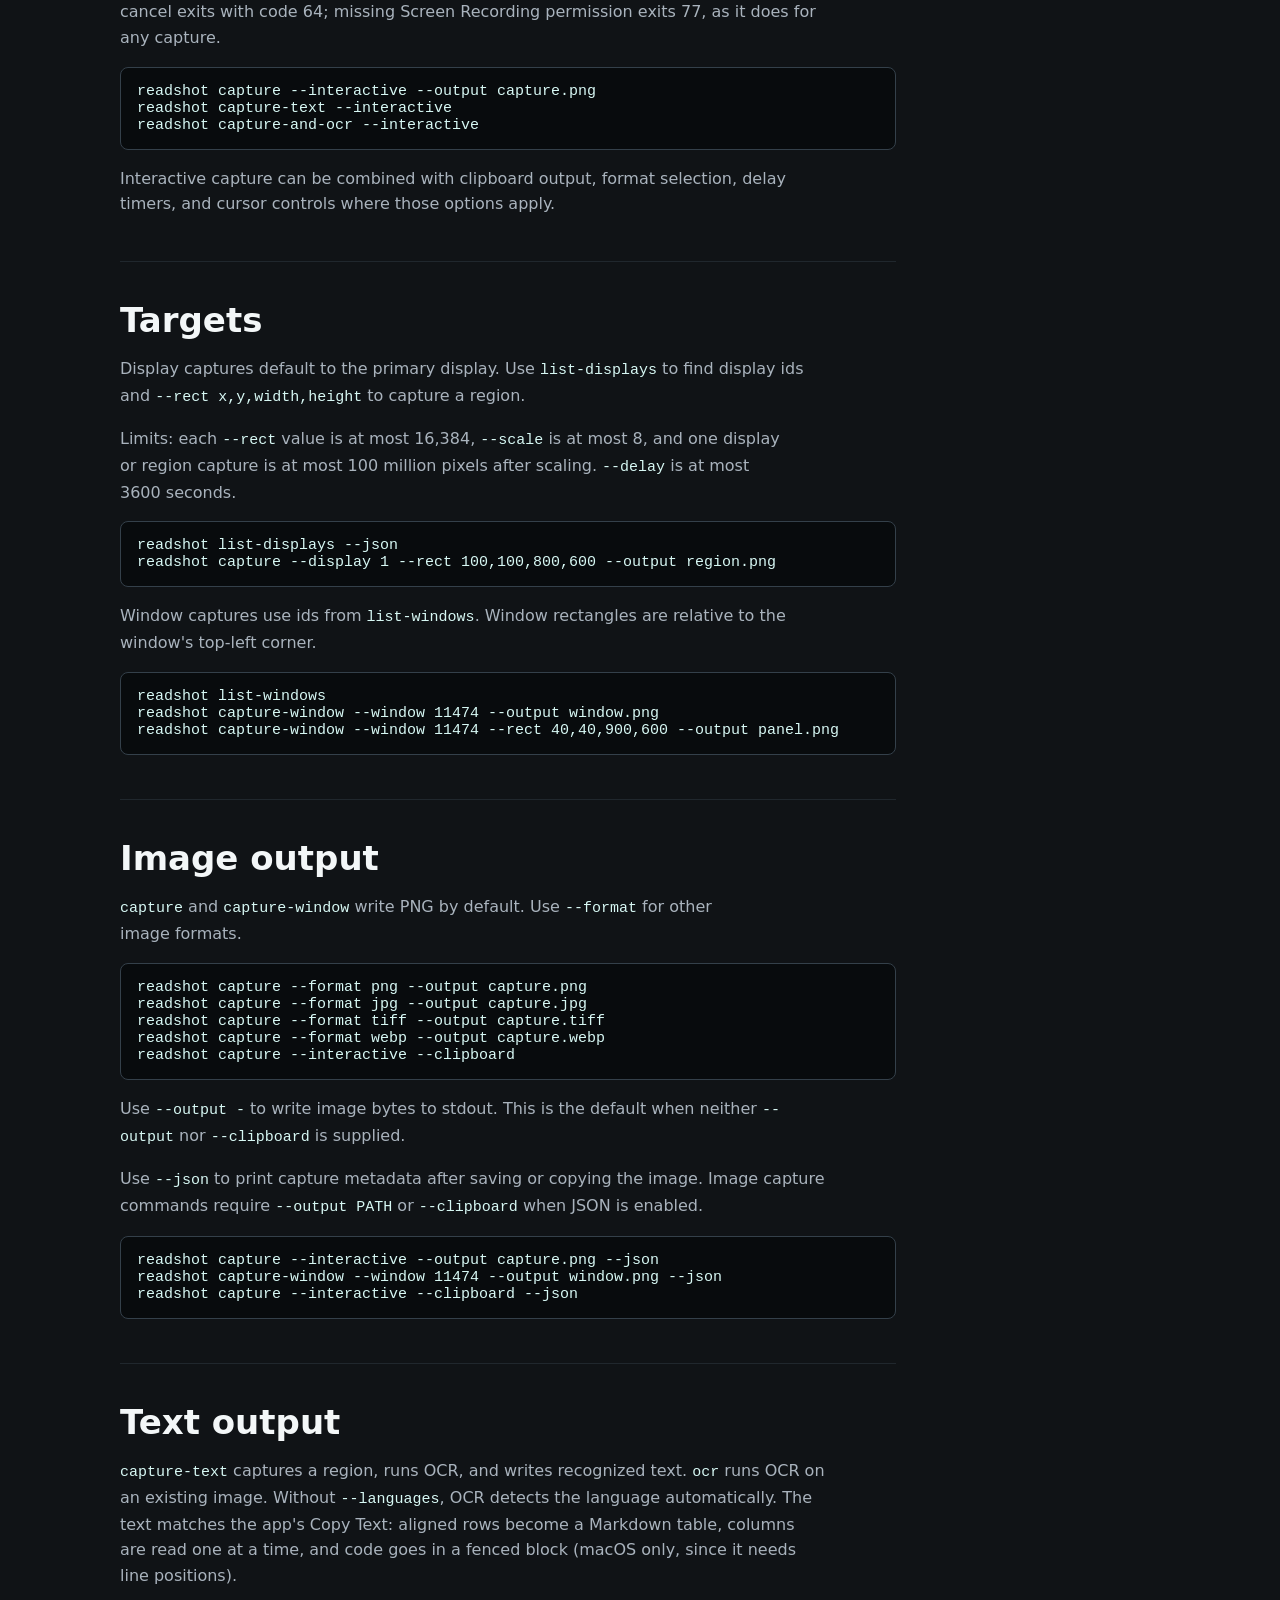
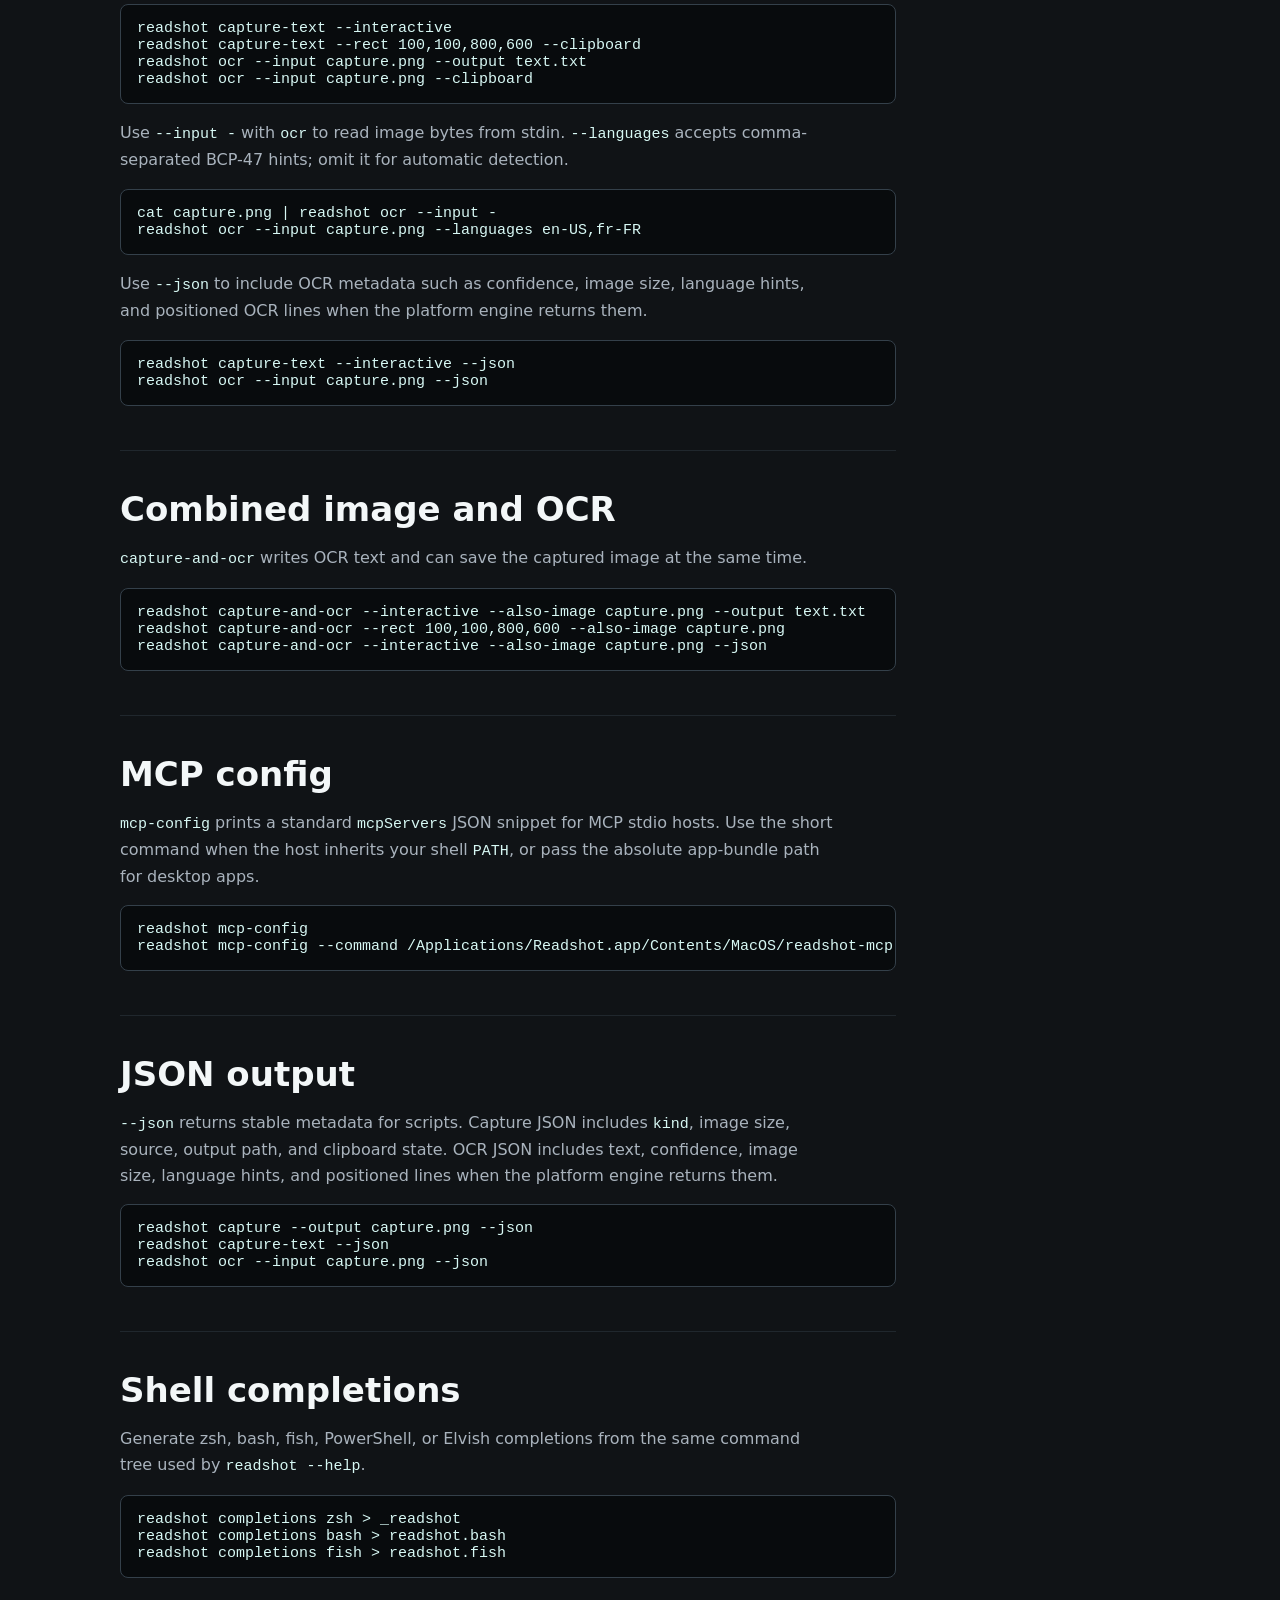
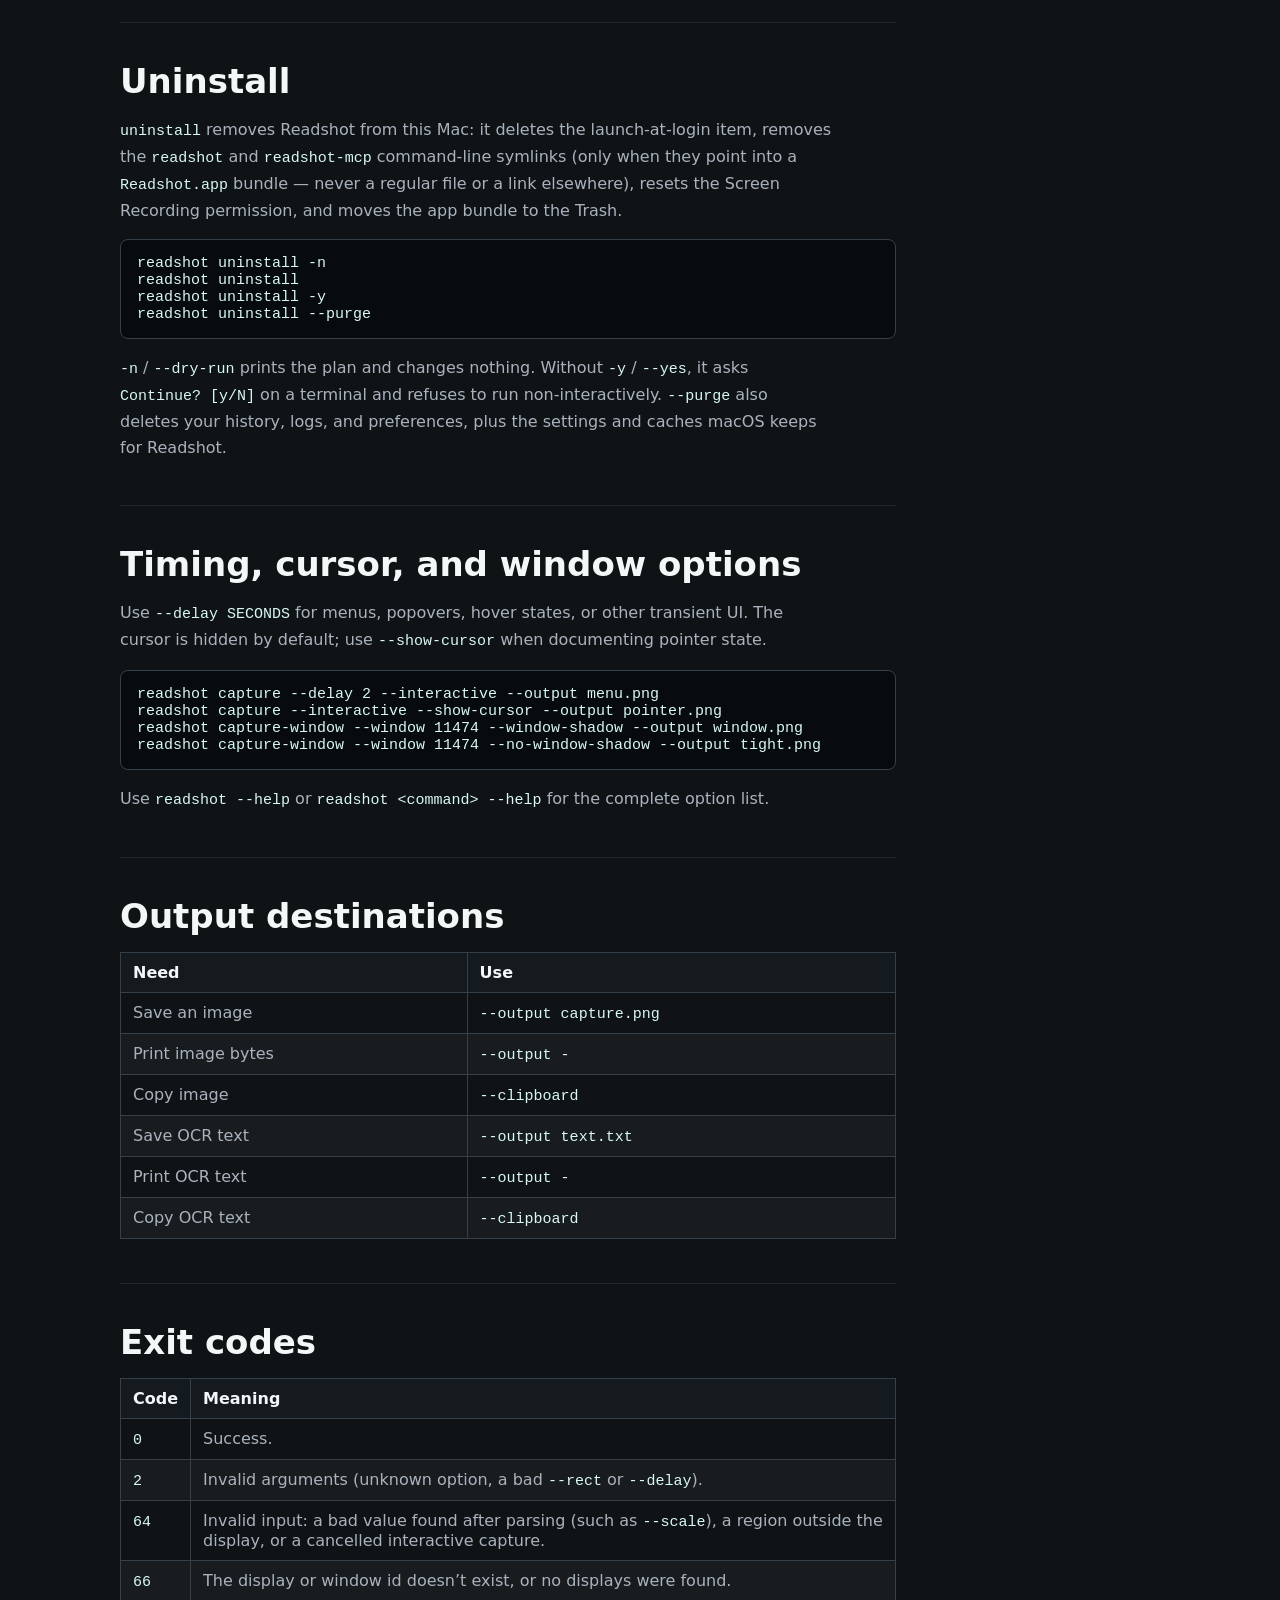
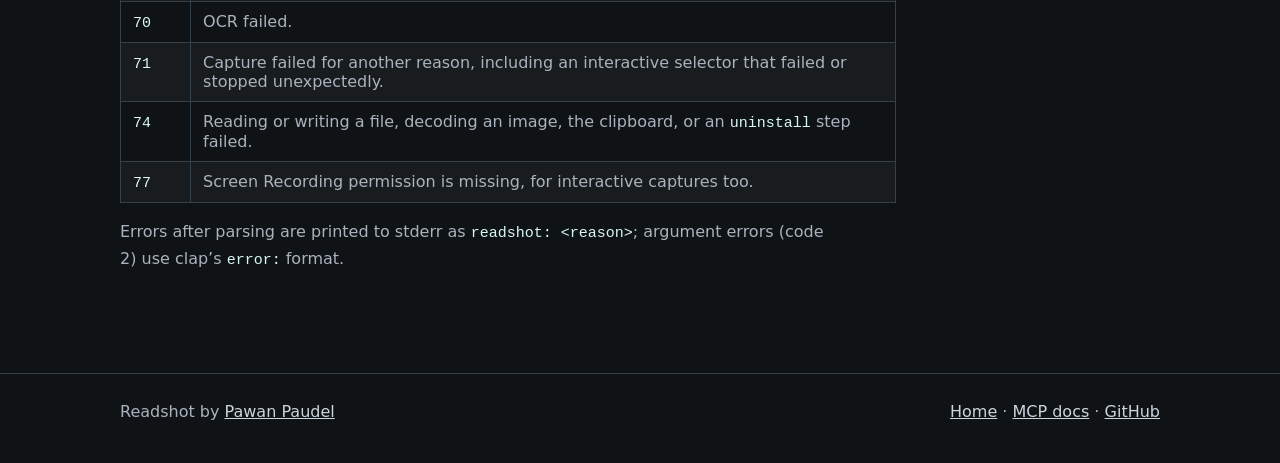
==== commit 0a70fa49: "docs(cli): OCR without --languages detects the language; negative --rect needs = site/cli.html said " ====
--- a/site/cli.html
+++ b/site/cli.html
@@ -263,7 +263,7 @@
             <p>
               <code translate="no">capture-text</code> captures a region, runs OCR,
               and writes recognized text. <code translate="no">ocr</code> runs OCR
-              on an existing image. Without <code translate="no">--languages</code>, OCR uses the engine's default languages.
+              on an existing image. Without <code translate="no">--languages</code>, OCR detects the language automatically.
               The text matches the app's Copy Text: aligned rows become a Markdown table, columns are read one at a time,
               and code goes in a fenced block (macOS only, since it needs line positions).
             </p>
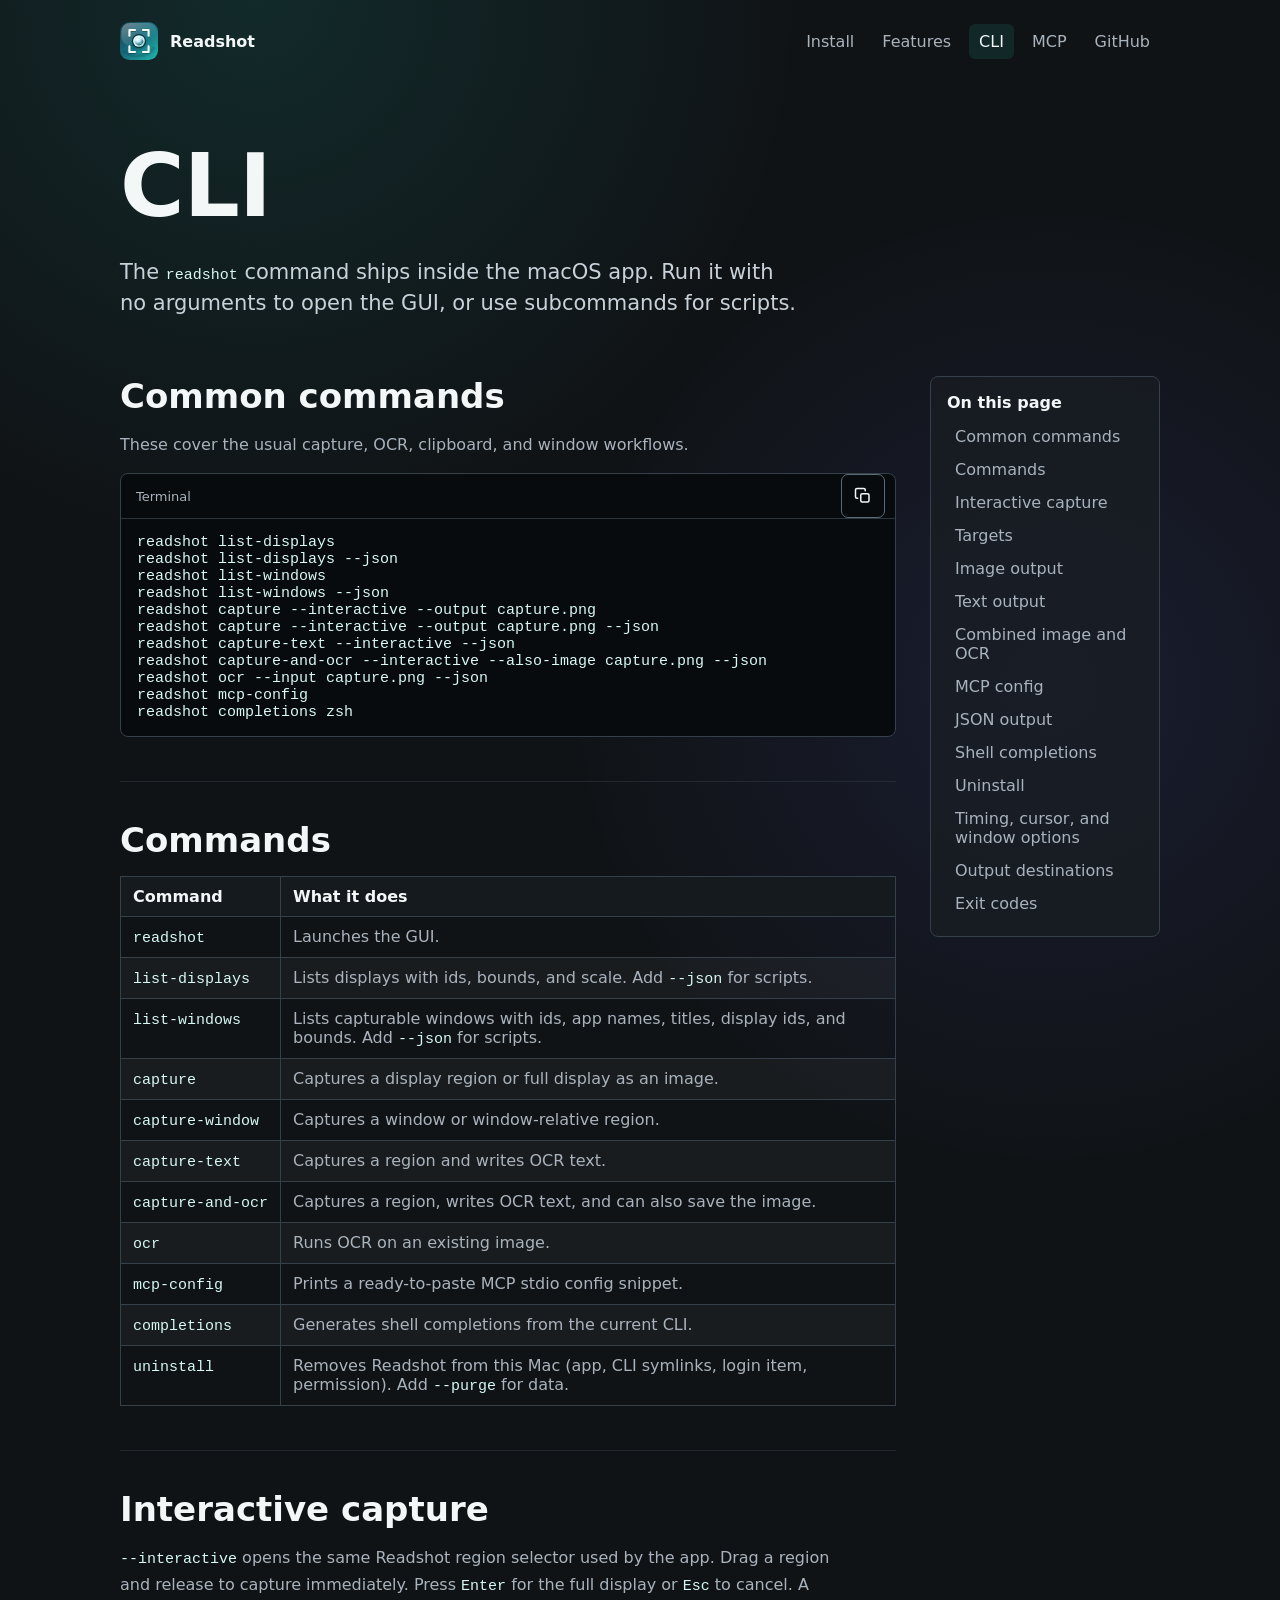
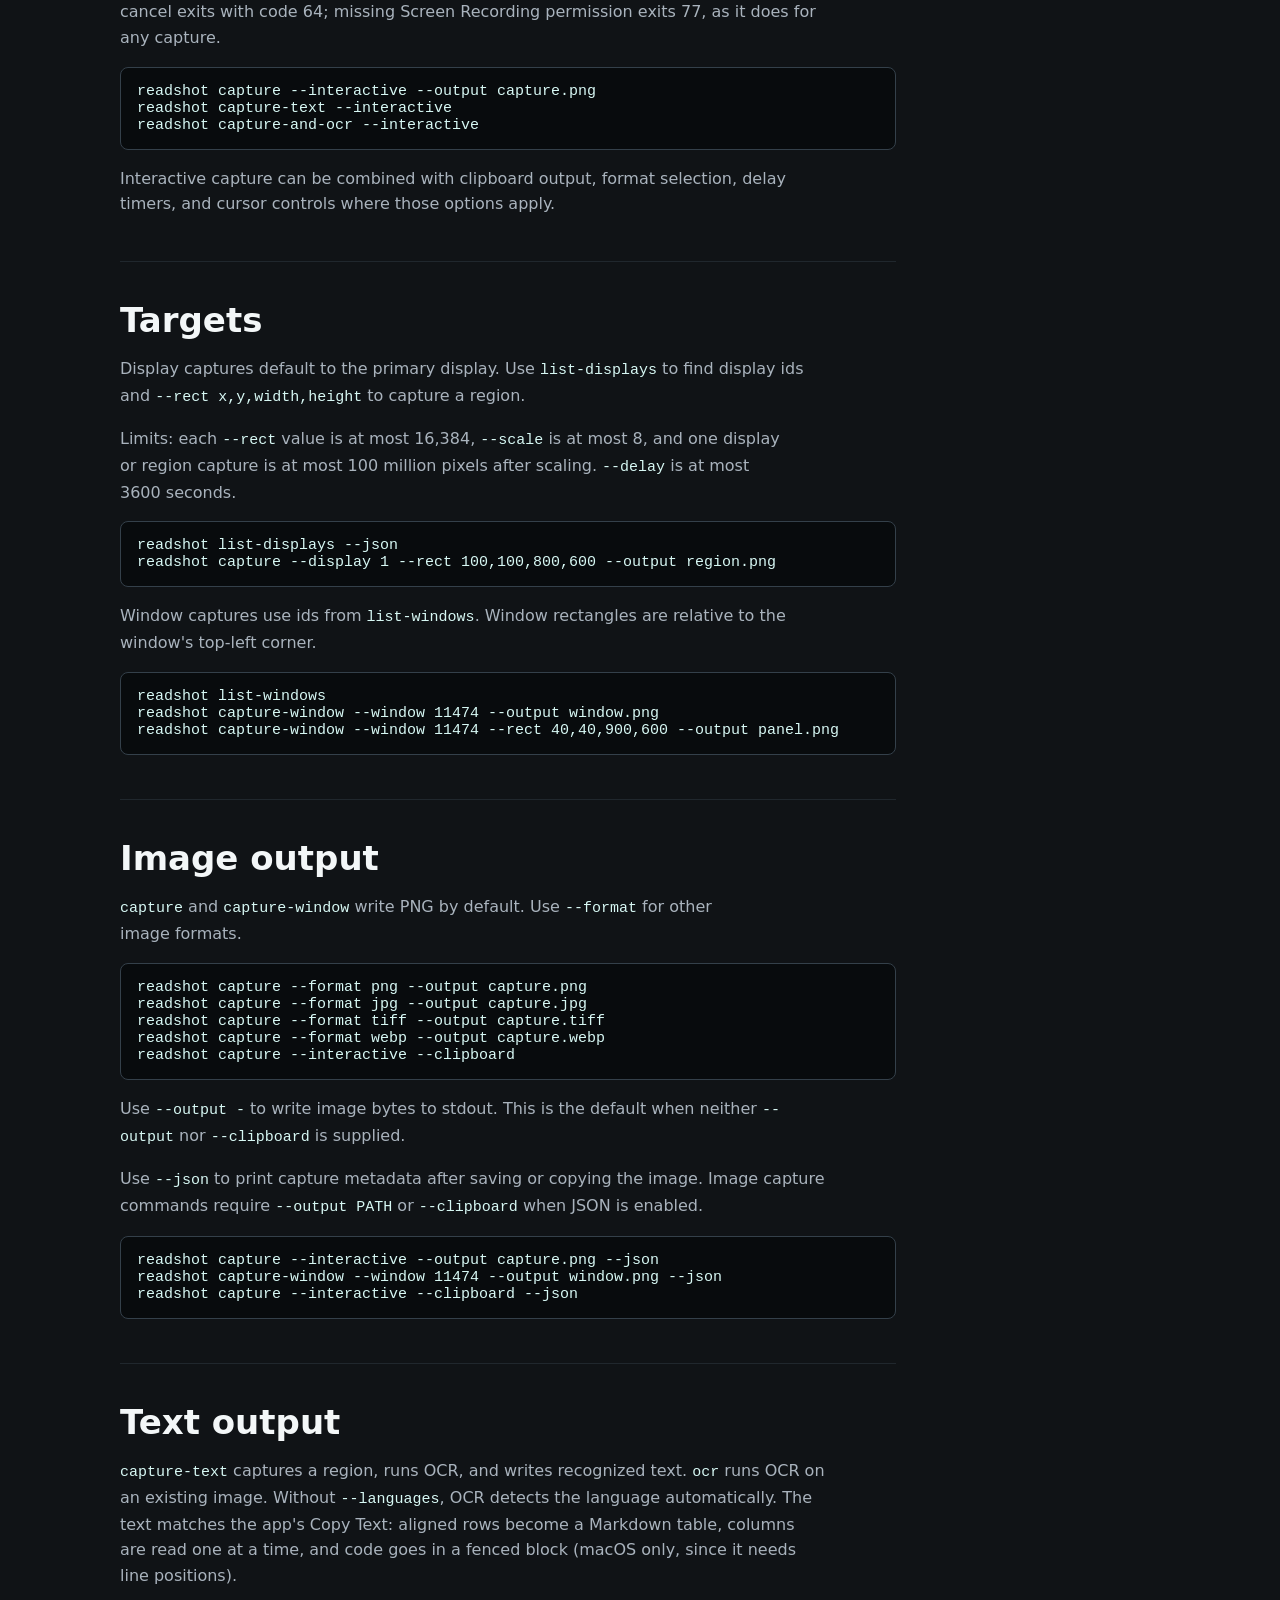
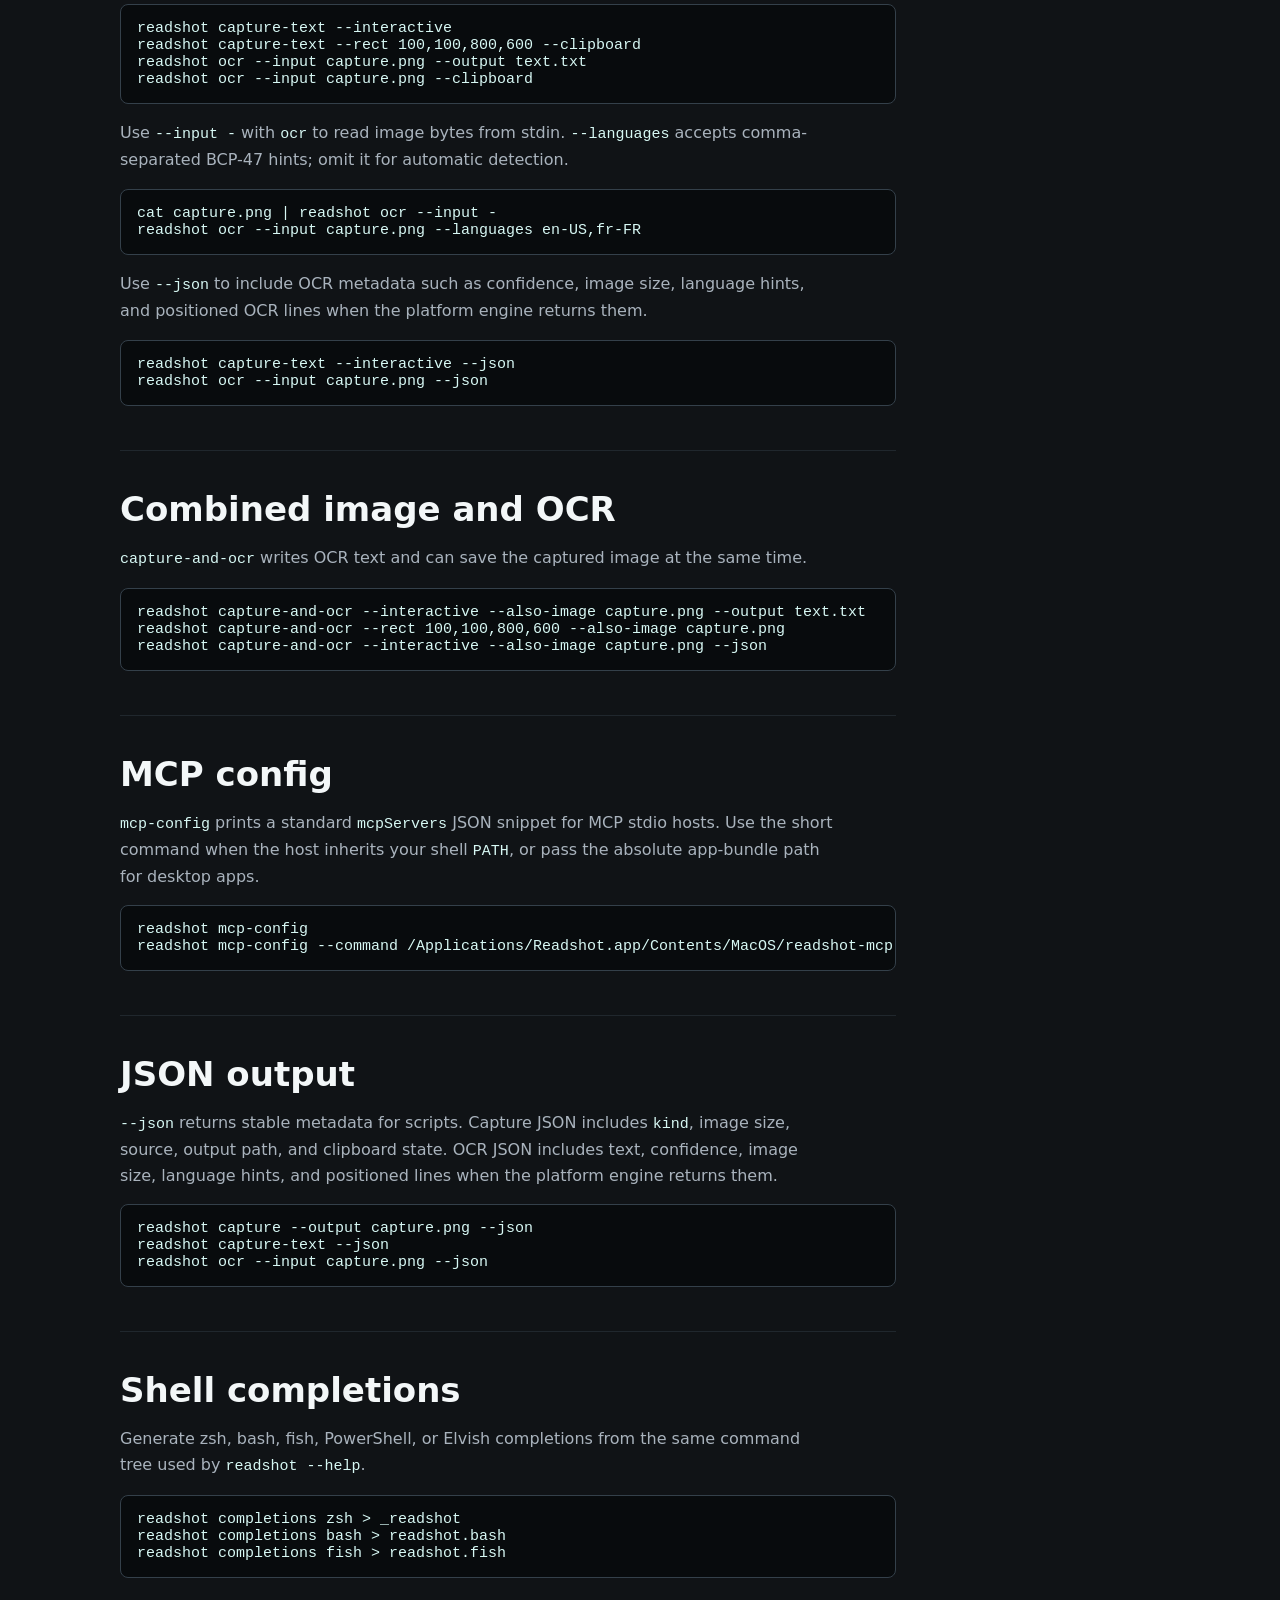
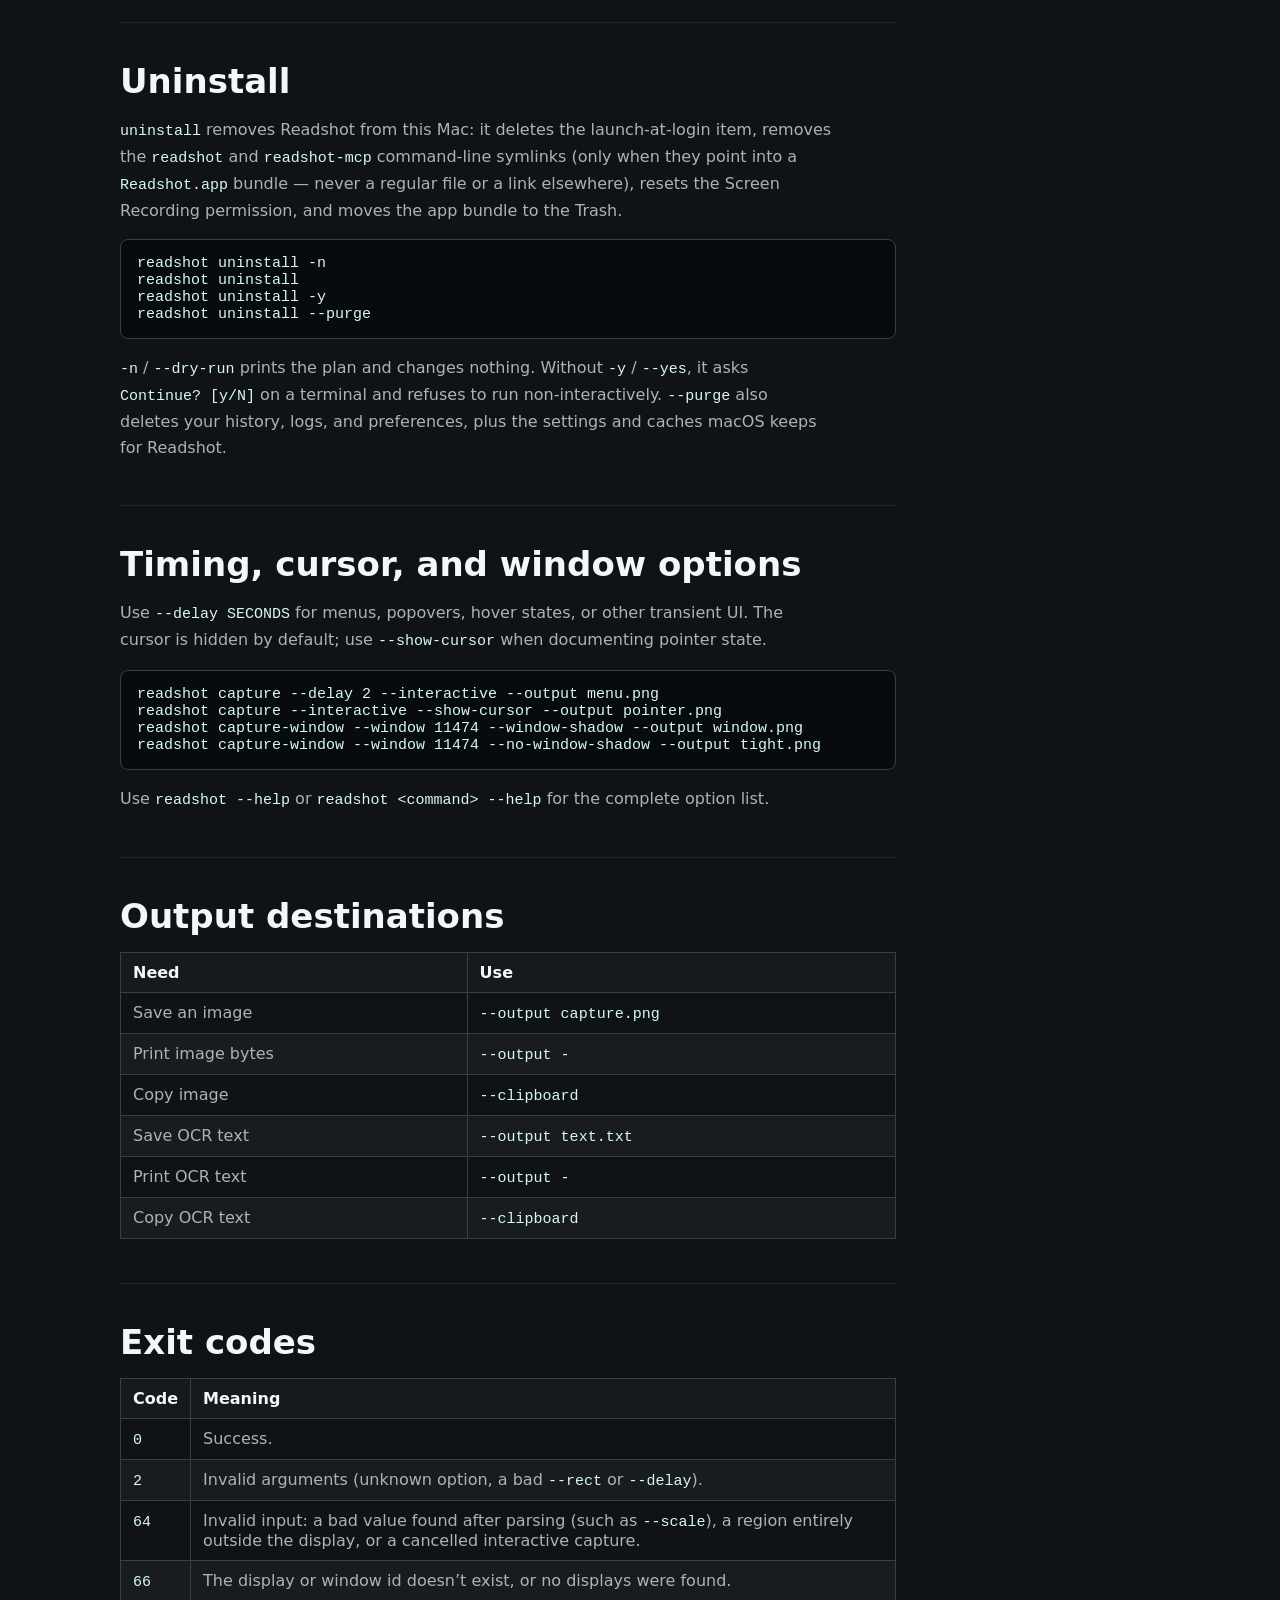
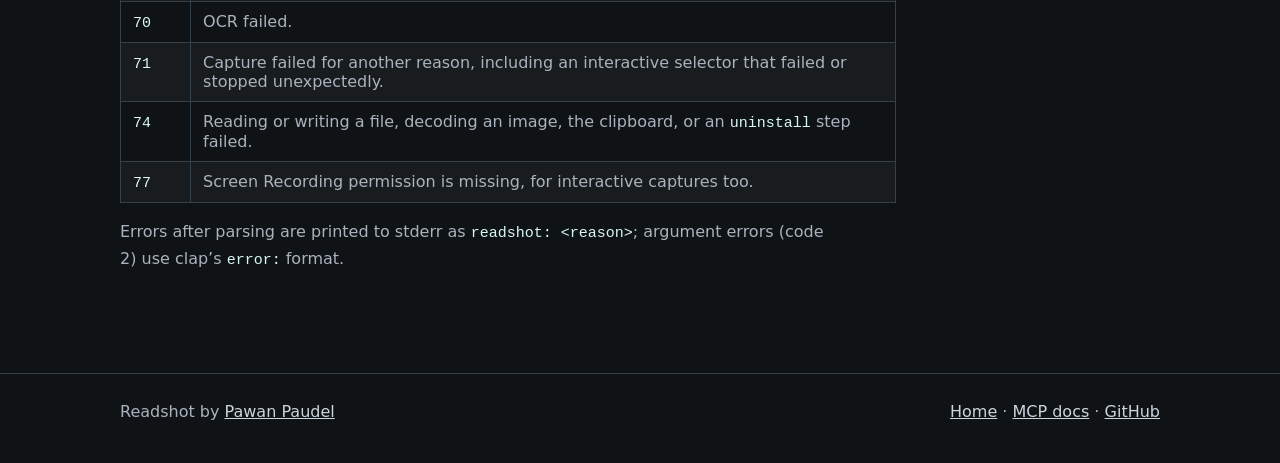
==== commit 704e0eb7: "docs(cli,mcp): document clipping, scale, --also-image -, null ids and error classes Partly-off rects" ====
--- a/site/cli.html
+++ b/site/cli.html
@@ -454,7 +454,7 @@
                 </tr>
                 <tr>
                   <td><code translate="no">64</code></td>
-                  <td>Invalid input: a bad value found after parsing (such as <code translate="no">--scale</code>), a region outside the display, or a cancelled interactive capture.</td>
+                  <td>Invalid input: a bad value found after parsing (such as <code translate="no">--scale</code>), a region entirely outside the display, or a cancelled interactive capture.</td>
                 </tr>
                 <tr>
                   <td><code translate="no">66</code></td>
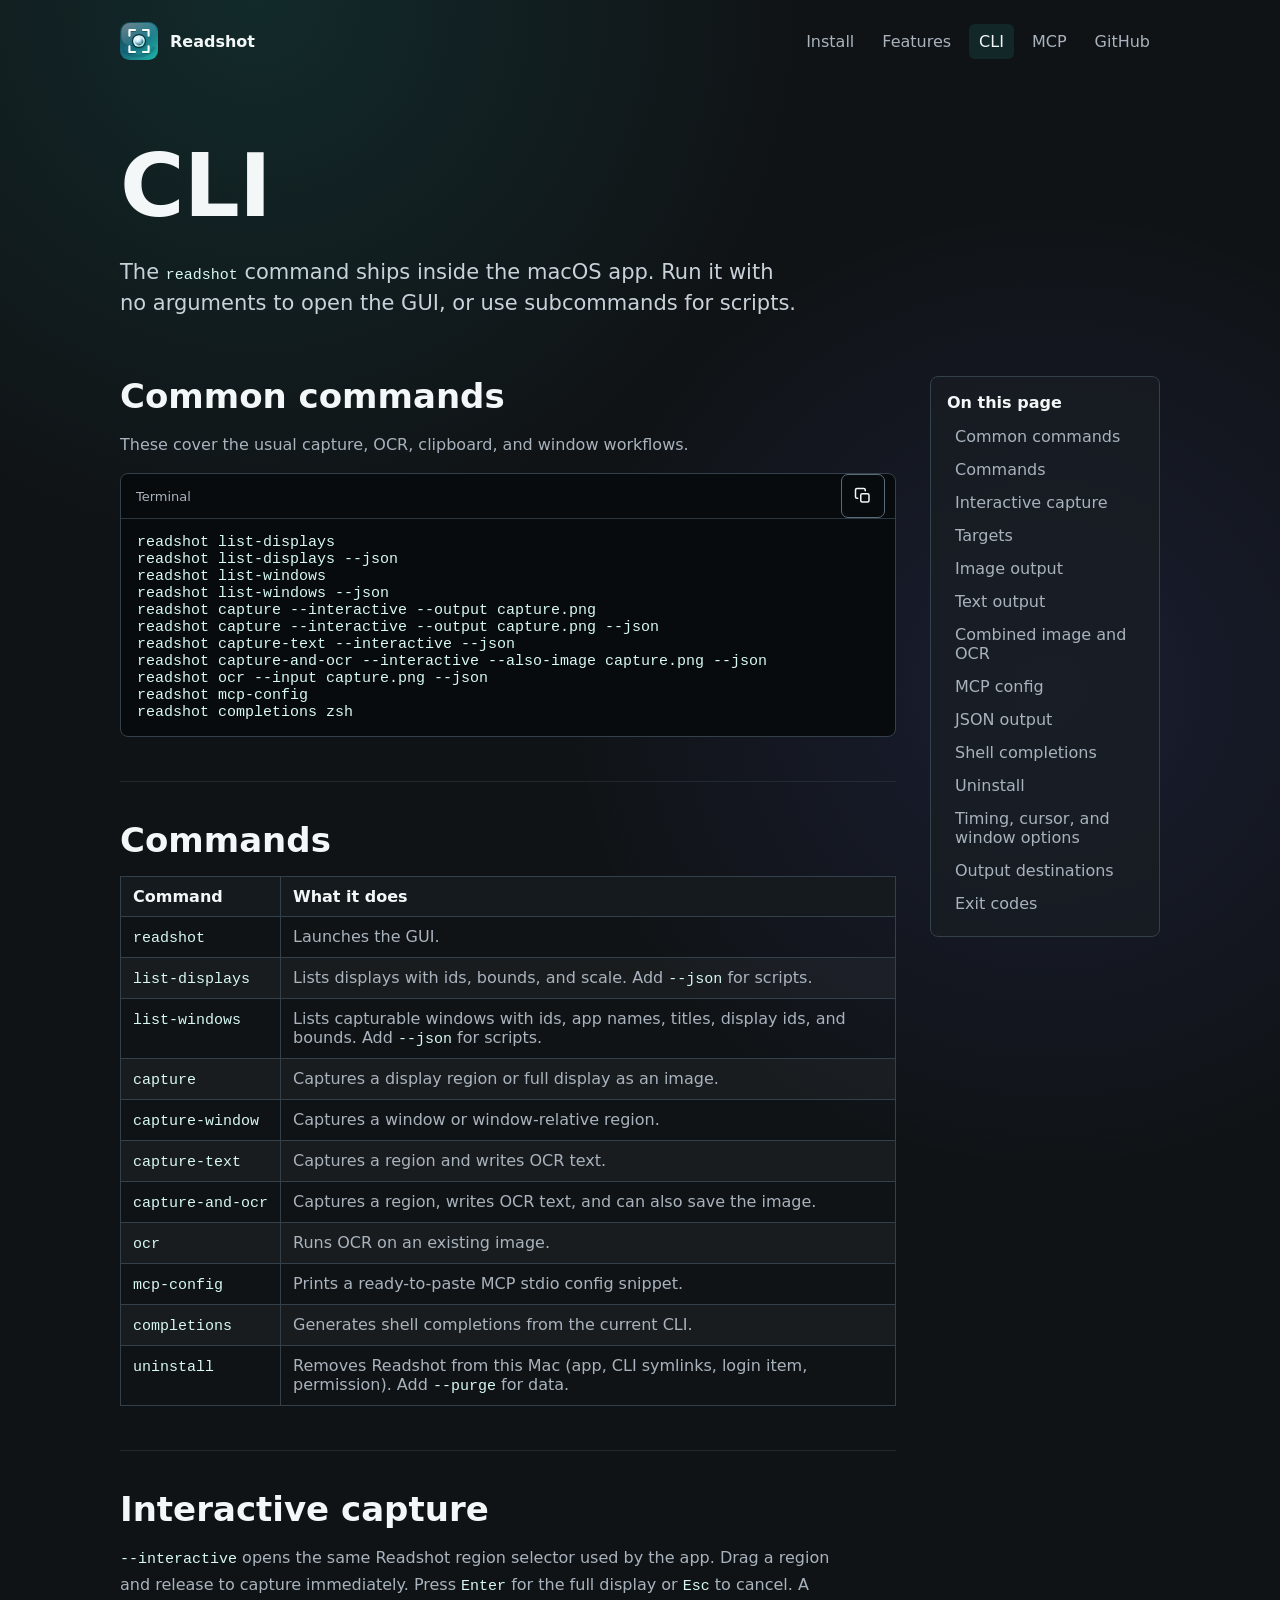
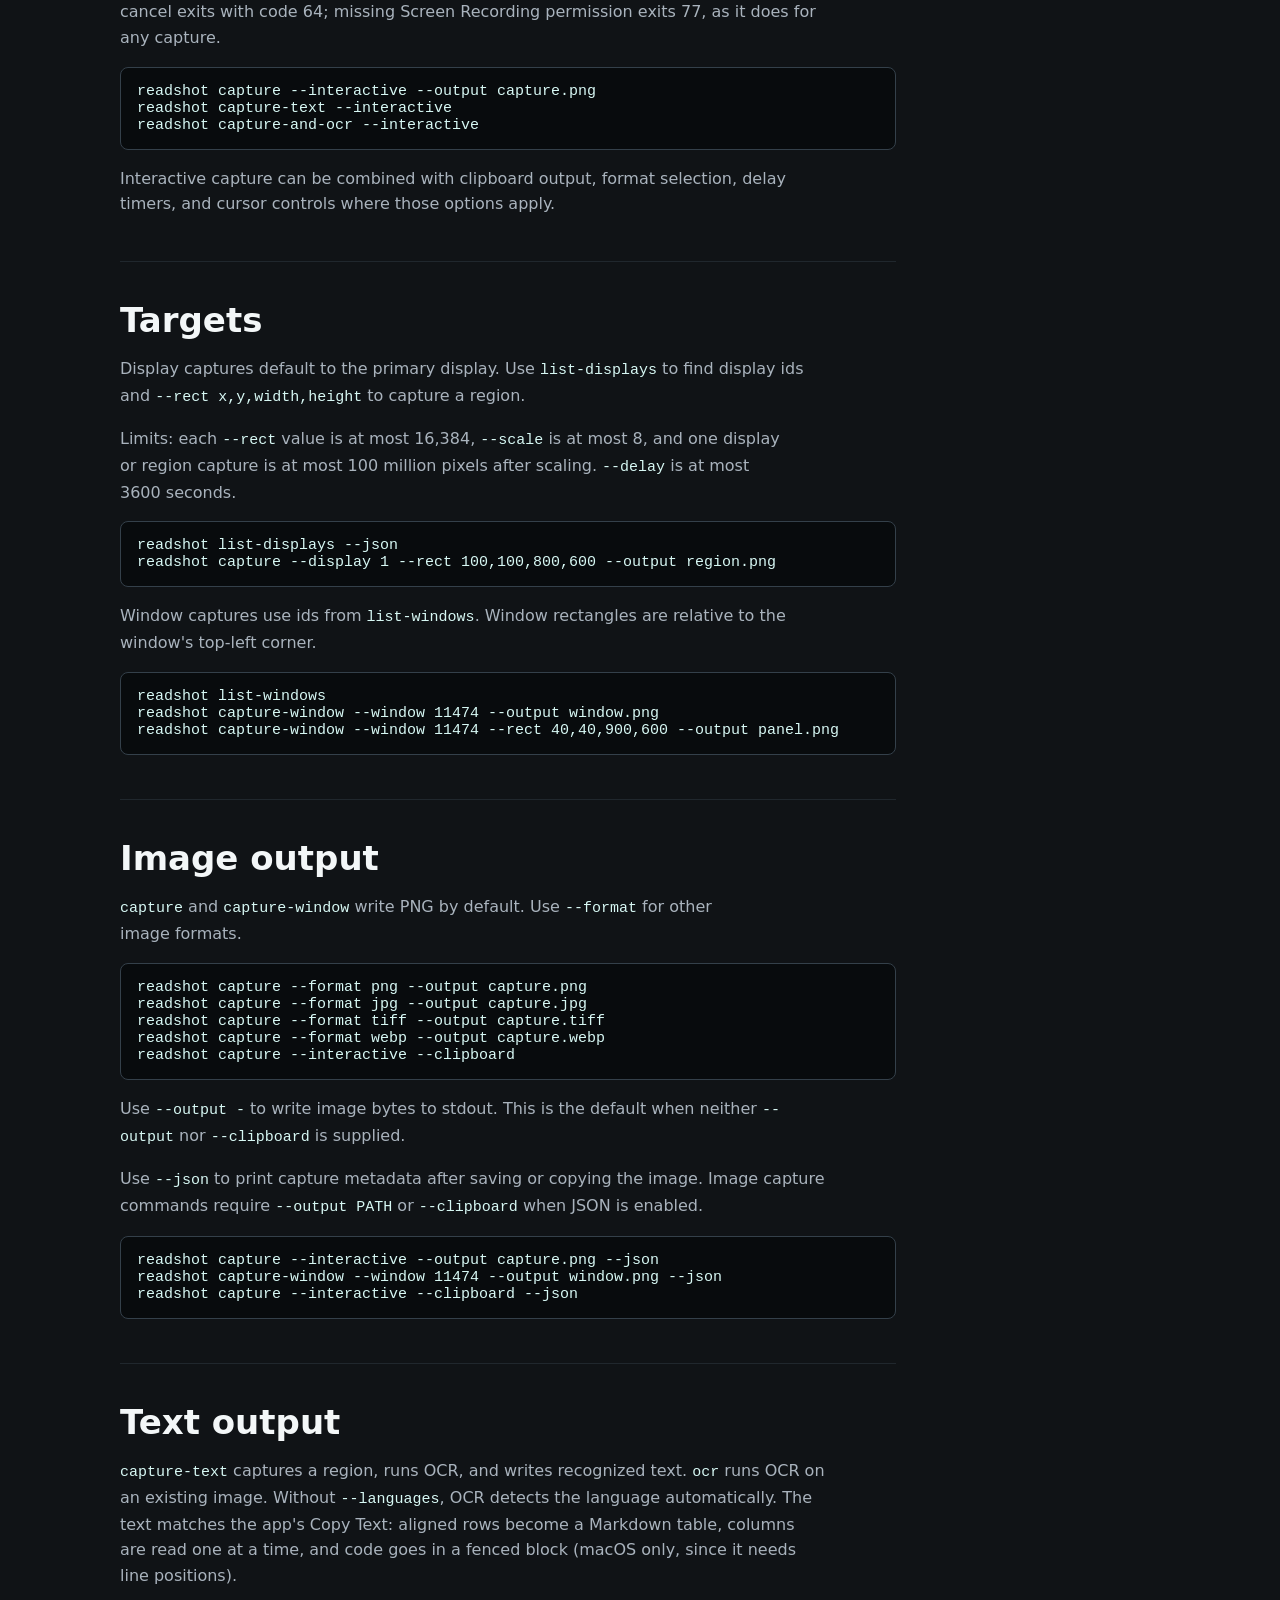
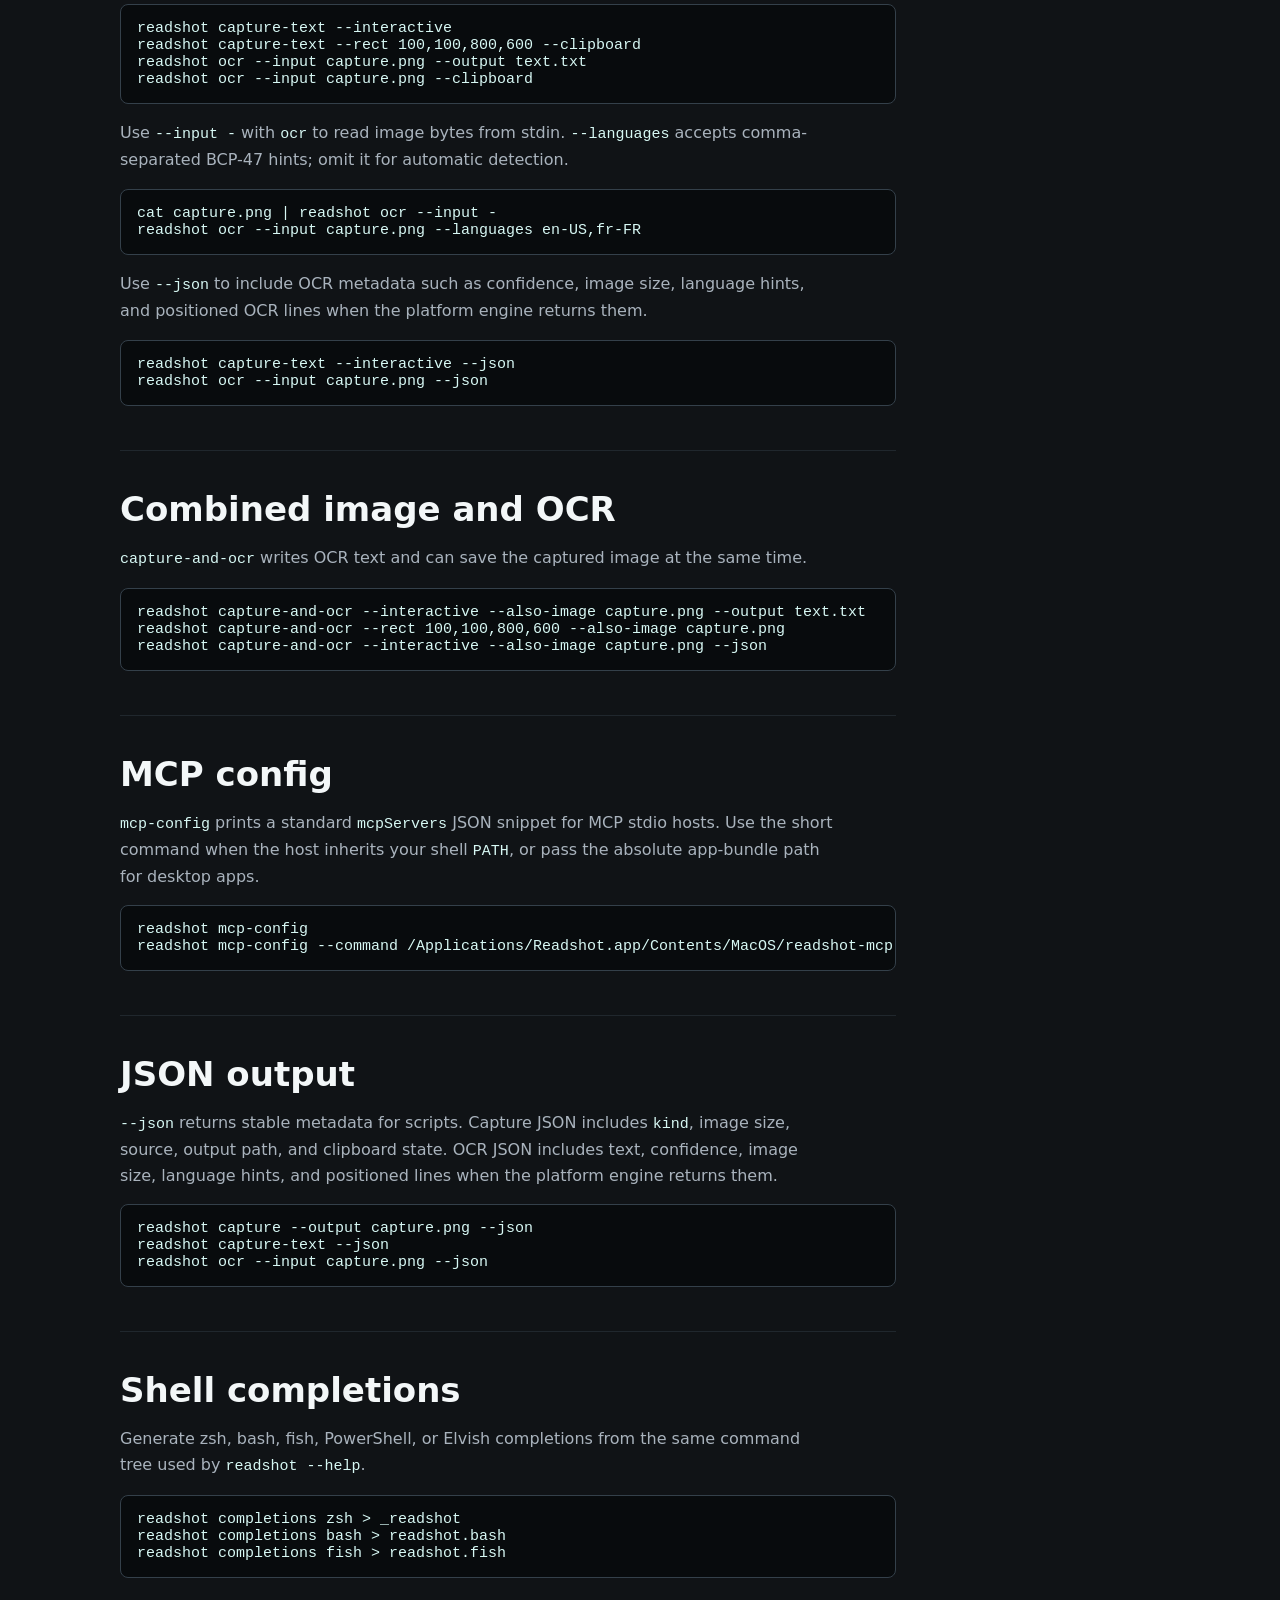
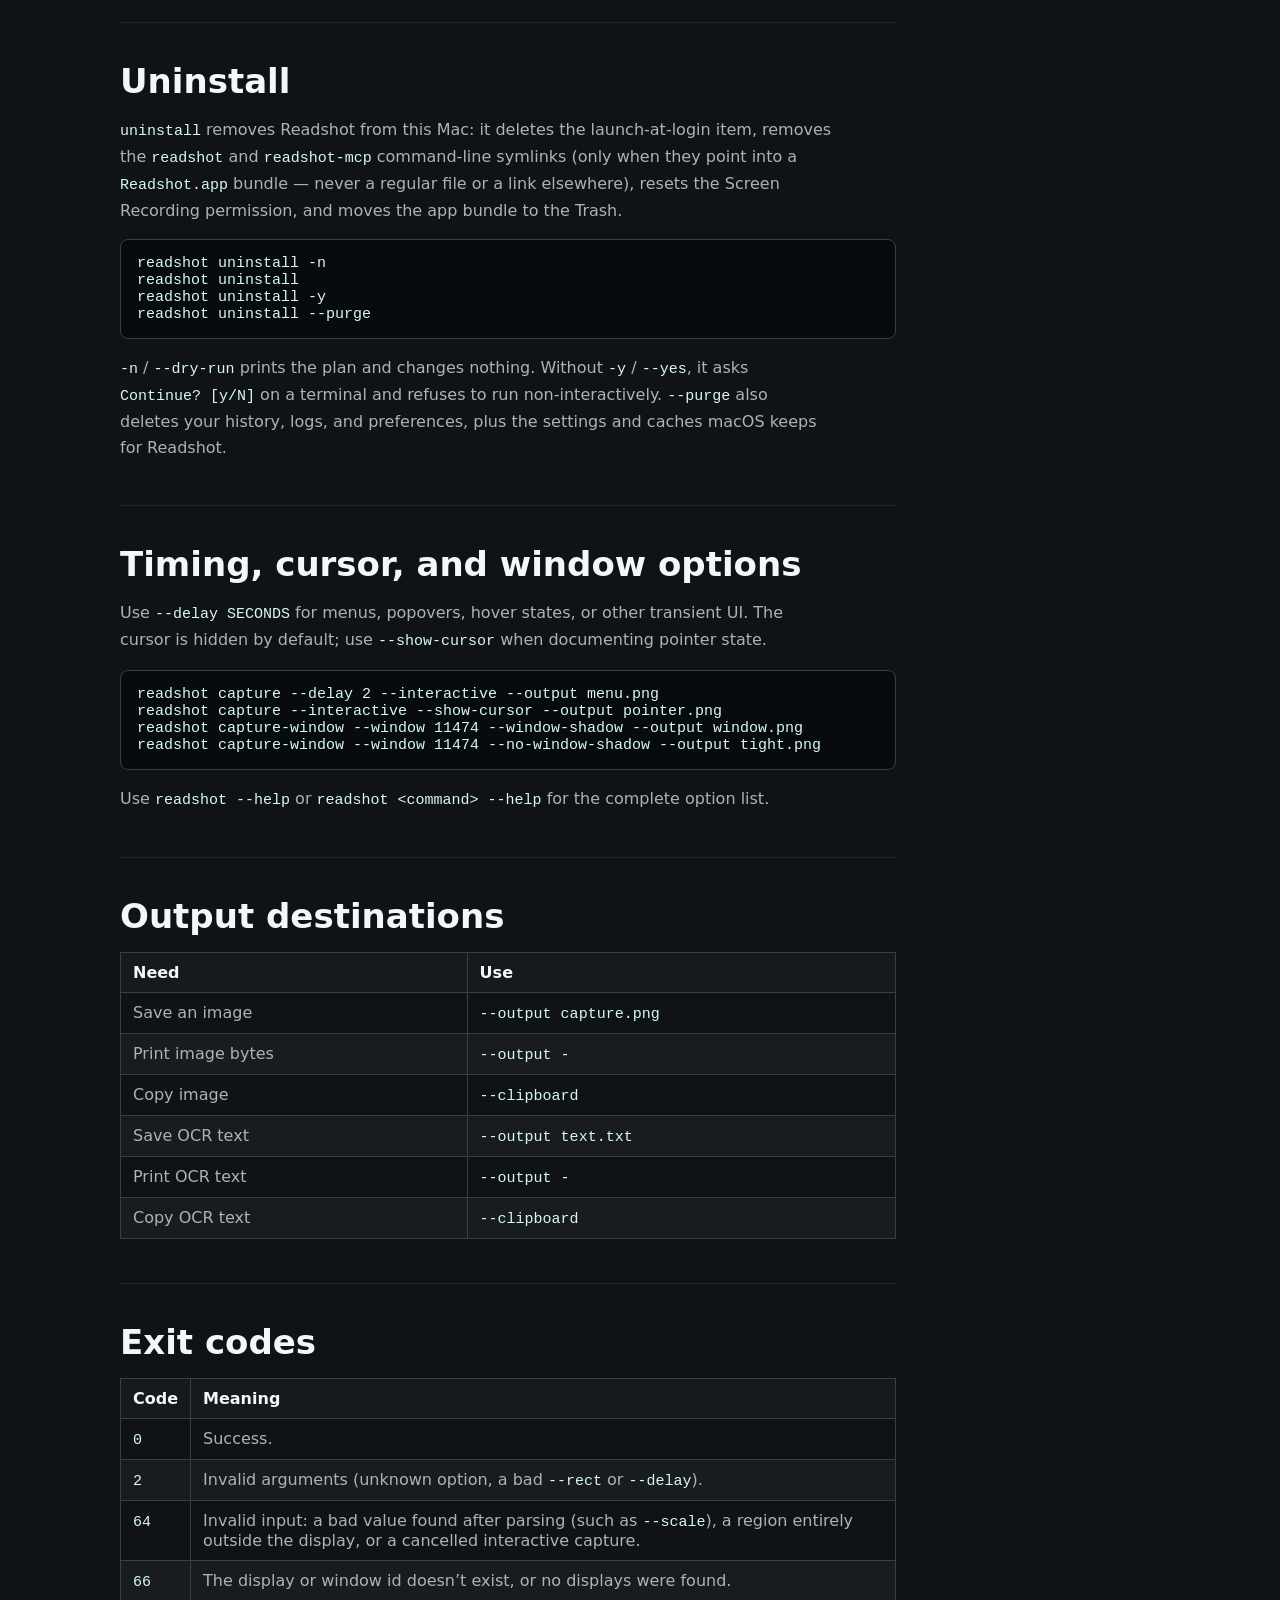
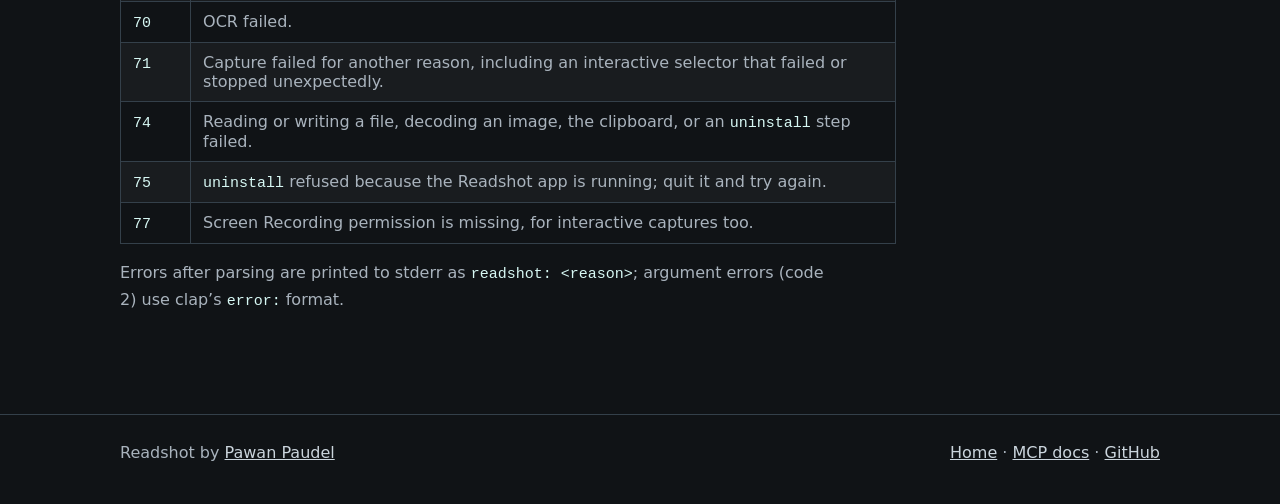
==== commit 865de175: "docs(site): exit code 75 for an uninstall refused while the app runs site/cli.html's exit-code table" ====
--- a/site/cli.html
+++ b/site/cli.html
@@ -473,6 +473,10 @@
                   <td>Reading or writing a file, decoding an image, the clipboard, or an <code translate="no">uninstall</code> step failed.</td>
                 </tr>
                 <tr>
+                  <td><code translate="no">75</code></td>
+                  <td><code translate="no">uninstall</code> refused because the Readshot app is running; quit it and try again.</td>
+                </tr>
+                <tr>
                   <td><code translate="no">77</code></td>
                   <td>Screen Recording permission is missing, for interactive captures too.</td>
                 </tr>
